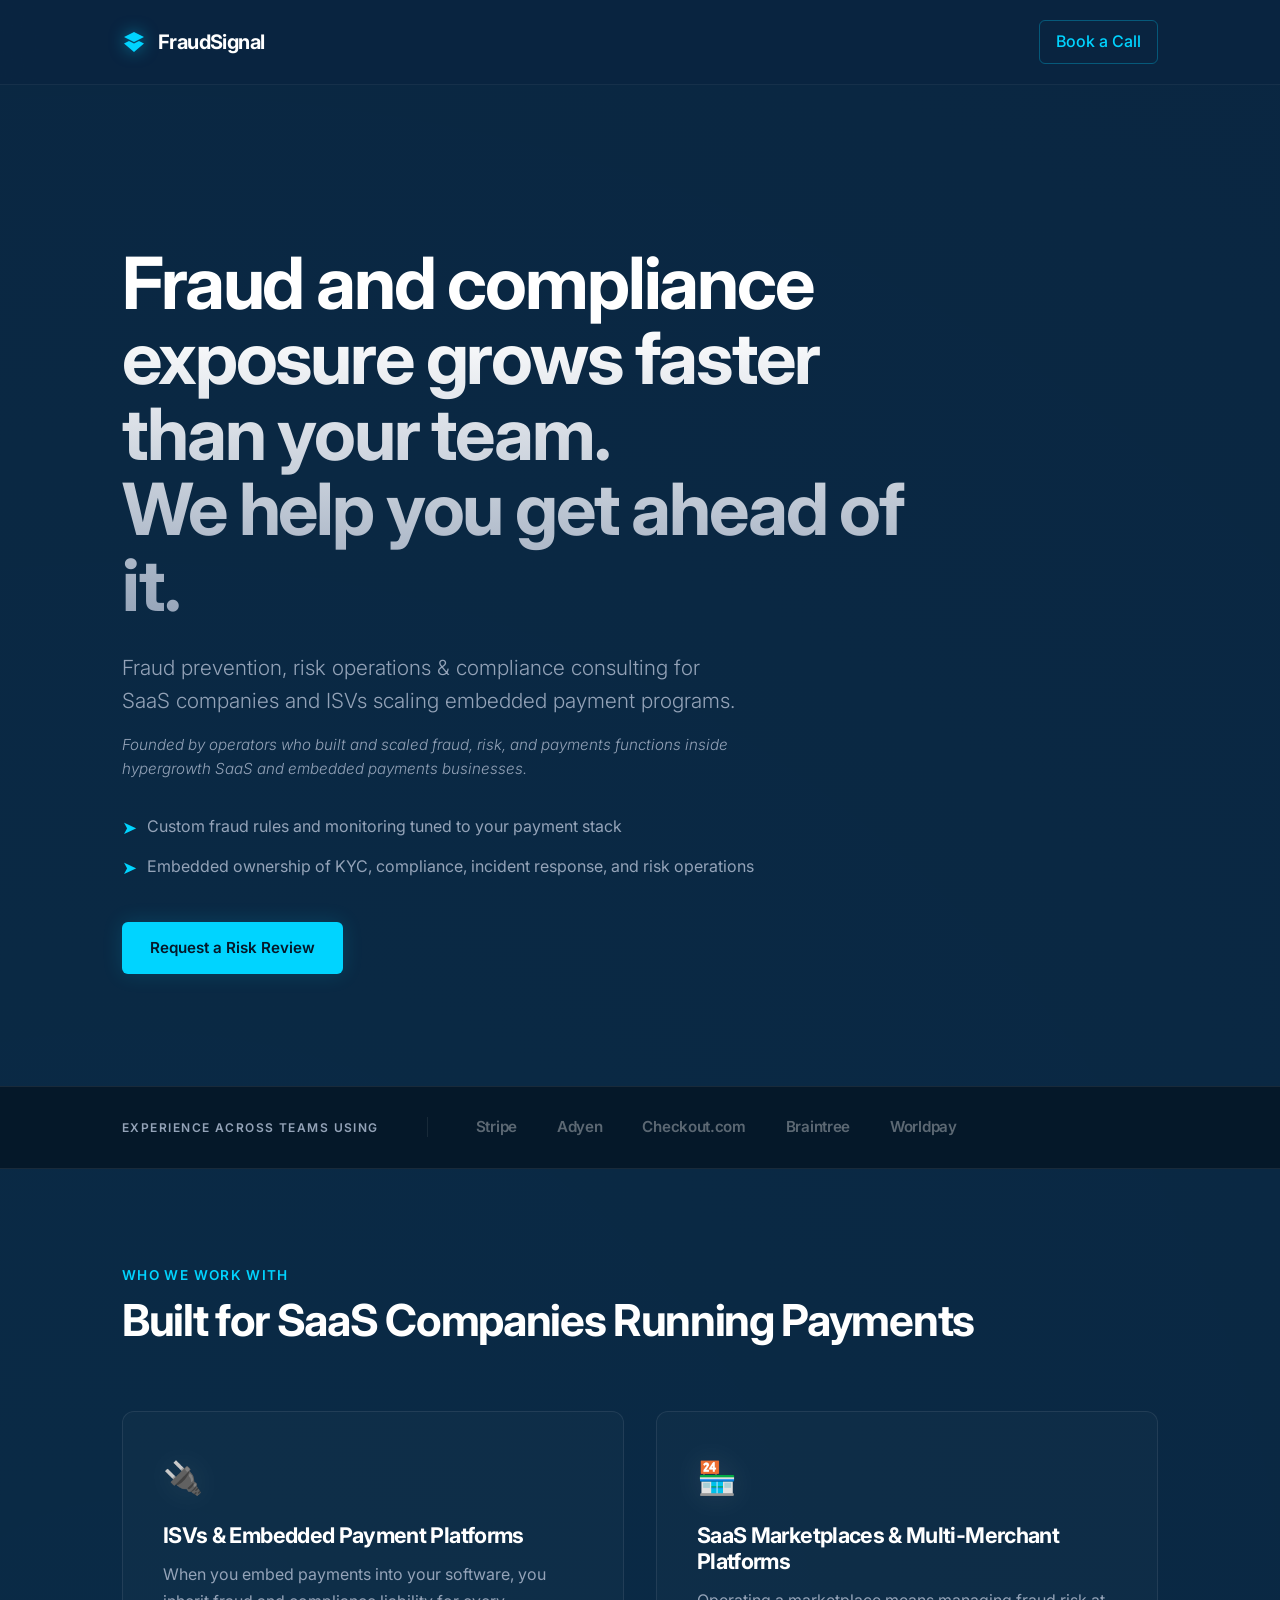
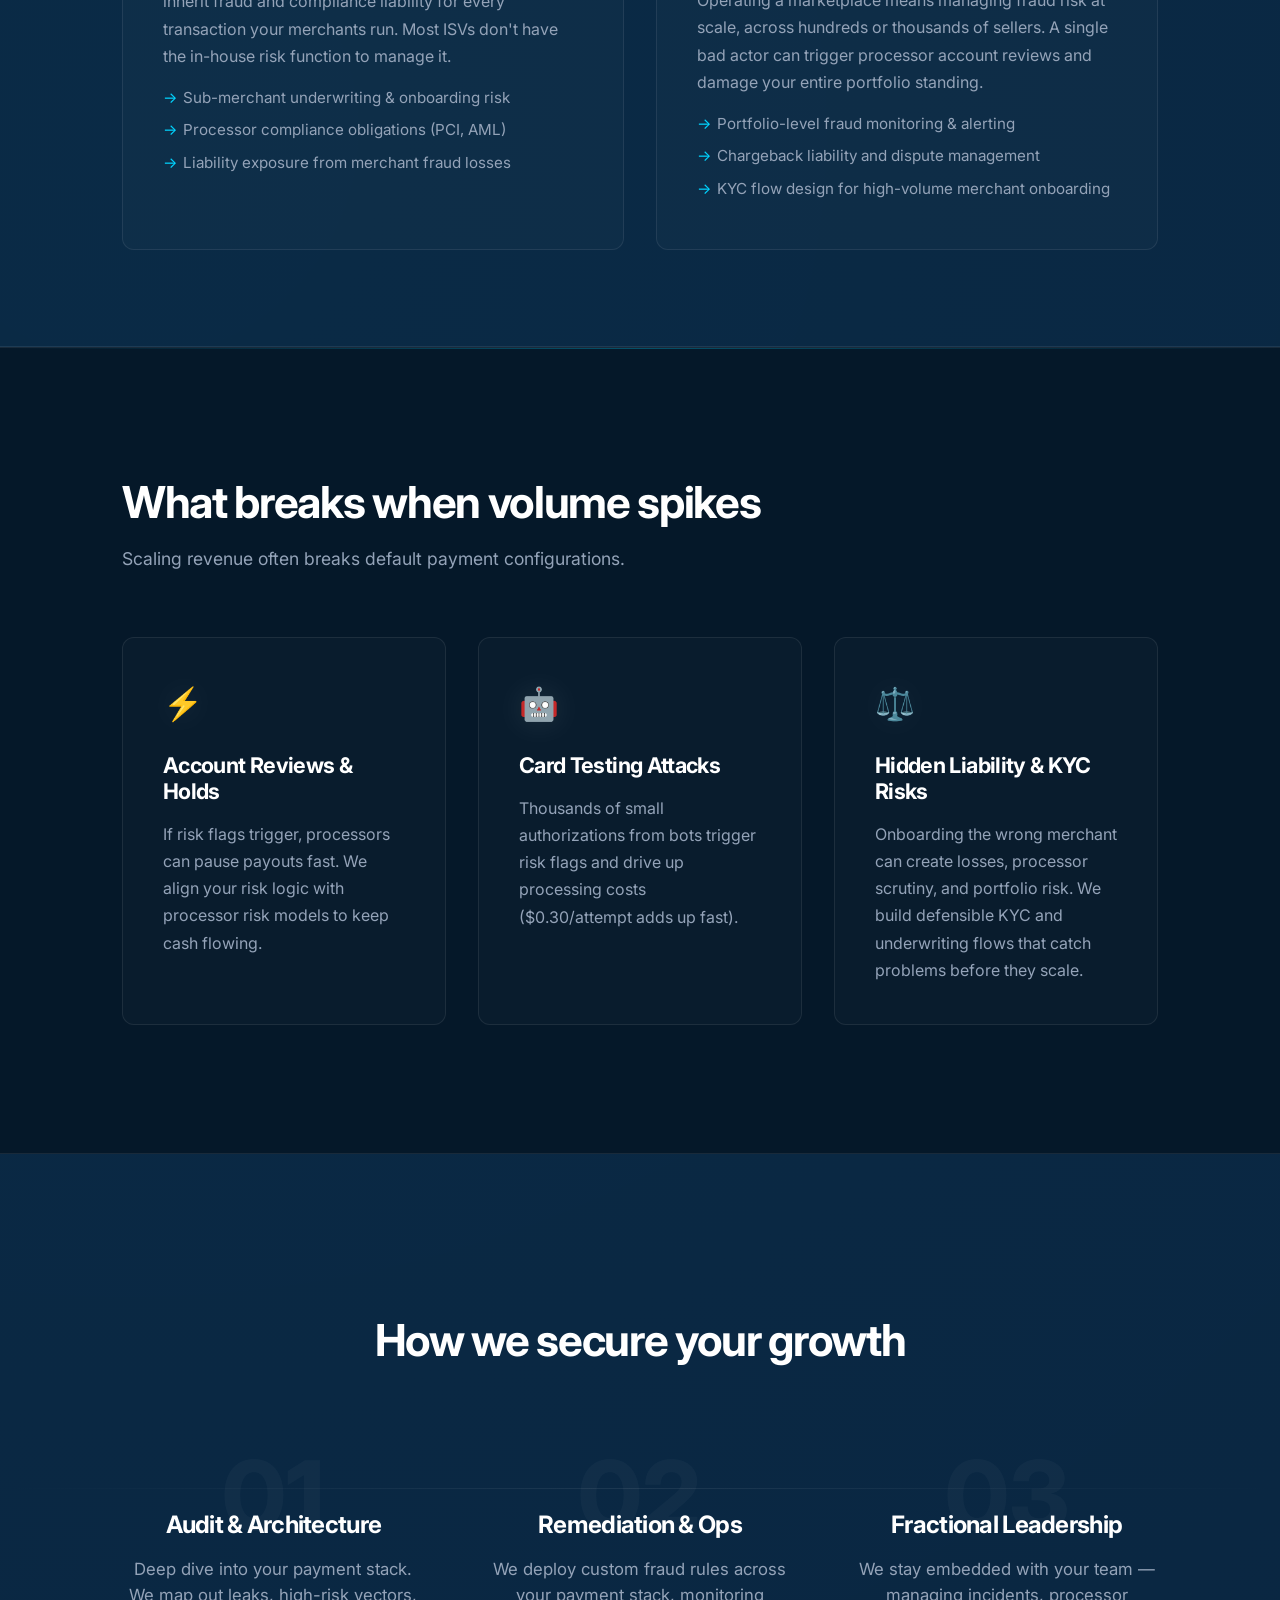
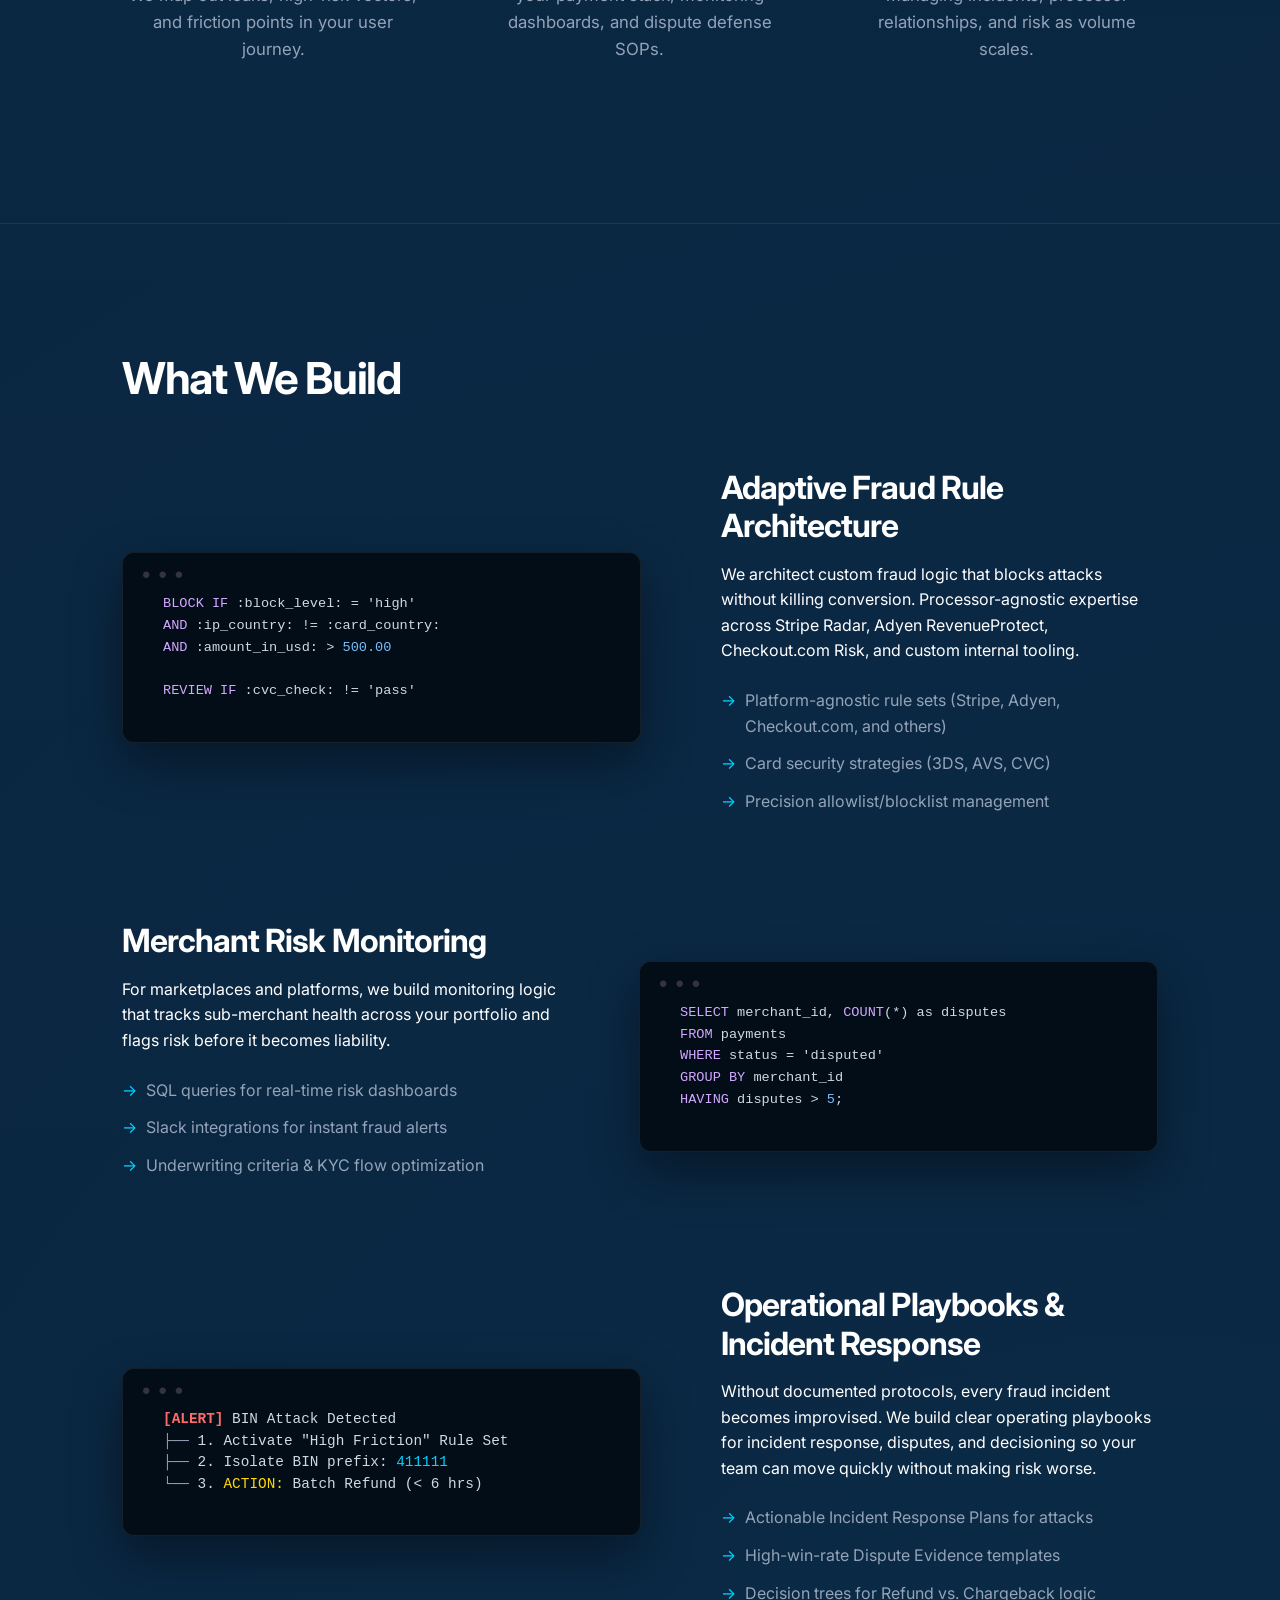
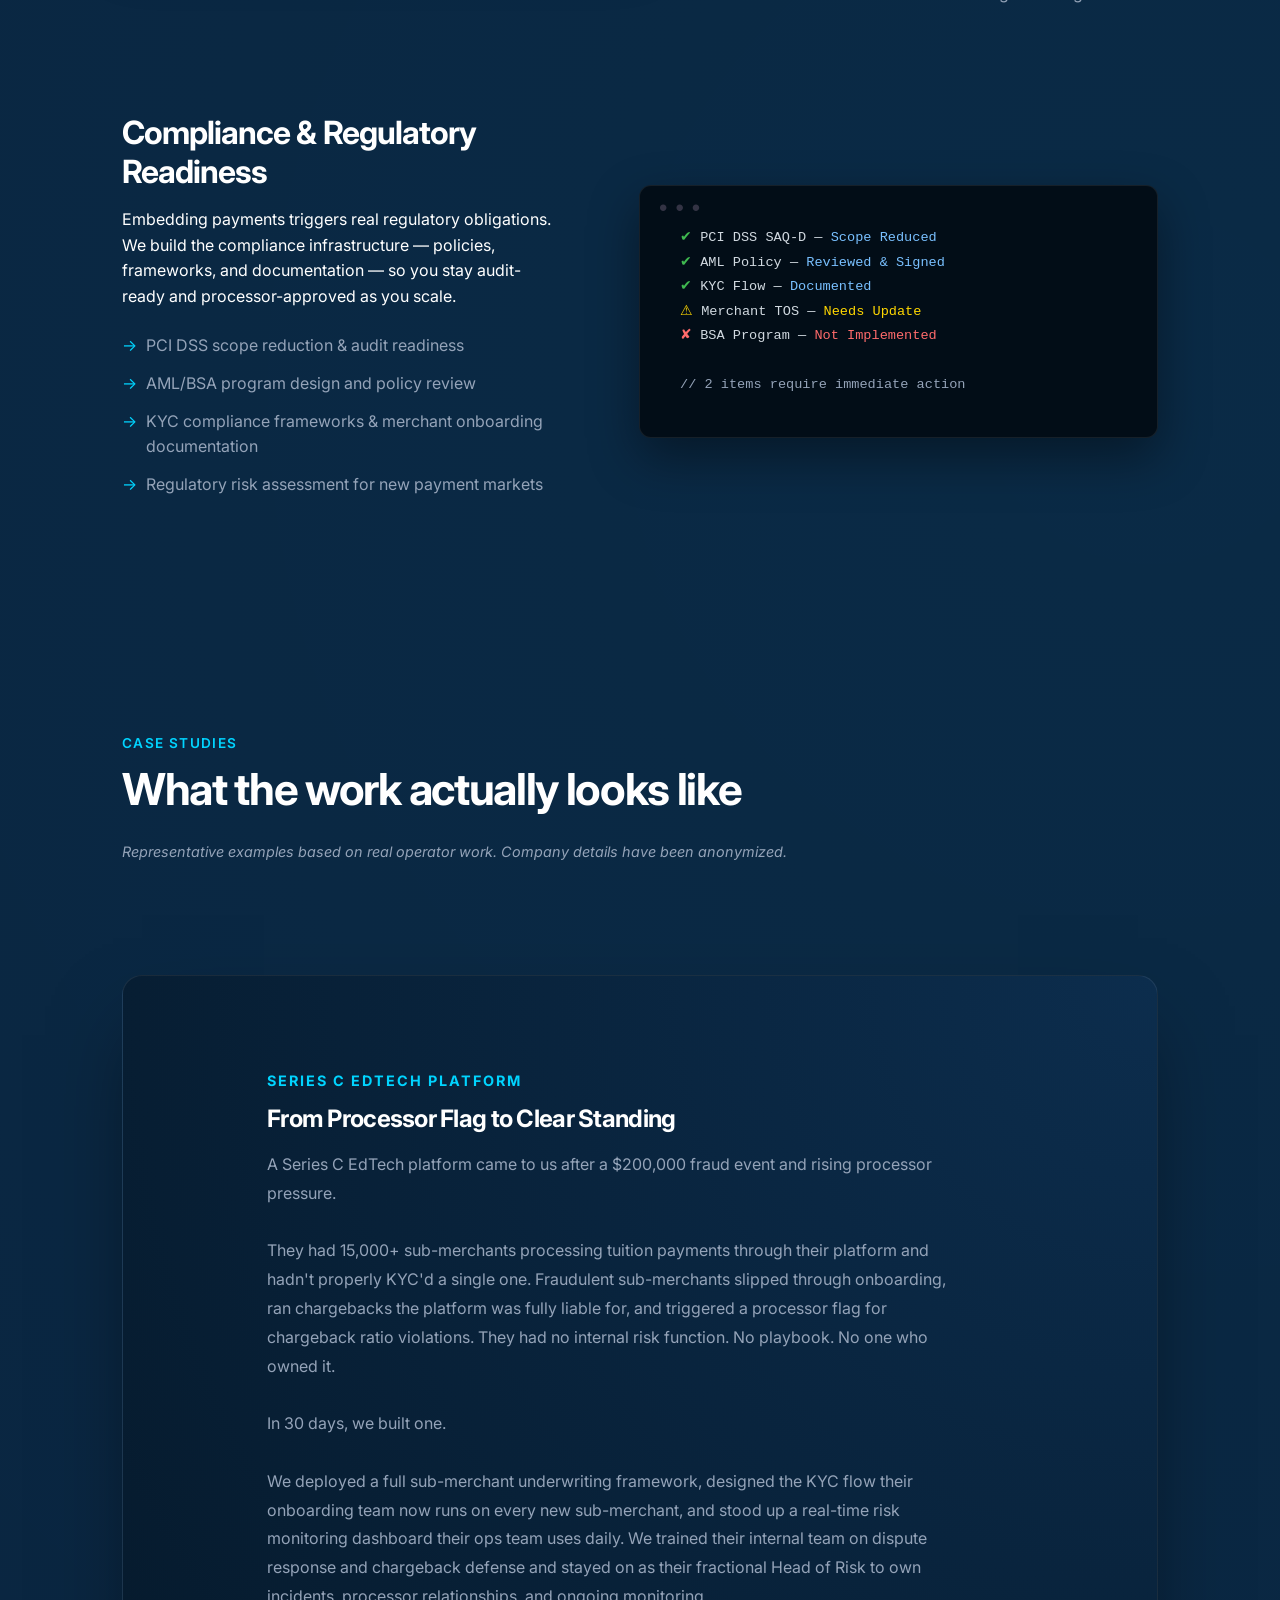
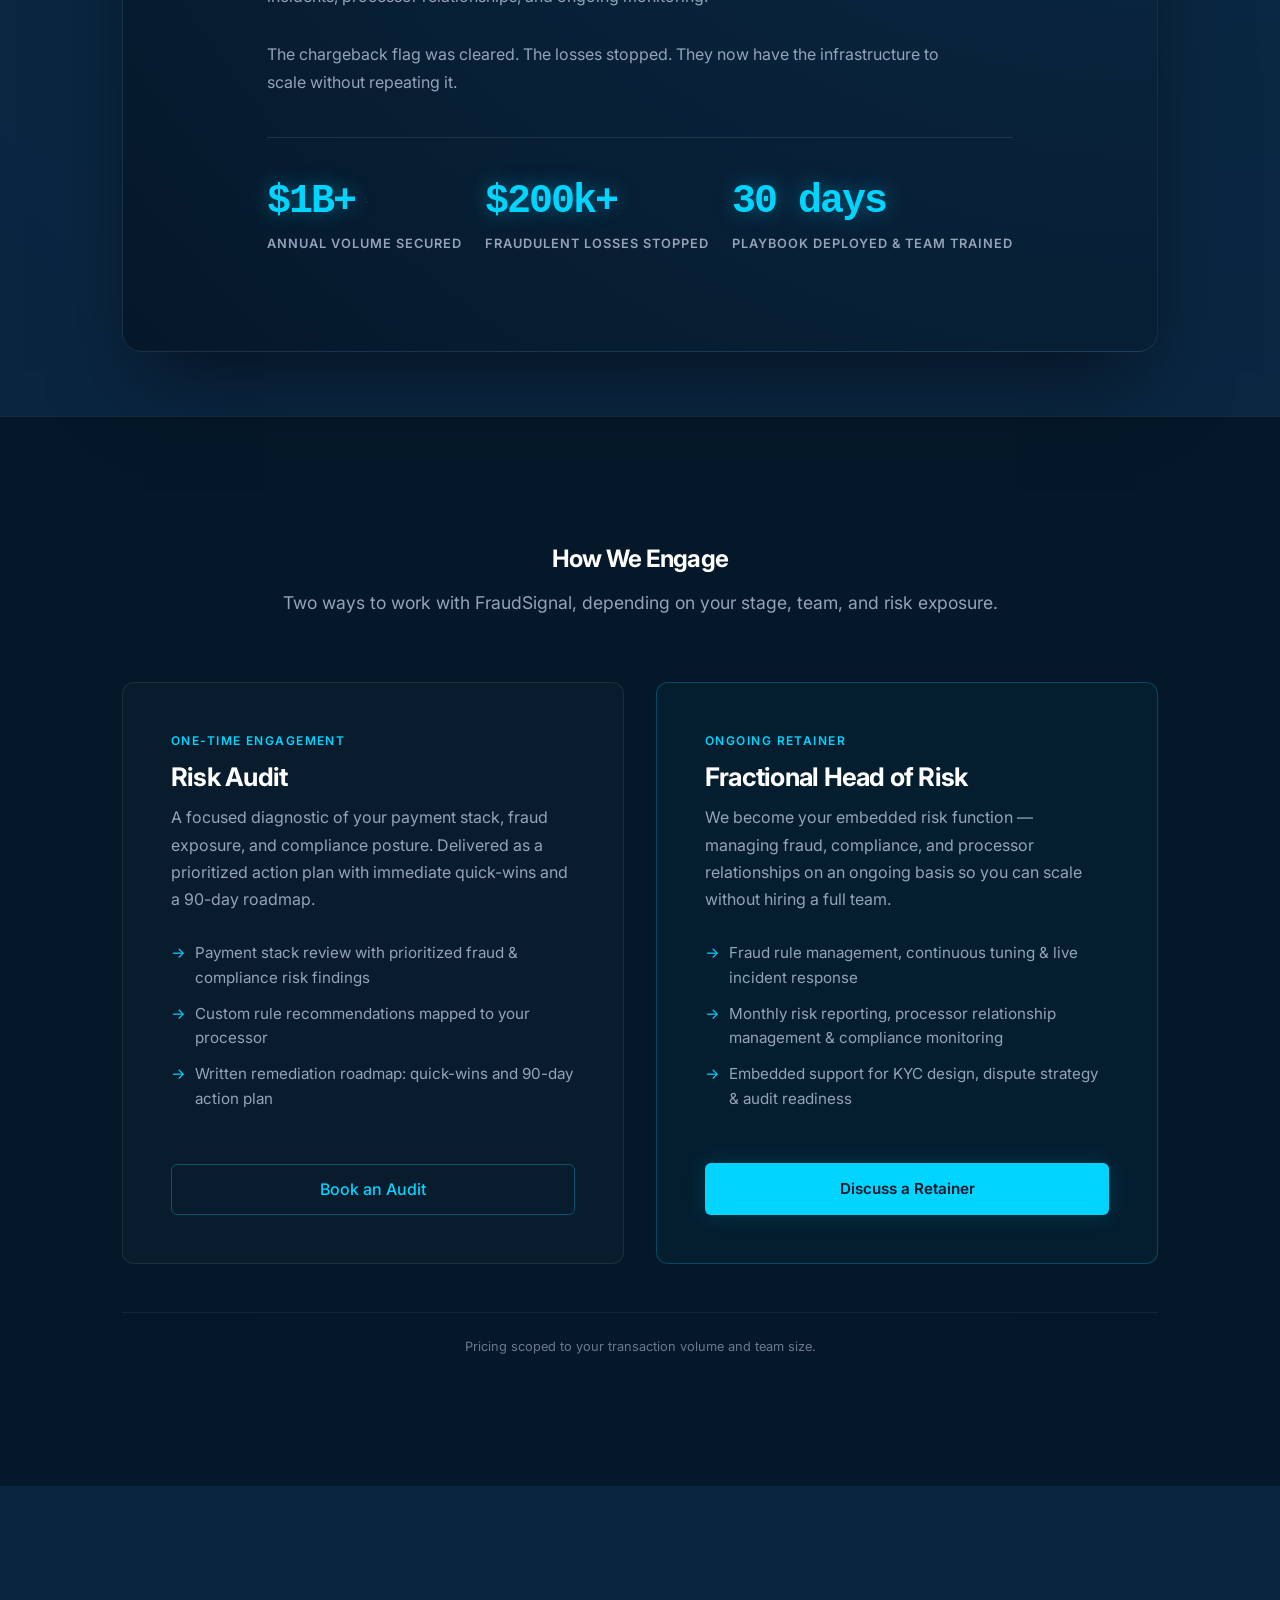
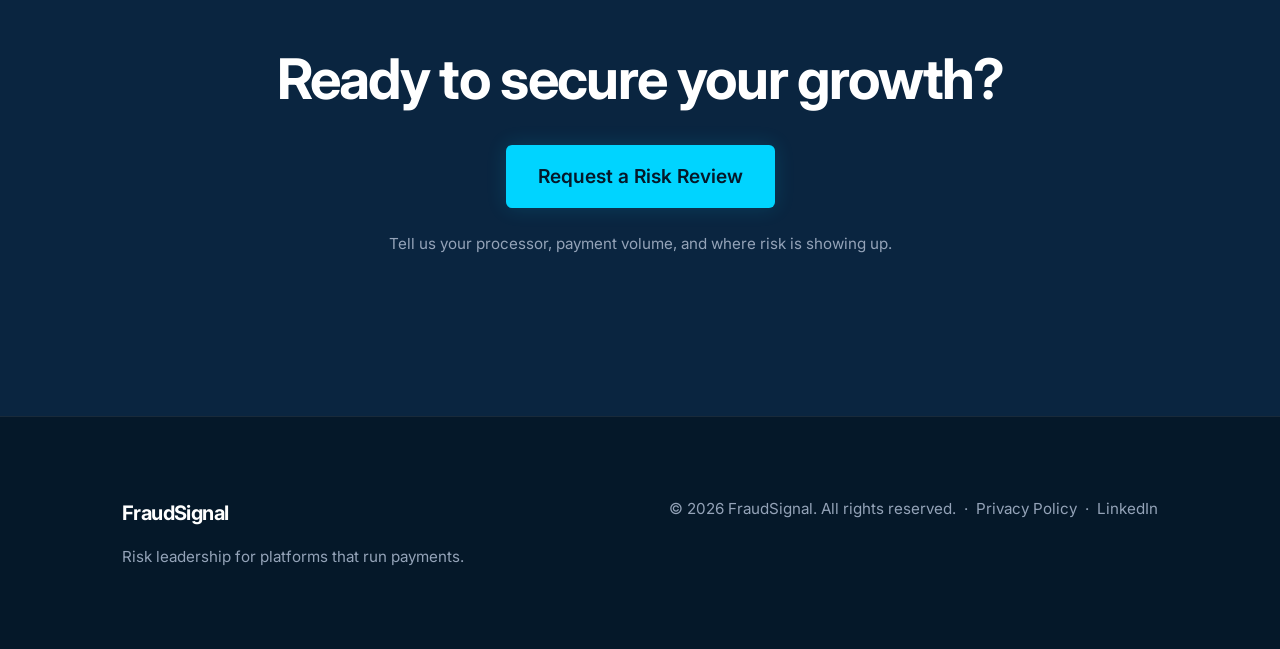
==== index.html @ 01dbe199 "mobile: comprehensive responsive layout fixes" ====
<!DOCTYPE html>
<html lang="en">
<head>
    <meta charset="UTF-8">
    <meta name="viewport" content="width=device-width, initial-scale=1.0">
    <title>FraudSignal | Fraud, Risk & Compliance Consulting for SaaS</title>
    <meta name="description" content="Expert fraud prevention, risk operations, and compliance consulting for SaaS companies and ISVs building embedded payment programs.">
    
    <!-- Fonts -->
    <link href="https://fonts.googleapis.com/css2?family=Inter:wght@300;400;500;600;700&display=swap" rel="stylesheet">
    
    <style>
        :root {
            --bg-dark: #0A2540;
            --bg-darker: #051829;
            --accent: #00D4FF;
            --accent-glow: rgba(0, 212, 255, 0.15);
            --text-main: #ffffff;
            --text-muted: #94a3b8;
            --card-bg: rgba(255, 255, 255, 0.02);
            --card-border: rgba(255, 255, 255, 0.08);
            --spacing-container: 1100px;
        }

        html { scroll-behavior: smooth; }

        * { box-sizing: border-box; margin: 0; padding: 0; }

        ::selection { background: var(--accent); color: var(--bg-darker); }

        body {
            font-family: 'Inter', sans-serif;
            background-color: var(--bg-dark);
            background-image:
                radial-gradient(circle at 10% 20%, rgba(0, 212, 255, 0.03) 0%, transparent 40%),
                radial-gradient(circle at 90% 60%, rgba(0, 212, 255, 0.03) 0%, transparent 40%);
            color: var(--text-main);
            line-height: 1.6;
            -webkit-font-smoothing: antialiased;
        }

        h1, h2, h3, h4 {
            line-height: 1.2;
            font-weight: 700;
            color: #fff;
            letter-spacing: -0.03em;
        }

        h1 { font-weight: 700; }

        .eyebrow {
            font-size: 0.85rem;
            text-transform: uppercase;
            letter-spacing: 0.1em;
            color: var(--accent);
            font-weight: 600;
            margin-bottom: 0.5rem;
            display: block;
        }

        a { text-decoration: none; color: inherit; transition: color 0.2s; }

        .container {
            max-width: var(--spacing-container);
            margin: 0 auto;
            padding: 0 2rem;
        }

        .text-accent { color: var(--accent); }

        .btn {
            display: inline-block;
            background: var(--accent);
            color: var(--bg-darker);
            padding: 14px 28px;
            border-radius: 6px;
            font-weight: 600;
            font-size: 0.95rem;
            transition: all 0.2s ease;
            box-shadow: 0 0 20px rgba(0, 212, 255, 0.15);
        }

        .btn:hover {
            transform: translateY(-2px);
            box-shadow: 0 0 30px rgba(0, 212, 255, 0.4);
            background: #33ddff;
        }

        .btn-outline {
            background: transparent;
            border: 1px solid rgba(0, 212, 255, 0.3);
            color: var(--accent);
            padding: 12px 24px;
            border-radius: 6px;
            font-weight: 500;
            transition: all 0.2s;
        }

        .btn-outline:hover {
            border-color: var(--accent);
            background: rgba(0, 212, 255, 0.05);
            box-shadow: 0 0 20px rgba(0, 212, 255, 0.1);
        }

        /* Header */
        header {
            padding: 1.25rem 0;
            position: sticky;
            top: 0;
            z-index: 100;
            background: rgba(10, 37, 64, 0.75);
            backdrop-filter: blur(16px);
            border-bottom: 1px solid rgba(255, 255, 255, 0.05);
        }

        nav {
            display: flex;
            justify-content: space-between;
            align-items: center;
        }

        .logo {
            font-size: 1.25rem;
            font-weight: 700;
            display: flex;
            align-items: center;
            gap: 12px;
            letter-spacing: -0.03em;
            color: #fff;
        }

        .logo svg {
            width: 24px;
            height: 24px;
            fill: var(--accent);
            filter: drop-shadow(0 0 8px rgba(0,212,255,0.5));
        }

        /* Hero */
        .hero {
            padding: 10rem 0 7rem 0;
            text-align: left;
        }

        .hero h1 {
            font-size: 4.5rem;
            max-width: 820px;
            margin-bottom: 1.75rem;
            background: linear-gradient(180deg, #FFFFFF 20%, #94a3b8 100%);
            -webkit-background-clip: text;
            background-clip: text;
            -webkit-text-fill-color: transparent;
            line-height: 1.05;
        }

        .hero p {
            font-size: 1.3rem;
            color: var(--text-muted);
            max-width: 620px;
            margin-bottom: 2.5rem;
            font-weight: 300;
        }

        /* Trust Bar */
        .trust-bar {
            background: var(--bg-darker);
            border-top: 1px solid var(--card-border);
            border-bottom: 1px solid var(--card-border);
            padding: 1.75rem 0;
        }

        .trust-bar-inner {
            display: flex;
            align-items: center;
            gap: 3rem;
            flex-wrap: wrap;
        }

        .trust-bar-label {
            font-size: 0.75rem;
            text-transform: uppercase;
            letter-spacing: 0.12em;
            color: var(--text-muted);
            font-weight: 600;
            white-space: nowrap;
        }

        .trust-bar-divider {
            width: 1px;
            height: 1.25rem;
            background: var(--card-border);
            flex-shrink: 0;
        }

        .trust-bar-logos {
            display: flex;
            align-items: center;
            gap: 2.5rem;
            flex-wrap: wrap;
        }

        .trust-bar-logos span {
            font-size: 0.95rem;
            font-weight: 600;
            color: rgba(255, 255, 255, 0.35);
            letter-spacing: -0.02em;
            transition: color 0.2s;
        }

        .trust-bar-logos span:hover {
            color: rgba(255, 255, 255, 0.65);
        }

        /* Who We Help */
        .who-we-help {
            padding: 6rem 0;
            border-bottom: 1px solid var(--card-border);
        }

        .who-we-help .grid-2 {
            display: grid;
            grid-template-columns: repeat(2, 1fr);
            gap: 2rem;
        }

        .who-card {
            background: var(--card-bg);
            border: 1px solid var(--card-border);
            padding: 2.5rem;
            border-radius: 12px;
            transition: all 0.3s ease;
            position: relative;
            overflow: hidden;
        }

        .who-card:hover {
            transform: translateY(-5px);
            border-color: rgba(0, 212, 255, 0.3);
            box-shadow: 0 20px 40px -10px rgba(0,0,0,0.5);
        }

        .who-card::after {
            content: '';
            position: absolute;
            top: 0; left: 0; right: 0; bottom: 0;
            background: radial-gradient(circle at top right, rgba(255,255,255,0.05), transparent 40%);
            opacity: 0;
            transition: opacity 0.3s;
        }
        .who-card:hover::after { opacity: 1; }

        .who-card-icon {
            font-size: 2rem;
            margin-bottom: 1.25rem;
            filter: drop-shadow(0 0 15px rgba(255,255,255,0.1));
        }

        .who-card h3 { font-size: 1.35rem; margin-bottom: 0.75rem; }

        .who-card p { color: var(--text-muted); font-size: 1rem; line-height: 1.7; }

        .who-card ul { list-style: none; margin-top: 1rem; }

        .who-card li {
            position: relative;
            padding-left: 1.25rem;
            margin-bottom: 0.5rem;
            color: var(--text-muted);
            font-size: 0.95rem;
        }

        .who-card li::before {
            content: "→";
            position: absolute;
            left: 0;
            color: var(--accent);
        }

        /* Problems Section */
        .problems {
            padding: 8rem 0;
            background: var(--bg-darker);
            border-top: 1px solid var(--card-border);
            border-bottom: 1px solid var(--card-border);
            position: relative;
        }

        .problems::before {
            content: '';
            position: absolute;
            top: 0; left: 0; right: 0; height: 1px;
            background: linear-gradient(90deg, transparent, var(--accent), transparent);
            opacity: 0.3;
        }

        .section-header { margin-bottom: 4rem; }

        .section-header h2 { font-size: 2.75rem; margin-bottom: 1rem; }

        .section-header p { color: var(--text-muted); font-size: 1.1rem; }

        .grid {
            display: grid;
            grid-template-columns: repeat(3, 1fr);
            gap: 2rem;
        }

        .card {
            background: var(--card-bg);
            border: 1px solid var(--card-border);
            padding: 2.5rem;
            border-radius: 12px;
            transition: all 0.3s ease;
            position: relative;
            overflow: hidden;
        }

        .card:hover {
            transform: translateY(-5px);
            border-color: rgba(0, 212, 255, 0.3);
            box-shadow: 0 20px 40px -10px rgba(0,0,0,0.5);
        }

        .card::after {
            content: '';
            position: absolute;
            top: 0; left: 0; right: 0; bottom: 0;
            background: radial-gradient(circle at top right, rgba(255,255,255,0.05), transparent 40%);
            opacity: 0;
            transition: opacity 0.3s;
        }
        .card:hover::after { opacity: 1; }

        .card-icon { font-size: 2rem; margin-bottom: 1.5rem; filter: drop-shadow(0 0 15px rgba(255,255,255,0.1)); }

        .card h3 { margin-bottom: 1rem; font-size: 1.35rem; }

        .card p { color: var(--text-muted); font-size: 1rem; line-height: 1.7; }

        /* Services Section */
        .services { padding: 8rem 0; }

        .service-item {
            display: flex;
            gap: 5rem;
            margin-bottom: 6rem;
            align-items: center;
        }

        .service-item:nth-child(even) { flex-direction: row-reverse; }

        .service-content { flex: 1; }

        .service-visual {
            flex: 1;
            background: #020d17;
            border-radius: 12px;
            padding: 2.5rem;
            border: 1px solid var(--card-border);
            font-family: 'JetBrains Mono', 'Fira Code', 'Courier New', monospace;
            font-size: 0.85rem;
            color: #d1d9e0;
            box-shadow: 0 20px 50px rgba(0,0,0,0.4);
            position: relative;
        }

        .service-visual::before {
            content: '•••';
            position: absolute;
            top: 0.75rem; left: 1rem;
            letter-spacing: 2px;
            color: #334;
            font-size: 24px;
            line-height: 1;
        }

        .code-block { color: #d2a8ff; }
        .code-val   { color: #79c0ff; }
        .code-ok    { color: #3fb950; }
        .code-warn  { color: #ffd700; }
        .code-err   { color: #ff6b6b; }

        .service-content h3 { font-size: 2rem; margin-bottom: 1rem; }

        .service-content ul { list-style: none; margin-top: 1.5rem; }

        .service-content li {
            position: relative;
            padding-left: 1.5rem;
            margin-bottom: 0.75rem;
            color: var(--text-muted);
        }

        .service-content li::before {
            content: "→";
            position: absolute;
            left: 0;
            color: var(--accent);
        }

        /* Case Study */
        .case-study {
            padding: 6rem;
            background: radial-gradient(circle at 100% 0%, #0c2d4d 0%, #051829 100%);
            border-radius: 20px;
            margin: 4rem 0;
            position: relative;
            overflow: hidden;
            border: 1px solid rgba(255,255,255,0.08);
            box-shadow: 0 40px 80px -20px rgba(0,0,0,0.5);
        }

        .case-stats {
            display: flex;
            justify-content: space-between;
            border-top: 1px solid rgba(255,255,255,0.1);
            padding-top: 2.5rem;
            margin-top: 2.5rem;
        }

        .stat { position: relative; }

        .stat h4 {
            font-size: 2.5rem;
            color: var(--accent);
            margin-bottom: 0.5rem;
            font-family: 'Courier New', monospace;
            letter-spacing: -0.05em;
            text-shadow: 0 0 20px rgba(0, 212, 255, 0.4);
        }

        .stat p {
            color: var(--text-muted);
            font-size: 0.8rem;
            text-transform: uppercase;
            letter-spacing: 1px;
            font-weight: 600;
        }

        .case-attribution {
            margin-top: 2rem;
            padding-top: 1.5rem;
            border-top: 1px solid rgba(255,255,255,0.06);
            color: var(--text-muted);
            font-size: 0.9rem;
            font-style: italic;
        }

        /* Engagement Models */
        .engagement-section {
            padding: 8rem 0;
            background: var(--bg-darker);
            border-top: 1px solid var(--card-border);
        }

        .engagement-grid {
            display: grid;
            grid-template-columns: repeat(2, 1fr);
            gap: 2rem;
            margin-top: 4rem;
        }

        .engagement-card {
            background: var(--card-bg);
            border: 1px solid var(--card-border);
            border-radius: 12px;
            padding: 3rem;
            position: relative;
            overflow: hidden;
            display: flex;
            flex-direction: column;
        }

        .engagement-card.featured {
            border-color: rgba(0, 212, 255, 0.25);
            background: rgba(0, 212, 255, 0.03);
        }

        .engagement-card-label {
            font-size: 0.75rem;
            text-transform: uppercase;
            letter-spacing: 0.12em;
            color: var(--accent);
            font-weight: 600;
            margin-bottom: 0.75rem;
        }

        .engagement-card h3 {
            font-size: 1.6rem;
            margin-bottom: 0.75rem;
        }

        .engagement-card > p {
            color: var(--text-muted);
            font-size: 1rem;
            line-height: 1.7;
            margin-bottom: 1.75rem;
        }

        .engagement-card ul {
            list-style: none;
            margin-bottom: 2.5rem;
            flex: 1;
        }

        .engagement-card li {
            position: relative;
            padding-left: 1.5rem;
            margin-bottom: 0.75rem;
            color: var(--text-muted);
            font-size: 0.95rem;
        }

        .engagement-card li::before {
            content: "→";
            position: absolute;
            left: 0;
            color: var(--accent);
        }

        .engagement-pricing {
            font-size: 0.8rem;
            color: var(--text-muted);
            text-align: center;
            margin-top: 3rem;
            padding-top: 1.5rem;
            border-top: 1px solid var(--card-border);
            opacity: 0.7;
        }

        /* CTA */
        .cta-section {
            text-align: center;
            padding: 10rem 0;
            position: relative;
        }

        .cta-section h2 { font-size: 3.5rem; margin-bottom: 2rem; }

        /* Footer */
        footer {
            border-top: 1px solid var(--card-border);
            padding: 5rem 0;
            color: var(--text-muted);
            font-size: 0.95rem;
            background: var(--bg-darker);
        }

        .footer-content {
            display: flex;
            justify-content: space-between;
            align-items: flex-start;
        }

        /* Mobile */
        @media (max-width: 768px) {
            /* Container */
            .container { padding: 0 1.25rem; }

            /* Hero */
            .hero { padding: 5rem 0 3.5rem 0; }
            .hero h1 { font-size: 2rem; line-height: 1.1; }
            .hero h1 br { display: none; }
            .hero p { font-size: 1.05rem; margin-bottom: 1.5rem; }

            /* Trust bar */
            .trust-bar-divider { display: none; }
            .trust-bar-label { width: 100%; margin-bottom: 0.25rem; }
            .trust-bar-inner { gap: 1rem; }
            .trust-bar-logos { gap: 1.25rem; }
            .trust-bar-logos span { font-size: 0.85rem; }

            /* Section headings */
            .section-header h2 { font-size: 1.75rem; }
            .section-header { margin-bottom: 2.5rem; }

            /* Who We Help */
            .who-we-help { padding: 4rem 0; }
            .who-we-help .grid-2 { grid-template-columns: 1fr; }
            .who-card { padding: 1.75rem; }

            /* Problems */
            .problems { padding: 4rem 0; }
            .grid { grid-template-columns: 1fr; }
            .card { padding: 1.75rem; }

            /* Process */
            .process-section { padding: 5rem 0 !important; }
            .process-grid { grid-template-columns: 1fr !important; gap: 3rem !important; }

            /* Services */
            .services { padding: 4rem 0; }
            .service-item,
            .service-item:nth-child(even) { flex-direction: column; gap: 2rem; margin-bottom: 3.5rem; }
            .service-content h3 { font-size: 1.5rem; }
            .service-visual { padding: 2rem 1.5rem; font-size: 0.8rem; }

            /* Case study */
            .case-study { padding: 2rem 1.25rem; }
            .case-study-inner { padding: 0 !important; }
            .case-stats { flex-direction: column; gap: 1.75rem; }
            .stat h4 { font-size: 2rem; }

            /* Engagement */
            .engagement-section { padding: 4rem 0; }
            .engagement-grid { grid-template-columns: 1fr; margin-top: 2.5rem; }
            .engagement-card { padding: 2rem; }

            /* CTA */
            .cta-section { padding: 5rem 0; }
            .cta-section h2 { font-size: 2rem; margin-bottom: 1.5rem; }

            /* Footer */
            footer { padding: 3rem 0; }
            .footer-content { flex-direction: column; gap: 1.5rem; }
            .footer-content > div:last-child { text-align: left !important; }
        }
    </style>
</head>
<body>

    <!-- Nav -->
    <header>
        <div class="container">
            <nav>
                <div class="logo">
                    <svg viewBox="0 0 24 24">
                        <path d="M12 2L2 7l10 5 10-5-10-5zm0 9l2.5-1.25L12 8.5l-2.5 1.25L12 11zm0 2.5l-5-2.5-5 2.5L12 22l10-8.5-5-2.5-5 2.5z"/>
                    </svg>
                    FraudSignal
                </div>
                <a href="mailto:hello@fraudsignal.io" class="btn-outline" style="padding: 8px 16px;">Book a Call</a>
            </nav>
        </div>
    </header>

    <!-- Hero -->
    <section class="hero">
        <div class="container">
            <!-- Change 1: second line updated -->
            <h1>Fraud and compliance exposure grows faster than your team.<br><span class="text-accent">We help you get ahead of it.</span></h1>
            <p>Fraud prevention, risk operations & compliance consulting for SaaS companies and ISVs scaling embedded payment programs.</p>
            <!-- Change 2: founder credibility line -->
            <p style="font-size: 0.95rem; color: var(--text-muted); max-width: 620px; margin-top: -1.5rem; margin-bottom: 2rem; font-style: italic;">Founded by operators who built and scaled fraud, risk, and payments functions inside hypergrowth SaaS and embedded payments businesses.</p>

            <!-- Change 3: tightened bullets -->
            <ul style="list-style: none; margin-bottom: 2.5rem; color: var(--text-muted);">
                <li style="margin-bottom: 0.75rem; display: flex; align-items: start;">
                    <span style="color: var(--accent); margin-right: 10px; font-size: 1.1rem;">➤</span>
                    <span>Custom fraud rules and monitoring tuned to your payment stack</span>
                </li>
                <li style="margin-bottom: 0.75rem; display: flex; align-items: start;">
                    <span style="color: var(--accent); margin-right: 10px; font-size: 1.1rem;">➤</span>
                    <span>Embedded ownership of KYC, compliance, incident response, and risk operations</span>
                </li>
            </ul>

            <!-- Change 4: CTA text -->
            <a href="mailto:hello@fraudsignal.io" class="btn">Request a Risk Review</a>
        </div>
    </section>

    <!-- Processor Trust Bar -->
    <div class="trust-bar">
        <div class="container">
            <div class="trust-bar-inner">
                <!-- Change 5: trust bar label -->
                <span class="trust-bar-label">Experience across teams using</span>
                <div class="trust-bar-divider"></div>
                <div class="trust-bar-logos">
                    <span>Stripe</span>
                    <span>Adyen</span>
                    <span>Checkout.com</span>
                    <span>Braintree</span>
                    <span>Worldpay</span>
                </div>
            </div>
        </div>
    </div>

    <!-- Who We Help -->
    <section class="who-we-help">
        <div class="container">
            <div class="section-header">
                <span class="eyebrow">Who We Work With</span>
                <h2>Built for SaaS Companies Running Payments</h2>
            </div>
            <div class="grid-2">
                <div class="who-card">
                    <div class="who-card-icon">🔌</div>
                    <h3>ISVs & Embedded Payment Platforms</h3>
                    <p>When you embed payments into your software, you inherit fraud and compliance liability for every transaction your merchants run. Most ISVs don't have the in-house risk function to manage it.</p>
                    <ul>
                        <li>Sub-merchant underwriting & onboarding risk</li>
                        <li>Processor compliance obligations (PCI, AML)</li>
                        <li>Liability exposure from merchant fraud losses</li>
                    </ul>
                </div>
                <div class="who-card">
                    <div class="who-card-icon">🏪</div>
                    <h3>SaaS Marketplaces & Multi-Merchant Platforms</h3>
                    <p>Operating a marketplace means managing fraud risk at scale, across hundreds or thousands of sellers. A single bad actor can trigger processor account reviews and damage your entire portfolio standing.</p>
                    <ul>
                        <li>Portfolio-level fraud monitoring & alerting</li>
                        <li>Chargeback liability and dispute management</li>
                        <li>KYC flow design for high-volume merchant onboarding</li>
                    </ul>
                </div>
            </div>
        </div>
    </section>

    <!-- Problem Grid -->
    <section class="problems">
        <div class="container">
            <div class="section-header">
                <h2>What breaks when volume spikes</h2>
                <p>Scaling revenue often breaks default payment configurations.</p>
            </div>
            <div class="grid">
                <div class="card">
                    <div class="card-icon">⚡</div>
                    <h3>Account Reviews & Holds</h3>
                    <p>If risk flags trigger, processors can pause payouts fast. We align your risk logic with processor risk models to keep cash flowing.</p>
                </div>
                <div class="card">
                    <div class="card-icon">🤖</div>
                    <h3>Card Testing Attacks</h3>
                    <p>Thousands of small authorizations from bots trigger risk flags and drive up processing costs ($0.30/attempt adds up fast).</p>
                </div>
                <!-- Change 6: KYC card paragraph -->
                <div class="card">
                    <div class="card-icon">⚖️</div>
                    <h3>Hidden Liability & KYC Risks</h3>
                    <p>Onboarding the wrong merchant can create losses, processor scrutiny, and portfolio risk. We build defensible KYC and underwriting flows that catch problems before they scale.</p>
                </div>
            </div>
        </div>
    </section>

    <!-- Process -->
    <section class="process-section" style="padding: 10rem 0; border-bottom: 1px solid var(--card-border); position: relative;">
        <div style="position: absolute; top: 50%; left: 0; right: 0; height: 1px; background: linear-gradient(90deg, transparent, var(--card-border), transparent); z-index: -1;"></div>

        <div class="container">
            <div class="section-header" style="text-align: center; margin-bottom: 5rem;">
                <h2>How we secure your growth</h2>
            </div>
            <div class="process-grid" style="display: grid; grid-template-columns: repeat(3, 1fr); gap: 4rem; text-align: center;">
                <!-- Step 1 -->
                <div style="position: relative;">
                    <div style="font-size: 6rem; color: rgba(255,255,255,0.03); font-weight: 800; line-height: 1; margin-bottom: -2rem; position: relative; z-index: -1;">01</div>
                    <h3 style="margin-bottom: 1rem; font-size: 1.5rem;">Audit & Architecture</h3>
                    <p style="color: var(--text-muted); font-size: 1.05rem;">Deep dive into your payment stack. We map out leaks, high-risk vectors, and friction points in your user journey.</p>
                </div>
                <!-- Step 2 -->
                <div style="position: relative;">
                    <div style="font-size: 6rem; color: rgba(255,255,255,0.03); font-weight: 800; line-height: 1; margin-bottom: -2rem; position: relative; z-index: -1;">02</div>
                    <h3 style="margin-bottom: 1rem; font-size: 1.5rem;">Remediation & Ops</h3>
                    <p style="color: var(--text-muted); font-size: 1.05rem;">We deploy custom fraud rules across your payment stack, monitoring dashboards, and dispute defense SOPs.</p>
                </div>
                <!-- Step 3 -->
                <div style="position: relative;">
                    <div style="font-size: 6rem; color: rgba(255,255,255,0.03); font-weight: 800; line-height: 1; margin-bottom: -2rem; position: relative; z-index: -1;">03</div>
                    <h3 style="margin-bottom: 1rem; font-size: 1.5rem;">Fractional Leadership</h3>
                    <p style="color: var(--text-muted); font-size: 1.05rem;">We stay embedded with your team — managing incidents, processor relationships, and risk as volume scales.</p>
                </div>
            </div>
        </div>
    </section>

    <!-- Services -->
    <section class="services">
        <div class="container">
            <!-- Change 7: section heading -->
            <div class="section-header">
                <h2>What We Build</h2>
            </div>

            <!-- Service 1 -->
            <div class="service-item">
                <div class="service-content">
                    <h3>Adaptive Fraud Rule Architecture</h3>
                    <p>We architect custom fraud logic that blocks attacks without killing conversion. Processor-agnostic expertise across Stripe Radar, Adyen RevenueProtect, Checkout.com Risk, and custom internal tooling.</p>
                    <ul>
                        <li>Platform-agnostic rule sets (Stripe, Adyen, Checkout.com, and others)</li>
                        <li>Card security strategies (3DS, AVS, CVC)</li>
                        <li>Precision allowlist/blocklist management</li>
                    </ul>
                </div>
                <div class="service-visual">
                    <span class="code-block">BLOCK IF</span> :block_level: = 'high'<br>
                    <span class="code-block">AND</span> :ip_country: != :card_country:<br>
                    <span class="code-block">AND</span> :amount_in_usd: > <span class="code-val">500.00</span><br>
                    <br>
                    <span class="code-block">REVIEW IF</span> :cvc_check: != 'pass'
                </div>
            </div>

            <!-- Service 2 -->
            <div class="service-item">
                <div class="service-content">
                    <h3>Merchant Risk Monitoring</h3>
                    <p>For marketplaces and platforms, we build monitoring logic that tracks sub-merchant health across your portfolio and flags risk before it becomes liability.</p>
                    <ul>
                        <li>SQL queries for real-time risk dashboards</li>
                        <li>Slack integrations for instant fraud alerts</li>
                        <li>Underwriting criteria & KYC flow optimization</li>
                    </ul>
                </div>
                <div class="service-visual">
                    <span class="code-block">SELECT</span> merchant_id, <span class="code-block">COUNT</span>(*) as disputes<br>
                    <span class="code-block">FROM</span> payments<br>
                    <span class="code-block">WHERE</span> status = 'disputed'<br>
                    <span class="code-block">GROUP BY</span> merchant_id<br>
                    <span class="code-block">HAVING</span> disputes > <span class="code-val">5</span>;
                </div>
            </div>

            <!-- Service 3 -->
            <div class="service-item">
                <div class="service-content">
                    <h3>Operational Playbooks & Incident Response</h3>
                    <!-- Change 8: service 3 paragraph -->
                    <p>Without documented protocols, every fraud incident becomes improvised. We build clear operating playbooks for incident response, disputes, and decisioning so your team can move quickly without making risk worse.</p>
                    <ul>
                        <li>Actionable Incident Response Plans for attacks</li>
                        <li>High-win-rate Dispute Evidence templates</li>
                        <li>Decision trees for Refund vs. Chargeback logic</li>
                    </ul>
                </div>
                <div class="service-visual">
                    <div style="font-family: 'Courier New', monospace; font-size: 0.9rem; line-height: 1.5;">
                        <span style="color: #ff6b6b; font-weight: bold;">[ALERT]</span> BIN Attack Detected<br>
                        <span style="color: var(--text-muted);">├──</span> 1. Activate "High Friction" Rule Set<br>
                        <span style="color: var(--text-muted);">├──</span> 2. Isolate BIN prefix: <span style="color: var(--accent);">411111</span><br>
                        <span style="color: var(--text-muted);">└──</span> 3. <span style="color: #ffd700;">ACTION:</span> Batch Refund (&lt; 6 hrs)
                    </div>
                </div>
            </div>

            <!-- Service 4 — Compliance & Regulatory Readiness -->
            <div class="service-item">
                <div class="service-content">
                    <h3>Compliance & Regulatory Readiness</h3>
                    <p>Embedding payments triggers real regulatory obligations. We build the compliance infrastructure — policies, frameworks, and documentation — so you stay audit-ready and processor-approved as you scale.</p>
                    <ul>
                        <li>PCI DSS scope reduction & audit readiness</li>
                        <li>AML/BSA program design and policy review</li>
                        <li>KYC compliance frameworks & merchant onboarding documentation</li>
                        <li>Regulatory risk assessment for new payment markets</li>
                    </ul>
                </div>
                <div class="service-visual">
                    <div style="font-family: 'Courier New', monospace; font-size: 0.85rem; line-height: 1.8;">
                        <span class="code-ok">✔</span> PCI DSS SAQ-D — <span class="code-val">Scope Reduced</span><br>
                        <span class="code-ok">✔</span> AML Policy — <span class="code-val">Reviewed &amp; Signed</span><br>
                        <span class="code-ok">✔</span> KYC Flow — <span class="code-val">Documented</span><br>
                        <span class="code-warn">⚠</span> Merchant TOS — <span style="color: #ffd700;">Needs Update</span><br>
                        <span class="code-err">✘</span> BSA Program — <span style="color: #ff6b6b;">Not Implemented</span><br>
                        <br>
                        <span style="color: var(--text-muted);">// 2 items require immediate action</span>
                    </div>
                </div>
            </div>

        </div>
    </section>

    <!-- Case Studies -->
    <section style="padding: 0 0 2rem 0;">
        <div class="container">
            <div class="section-header" style="margin-bottom: 1.5rem;">
                <span class="eyebrow">Case Studies</span>
                <h2>What the work actually looks like</h2>
            </div>
            <!-- Change 9: trust note under heading -->
            <p style="color: var(--text-muted); font-size: 0.9rem; margin-bottom: 1rem; font-style: italic;">Representative examples based on real operator work. Company details have been anonymized.</p>
        </div>
    </section>

    <!-- Case Study 1: EdTech -->
    <section class="container">
        <div class="case-study">
            <div class="case-study-inner" style="padding: 0 3rem;">
                <h4 style="color:var(--accent); text-transform: uppercase; letter-spacing: 2px; font-size: 0.9rem; margin-bottom: 1rem;">Series C EdTech Platform</h4>
                <h2>From Processor Flag to Clear Standing</h2>
                <p style="color: var(--text-muted); max-width: 700px; margin-top: 1rem; line-height: 1.8;">
                    <!-- Change 10: opening sentence -->
                    A Series C EdTech platform came to us after a $200,000 fraud event and rising processor pressure.<br><br>
                    They had 15,000+ sub-merchants processing tuition payments through their platform and hadn't properly KYC'd a single one. Fraudulent sub-merchants slipped through onboarding, ran chargebacks the platform was fully liable for, and triggered a processor flag for chargeback ratio violations. They had no internal risk function. No playbook. No one who owned it.<br><br>
                    In 30 days, we built one.<br><br>
                    We deployed a full sub-merchant underwriting framework, designed the KYC flow their onboarding team now runs on every new sub-merchant, and stood up a real-time risk monitoring dashboard their ops team uses daily. We trained their internal team on dispute response and chargeback defense and stayed on as their fractional Head of Risk to own incidents, processor relationships, and ongoing monitoring.<br><br>
                    The chargeback flag was cleared. The losses stopped. They now have the infrastructure to scale without repeating it.
                </p>

                <div class="case-stats">
                    <div class="stat">
                        <h4 style="font-size: 2.5rem;">$1B+</h4>
                        <p>Annual volume secured</p>
                    </div>
                    <div class="stat">
                        <h4 style="font-size: 2.5rem;">$200k+</h4>
                        <p>Fraudulent losses stopped</p>
                    </div>
                    <div class="stat">
                        <h4 style="font-size: 2.5rem;">30 days</h4>
                        <p>Playbook deployed & team trained</p>
                    </div>
                </div>
            </div>
        </div>
    </section>

    <!-- Engagement Models -->
    <section class="engagement-section">
        <div class="container">
            <div style="text-align: center;">
                <h2>How We Engage</h2>
                <!-- Change 11: engagement intro -->
                <p style="color: var(--text-muted); font-size: 1.1rem; margin-top: 1rem;">Two ways to work with FraudSignal, depending on your stage, team, and risk exposure.</p>
            </div>

            <div class="engagement-grid">

                <!-- Card 1: Risk Audit -->
                <div class="engagement-card">
                    <div class="engagement-card-label">One-Time Engagement</div>
                    <h3>Risk Audit</h3>
                    <p>A focused diagnostic of your payment stack, fraud exposure, and compliance posture. Delivered as a prioritized action plan with immediate quick-wins and a 90-day roadmap.</p>
                    <ul>
                        <li>Payment stack review with prioritized fraud & compliance risk findings</li>
                        <li>Custom rule recommendations mapped to your processor</li>
                        <li>Written remediation roadmap: quick-wins and 90-day action plan</li>
                    </ul>
                    <a href="mailto:hello@fraudsignal.io" class="btn-outline" style="text-align: center; display: block;">Book an Audit</a>
                </div>

                <!-- Card 2: Fractional Head of Risk -->
                <div class="engagement-card featured">
                    <div class="engagement-card-label">Ongoing Retainer</div>
                    <h3>Fractional Head of Risk</h3>
                    <p>We become your embedded risk function — managing fraud, compliance, and processor relationships on an ongoing basis so you can scale without hiring a full team.</p>
                    <ul>
                        <li>Fraud rule management, continuous tuning & live incident response</li>
                        <li>Monthly risk reporting, processor relationship management & compliance monitoring</li>
                        <li>Embedded support for KYC design, dispute strategy & audit readiness</li>
                    </ul>
                    <!-- Change 12: retainer CTA -->
                    <a href="mailto:hello@fraudsignal.io" class="btn" style="text-align: center; display: block;">Discuss a Retainer</a>
                </div>

            </div>

            <p class="engagement-pricing">Pricing scoped to your transaction volume and team size.</p>
        </div>
    </section>

    <!-- CTA -->
    <section id="contact" class="cta-section">
        <div class="container">
            <h2>Ready to secure your growth?</h2>
            <a href="mailto:hello@fraudsignal.io" class="btn" style="font-size: 1.2rem; padding: 16px 32px;">Request a Risk Review</a>
            <!-- Change 13: line under CTA button -->
            <p style="color: var(--text-muted); font-size: 0.95rem; margin-top: 1.5rem;">Tell us your processor, payment volume, and where risk is showing up.</p>
        </div>
    </section>

    <!-- Footer -->
    <footer>
        <div class="container">
            <div class="footer-content">
                <div>
                    <div class="logo" style="margin-bottom: 1rem;">FraudSignal</div>
                    <!-- Change 14: footer tagline -->
                    <p>Risk leadership for platforms that run payments.</p>
                </div>
                <div style="text-align: right;">
                    <p>&copy; 2026 FraudSignal. All rights reserved. &nbsp;·&nbsp; <a href="privacy.html" style="color: var(--text-muted); transition: color 0.2s;" onmouseover="this.style.color='#fff'" onmouseout="this.style.color='var(--text-muted)'">Privacy Policy</a> &nbsp;·&nbsp; LinkedIn</p>
                </div>
            </div>
        </div>
    </footer>

</body>
</html>
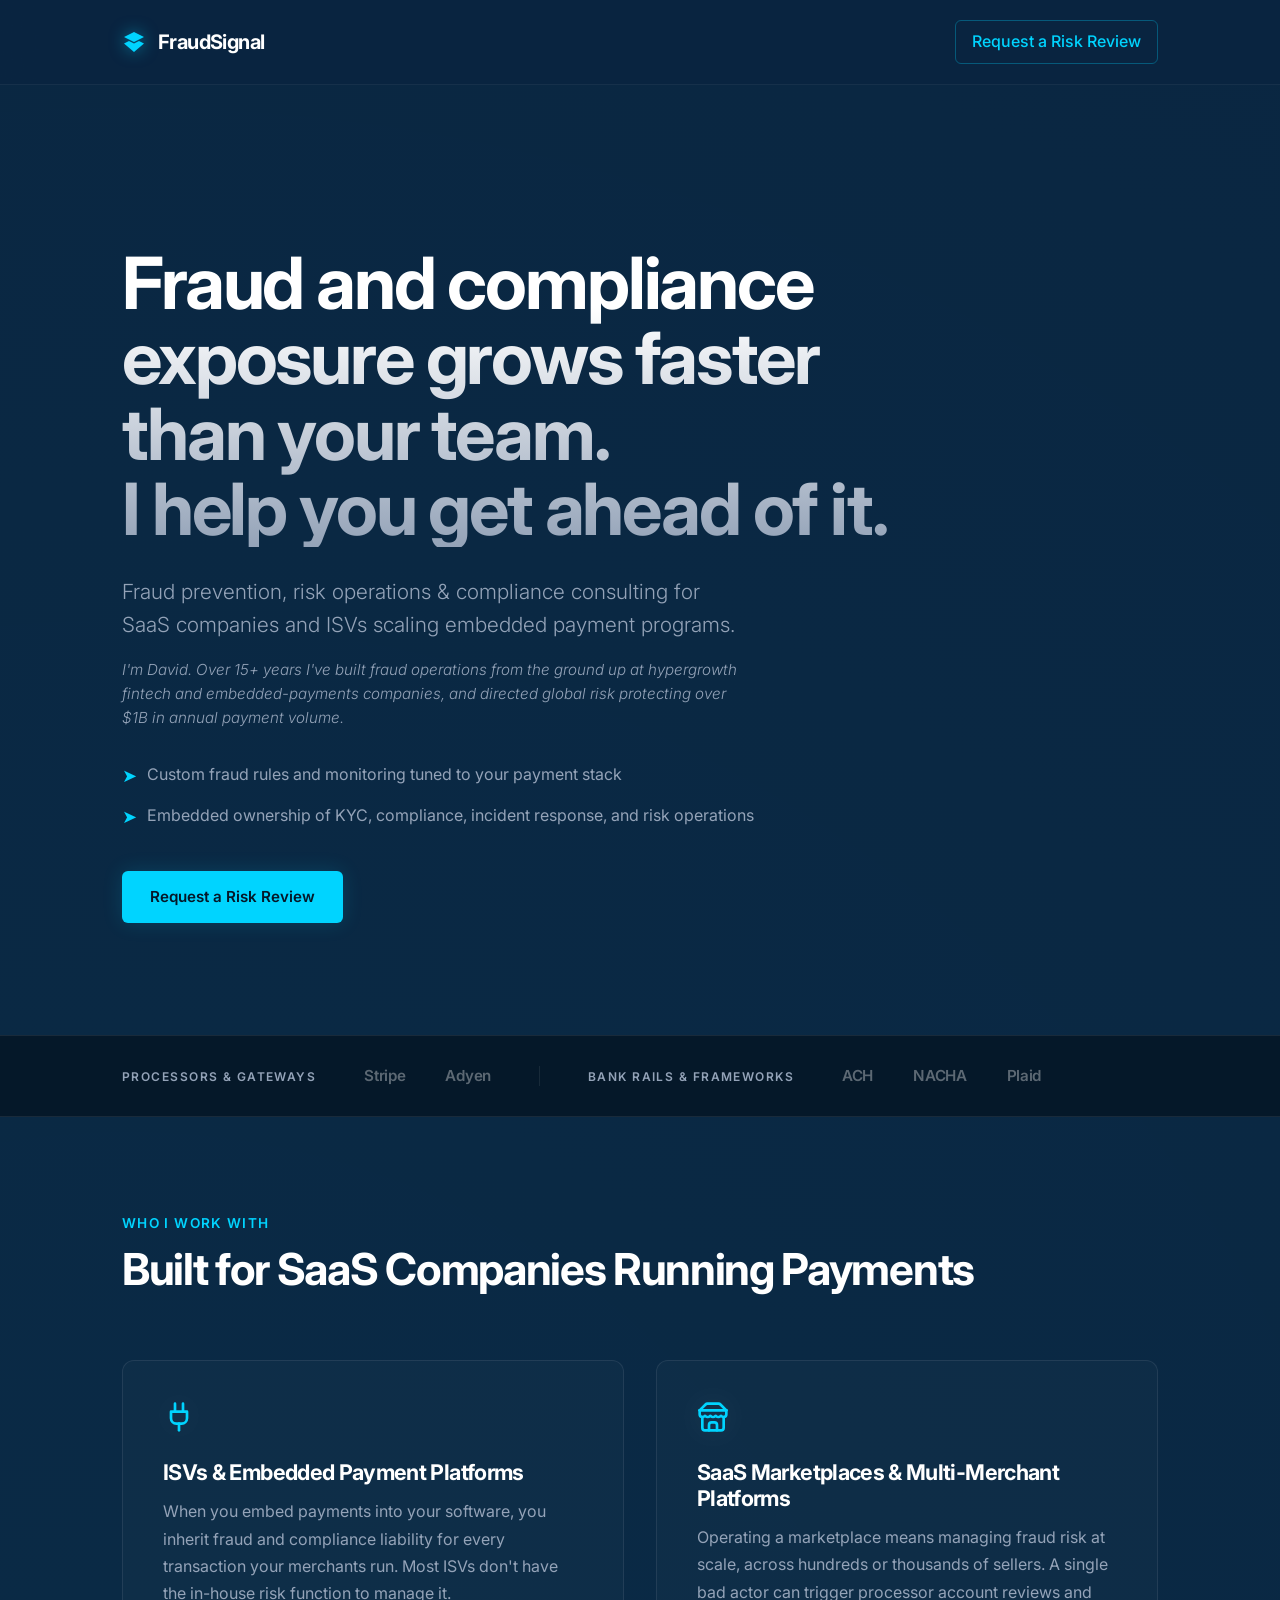
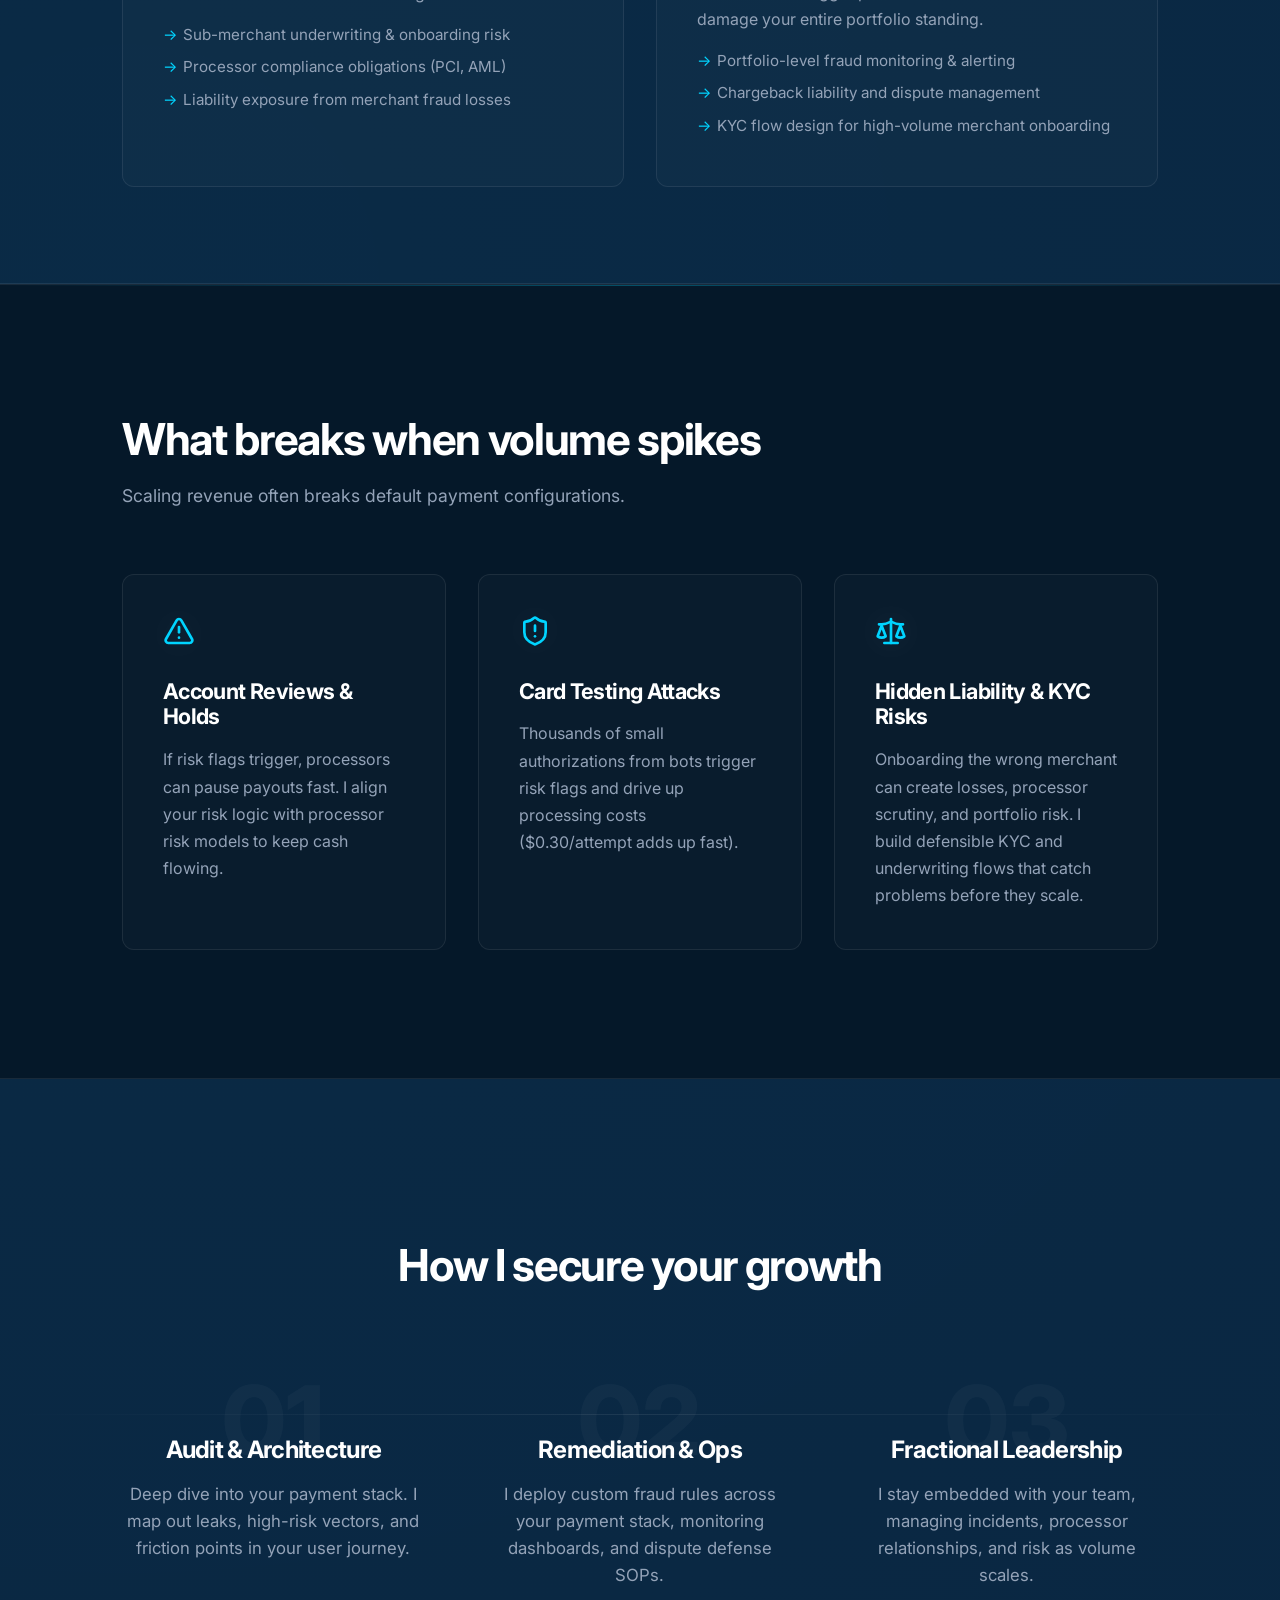
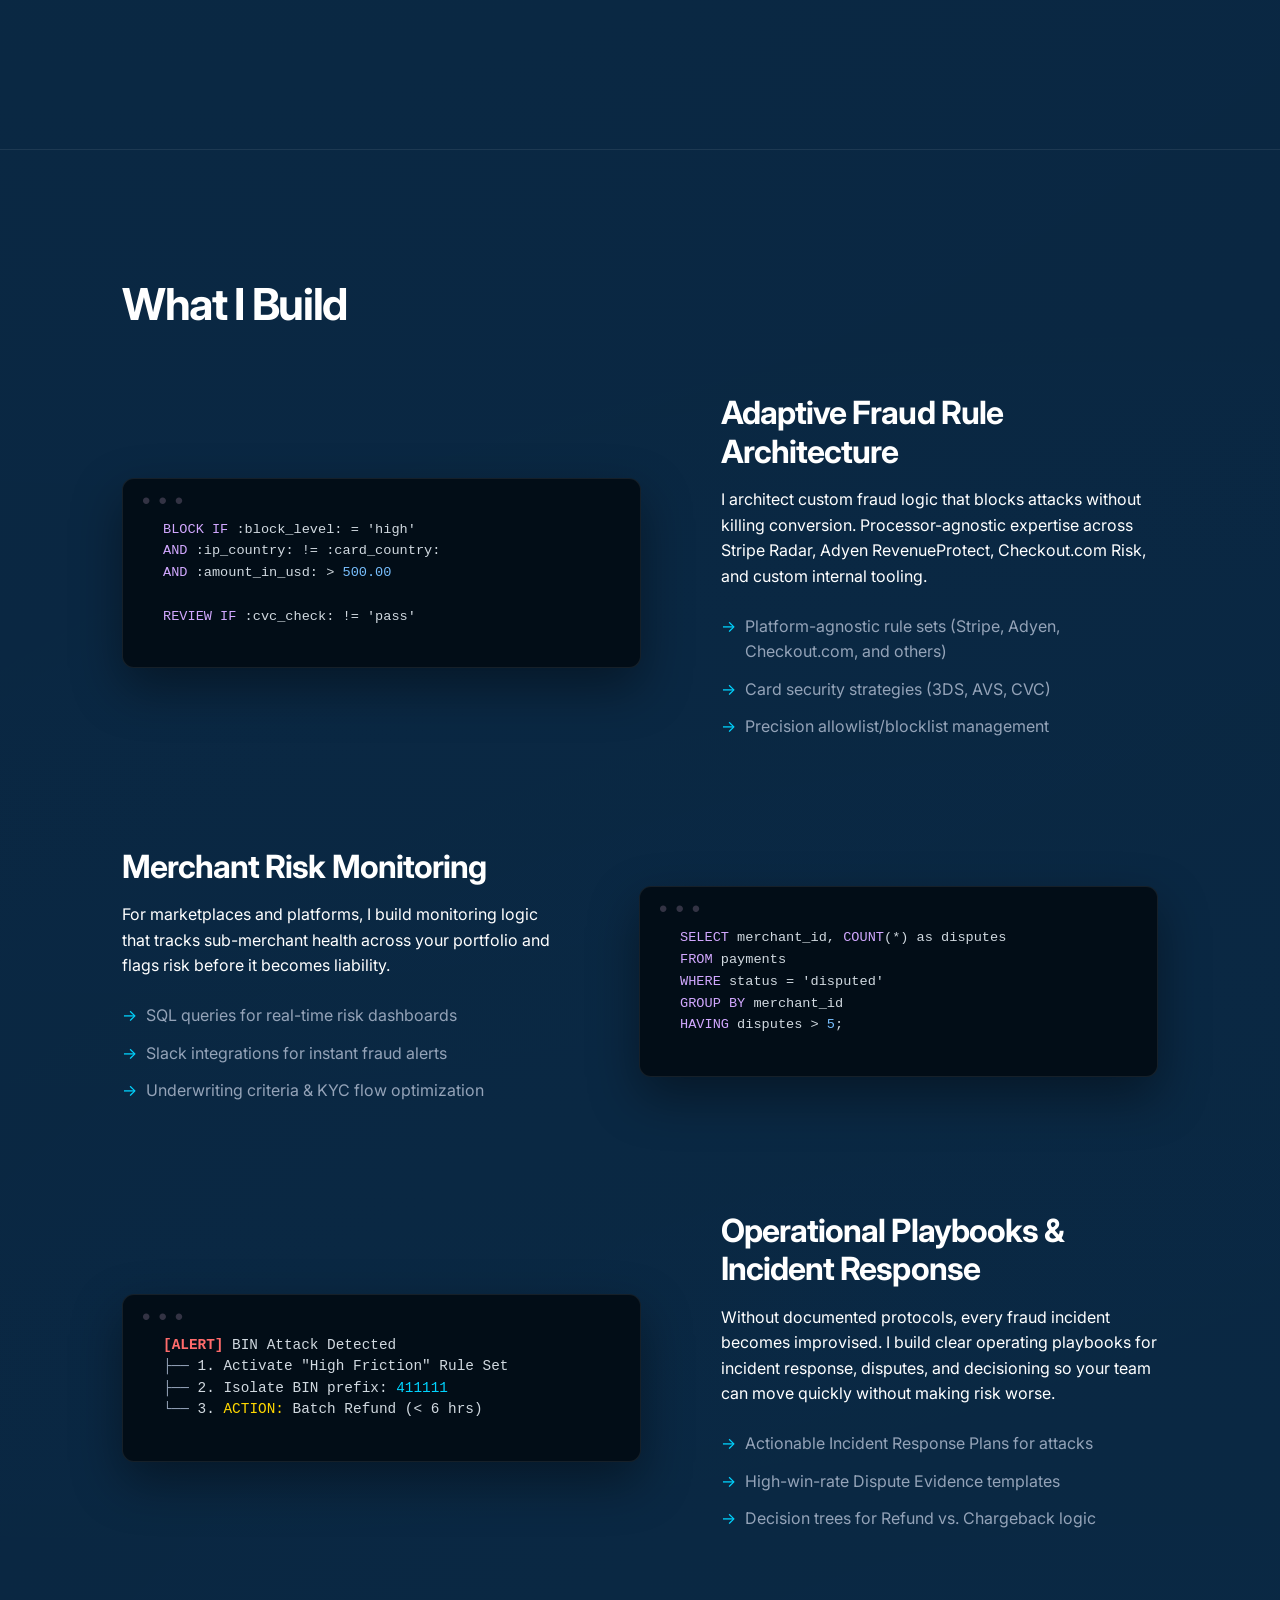
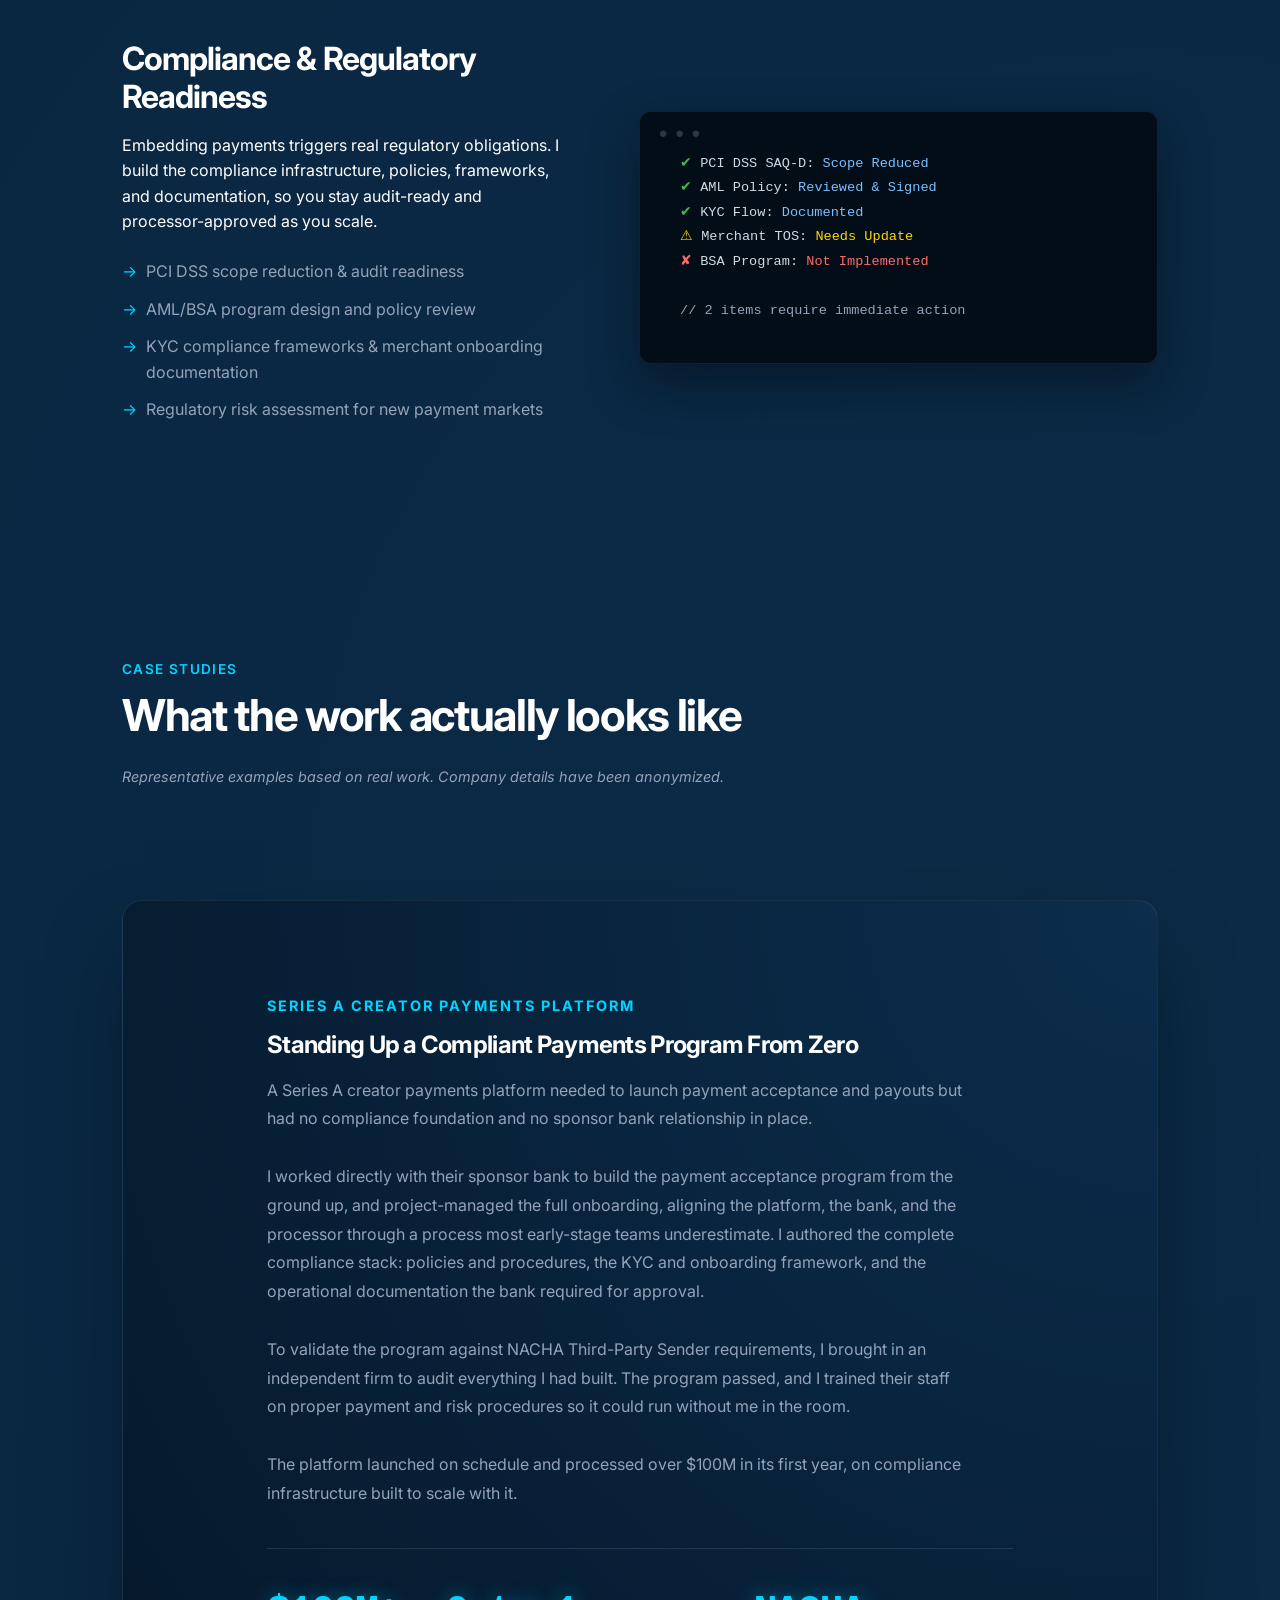
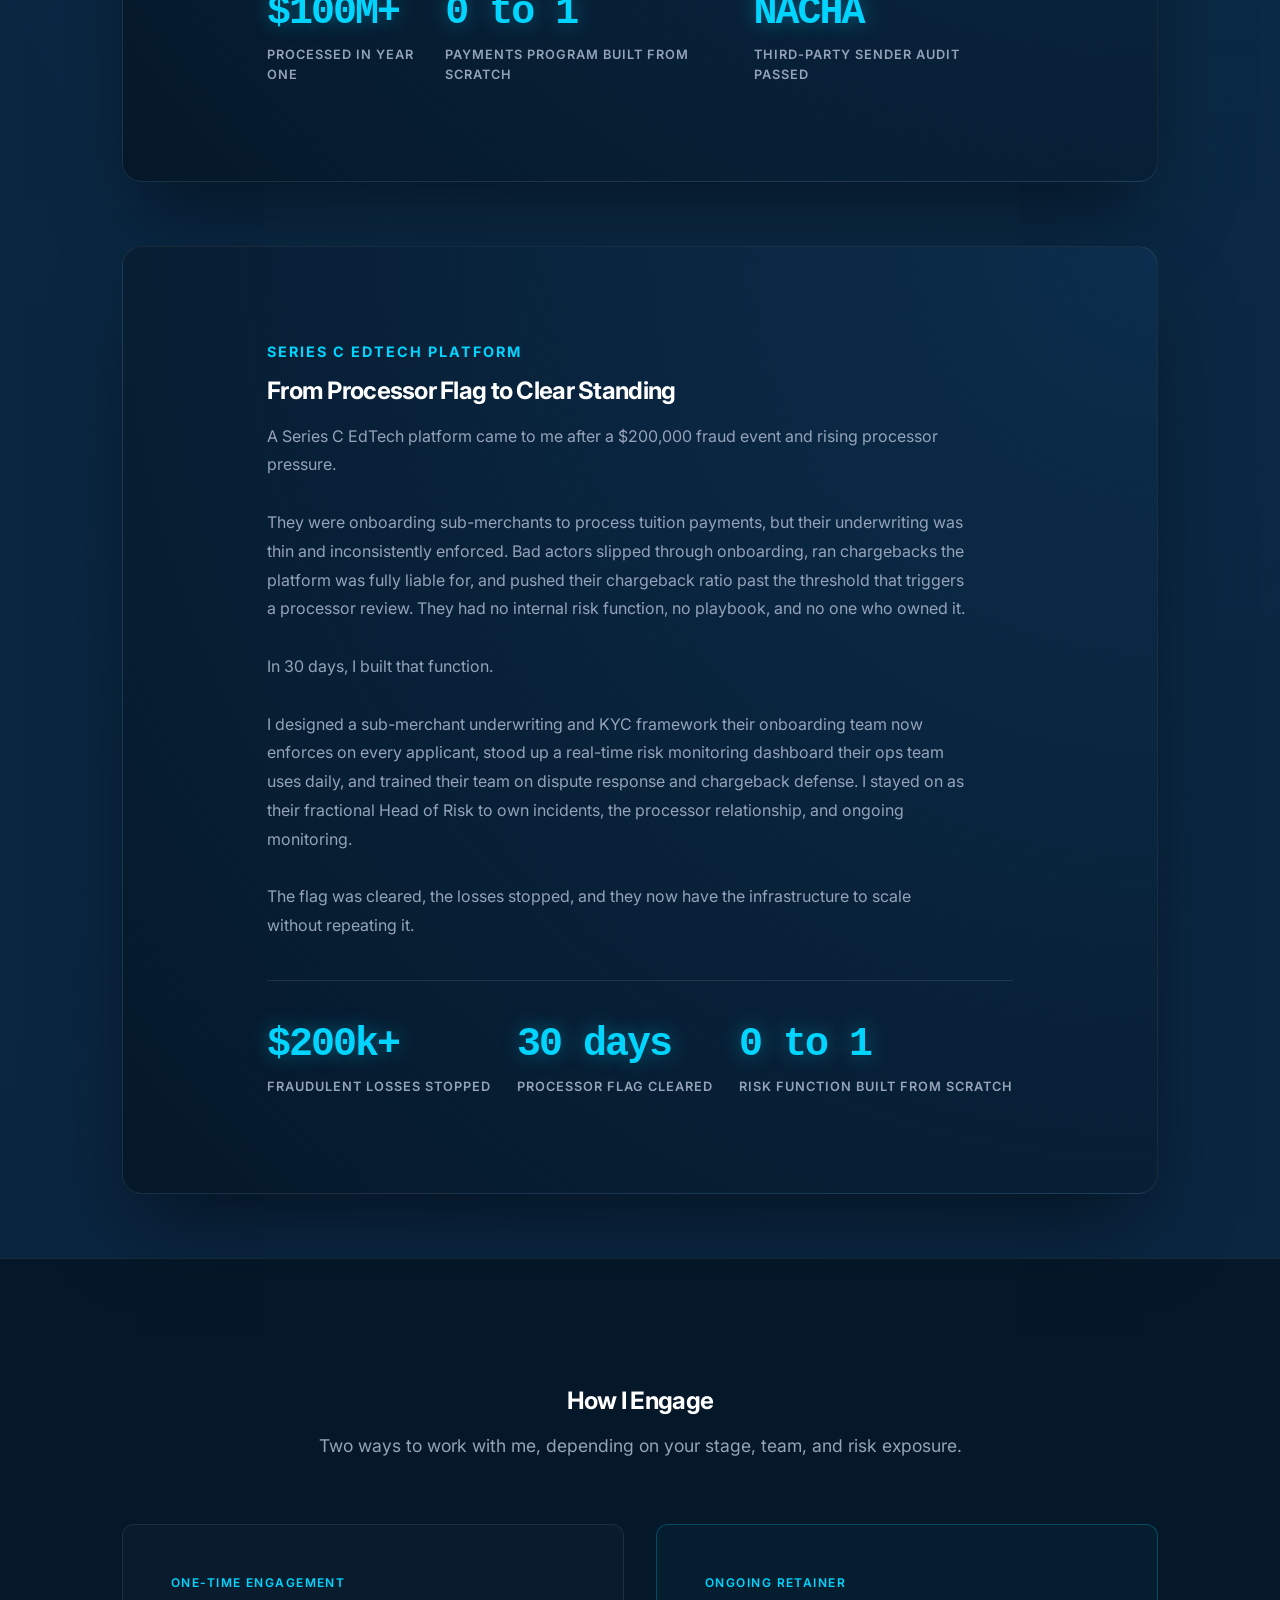
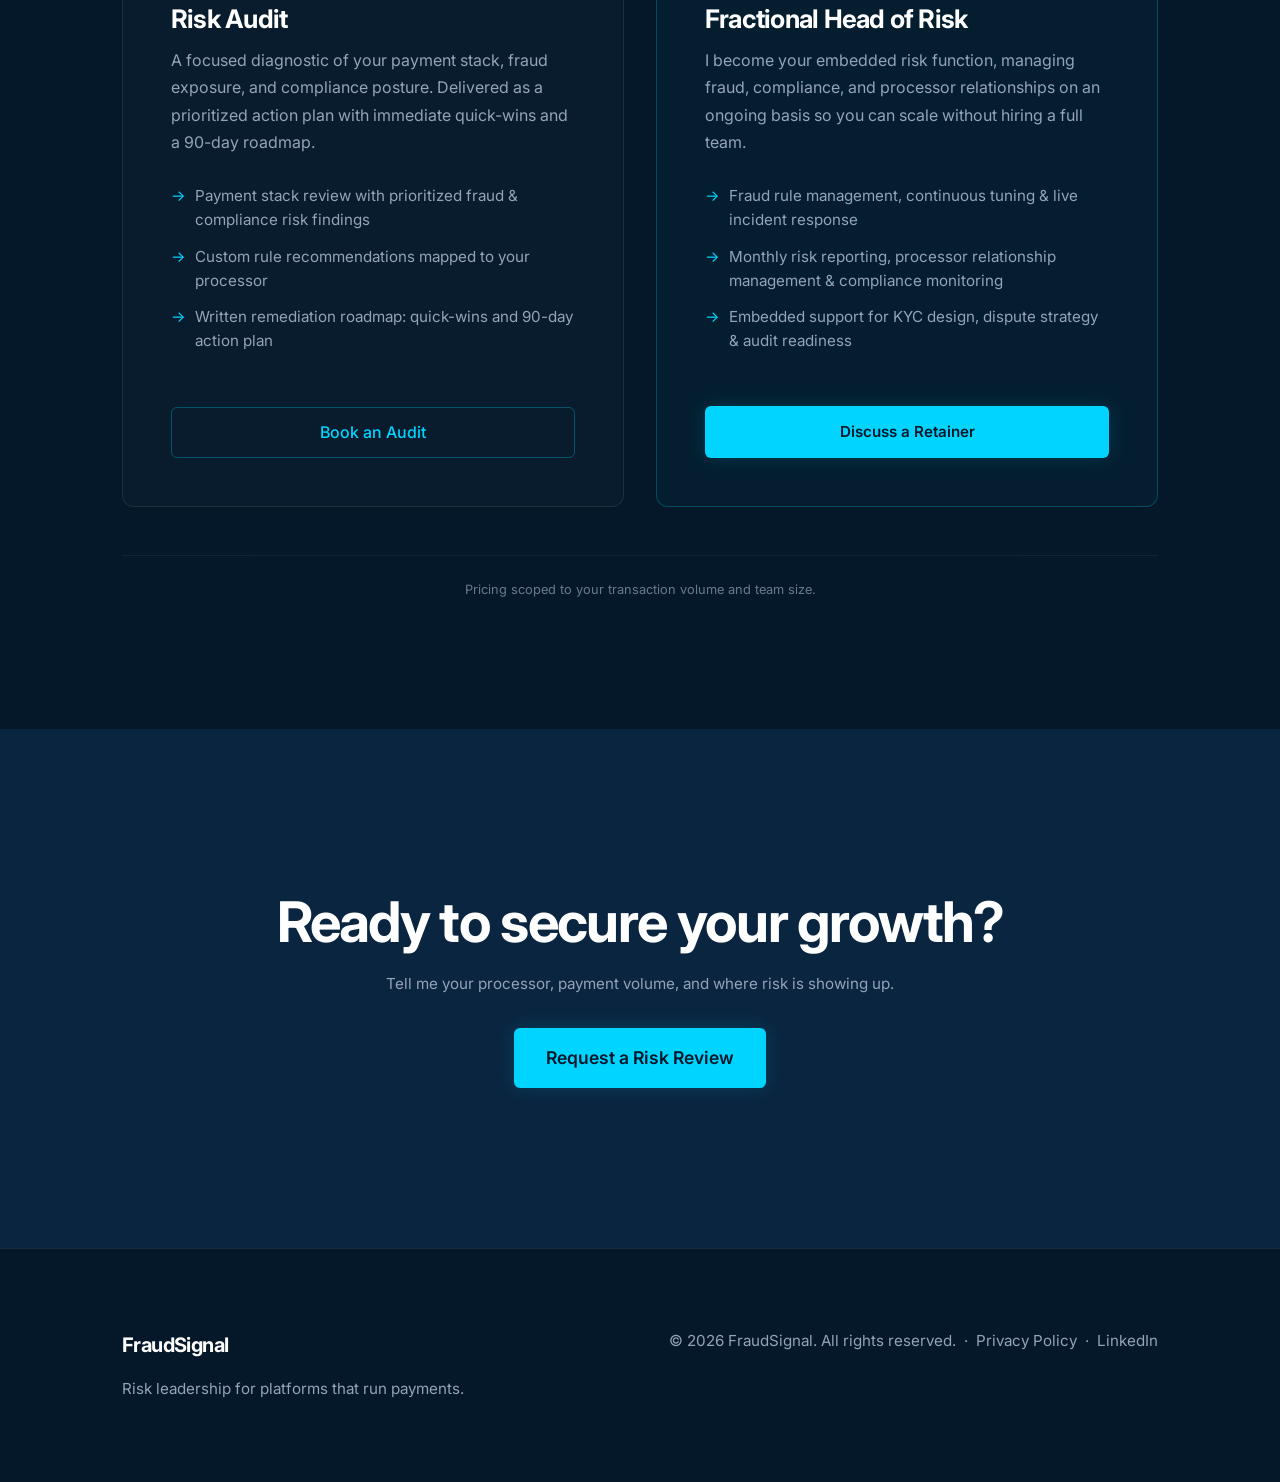
==== commit c8910e49: "Convert to first-person voice, SVG icons, new case studies, mailto CTAs, trust bar restructure" ====
--- a/index.html
+++ b/index.html
@@ -250,9 +250,16 @@
         .who-card:hover::after { opacity: 1; }
 
         .who-card-icon {
-            font-size: 2rem;
             margin-bottom: 1.25rem;
             filter: drop-shadow(0 0 15px rgba(255,255,255,0.1));
+        }
+
+        .who-card-icon svg, .card-icon svg {
+            stroke: var(--accent);
+            fill: none;
+            stroke-width: 2;
+            stroke-linecap: round;
+            stroke-linejoin: round;
         }
 
         .who-card h3 { font-size: 1.35rem; margin-bottom: 0.75rem; }
@@ -331,7 +338,7 @@
         }
         .card:hover::after { opacity: 1; }
 
-        .card-icon { font-size: 2rem; margin-bottom: 1.5rem; filter: drop-shadow(0 0 15px rgba(255,255,255,0.1)); }
+        .card-icon { margin-bottom: 1.5rem; filter: drop-shadow(0 0 15px rgba(255,255,255,0.1)); }
 
         .card h3 { margin-bottom: 1rem; font-size: 1.35rem; }
 
@@ -537,6 +544,69 @@
 
         .cta-section h2 { font-size: 3.5rem; margin-bottom: 2rem; }
 
+        /* Contact Form */
+        .contact-form {
+            max-width: 640px;
+            margin: 3rem auto 0;
+            text-align: left;
+            background: var(--card-bg);
+            border: 1px solid var(--card-border);
+            border-radius: 16px;
+            padding: 3rem;
+        }
+
+        .form-grid {
+            display: grid;
+            grid-template-columns: repeat(2, 1fr);
+            gap: 1.25rem;
+        }
+
+        .form-field { display: flex; flex-direction: column; }
+
+        .form-field.full { grid-column: 1 / -1; }
+
+        .form-field label {
+            font-size: 0.8rem;
+            text-transform: uppercase;
+            letter-spacing: 0.08em;
+            color: var(--text-muted);
+            font-weight: 600;
+            margin-bottom: 0.5rem;
+        }
+
+        .form-field input,
+        .form-field textarea {
+            background: var(--bg-darker);
+            border: 1px solid var(--card-border);
+            border-radius: 6px;
+            padding: 12px 14px;
+            color: var(--text-main);
+            font-family: 'Inter', sans-serif;
+            font-size: 0.95rem;
+            transition: border-color 0.2s, box-shadow 0.2s;
+        }
+
+        .form-field input:focus,
+        .form-field textarea:focus {
+            outline: none;
+            border-color: var(--accent);
+            box-shadow: 0 0 0 3px var(--accent-glow);
+        }
+
+        .form-field textarea { resize: vertical; min-height: 110px; }
+
+        .contact-form .btn { margin-top: 1.5rem; width: 100%; border: none; cursor: pointer; font-family: 'Inter', sans-serif; }
+
+        .form-status {
+            margin-top: 1.25rem;
+            font-size: 0.95rem;
+            text-align: center;
+            display: none;
+        }
+
+        .form-status.success { display: block; color: var(--accent); }
+        .form-status.error { display: block; color: #ff6b6b; }
+
         /* Footer */
         footer {
             border-top: 1px solid var(--card-border);
@@ -609,6 +679,8 @@
             /* CTA */
             .cta-section { padding: 5rem 0; }
             .cta-section h2 { font-size: 2rem; margin-bottom: 1.5rem; }
+            .contact-form { padding: 1.75rem; }
+            .form-grid { grid-template-columns: 1fr; }
 
             /* Footer */
             footer { padding: 3rem 0; }
@@ -629,7 +701,7 @@
                     </svg>
                     FraudSignal
                 </div>
-                <a href="mailto:hello@fraudsignal.io" class="btn-outline" style="padding: 8px 16px;">Book a Call</a>
+                <a href="mailto:david@fraudsignal.io?subject=Risk%20Review%20Request&body=Company%3A%0AProcessor%3A%0AMonthly%20payment%20volume%3A%0AWhere%20risk%20is%20showing%20up%3A%0A" class="btn-outline" style="padding: 8px 16px;">Request a Risk Review</a>
             </nav>
         </div>
     </header>
@@ -638,10 +710,10 @@
     <section class="hero">
         <div class="container">
             <!-- Change 1: second line updated -->
-            <h1>Fraud and compliance exposure grows faster than your team.<br><span class="text-accent">We help you get ahead of it.</span></h1>
+            <h1>Fraud and compliance exposure grows faster than your team.<br><span class="text-accent">I help you get ahead of it.</span></h1>
             <p>Fraud prevention, risk operations & compliance consulting for SaaS companies and ISVs scaling embedded payment programs.</p>
             <!-- Change 2: founder credibility line -->
-            <p style="font-size: 0.95rem; color: var(--text-muted); max-width: 620px; margin-top: -1.5rem; margin-bottom: 2rem; font-style: italic;">Founded by operators who built and scaled fraud, risk, and payments functions inside hypergrowth SaaS and embedded payments businesses.</p>
+            <p style="font-size: 0.95rem; color: var(--text-muted); max-width: 620px; margin-top: -1.5rem; margin-bottom: 2rem; font-style: italic;">I'm David. Over 15+ years I've built fraud operations from the ground up at hypergrowth fintech and embedded-payments companies, and directed global risk protecting over $1B in annual payment volume.</p>
 
             <!-- Change 3: tightened bullets -->
             <ul style="list-style: none; margin-bottom: 2.5rem; color: var(--text-muted);">
@@ -656,7 +728,7 @@
             </ul>
 
             <!-- Change 4: CTA text -->
-            <a href="mailto:hello@fraudsignal.io" class="btn">Request a Risk Review</a>
+            <a href="mailto:david@fraudsignal.io?subject=Risk%20Review%20Request&body=Company%3A%0AProcessor%3A%0AMonthly%20payment%20volume%3A%0AWhere%20risk%20is%20showing%20up%3A%0A" class="btn">Request a Risk Review</a>
         </div>
     </section>
 
@@ -664,15 +736,17 @@
     <div class="trust-bar">
         <div class="container">
             <div class="trust-bar-inner">
-                <!-- Change 5: trust bar label -->
-                <span class="trust-bar-label">Experience across teams using</span>
-                <div class="trust-bar-divider"></div>
+                <span class="trust-bar-label">Processors & gateways</span>
                 <div class="trust-bar-logos">
                     <span>Stripe</span>
                     <span>Adyen</span>
-                    <span>Checkout.com</span>
-                    <span>Braintree</span>
-                    <span>Worldpay</span>
+                </div>
+                <div class="trust-bar-divider"></div>
+                <span class="trust-bar-label">Bank rails & frameworks</span>
+                <div class="trust-bar-logos">
+                    <span>ACH</span>
+                    <span>NACHA</span>
+                    <span>Plaid</span>
                 </div>
             </div>
         </div>
@@ -682,12 +756,12 @@
     <section class="who-we-help">
         <div class="container">
             <div class="section-header">
-                <span class="eyebrow">Who We Work With</span>
+                <span class="eyebrow">Who I Work With</span>
                 <h2>Built for SaaS Companies Running Payments</h2>
             </div>
             <div class="grid-2">
                 <div class="who-card">
-                    <div class="who-card-icon">🔌</div>
+                    <div class="who-card-icon"><svg width="32" height="32" viewBox="0 0 24 24"><path d="M12 22v-5"/><path d="M9 8V2"/><path d="M15 8V2"/><path d="M18 8v5a4 4 0 0 1-4 4h-4a4 4 0 0 1-4-4V8Z"/></svg></div>
                     <h3>ISVs & Embedded Payment Platforms</h3>
                     <p>When you embed payments into your software, you inherit fraud and compliance liability for every transaction your merchants run. Most ISVs don't have the in-house risk function to manage it.</p>
                     <ul>
@@ -697,7 +771,7 @@
                     </ul>
                 </div>
                 <div class="who-card">
-                    <div class="who-card-icon">🏪</div>
+                    <div class="who-card-icon"><svg width="32" height="32" viewBox="0 0 24 24"><path d="m2 7 4.41-4.41A2 2 0 0 1 7.83 2h8.34a2 2 0 0 1 1.42.59L22 7"/><path d="M4 12v8a2 2 0 0 0 2 2h12a2 2 0 0 0 2-2v-8"/><path d="M15 22v-4a2 2 0 0 0-2-2h-2a2 2 0 0 0-2 2v4"/><path d="M2 7h20"/><path d="M22 7v3a2 2 0 0 1-2 2a2.7 2.7 0 0 1-1.59-.63.7.7 0 0 0-.82 0A2.7 2.7 0 0 1 16 12a2.7 2.7 0 0 1-1.59-.63.7.7 0 0 0-.82 0A2.7 2.7 0 0 1 12 12a2.7 2.7 0 0 1-1.59-.63.7.7 0 0 0-.82 0A2.7 2.7 0 0 1 8 12a2.7 2.7 0 0 1-1.59-.63.7.7 0 0 0-.82 0A2.7 2.7 0 0 1 4 12a2 2 0 0 1-2-2V7"/></svg></div>
                     <h3>SaaS Marketplaces & Multi-Merchant Platforms</h3>
                     <p>Operating a marketplace means managing fraud risk at scale, across hundreds or thousands of sellers. A single bad actor can trigger processor account reviews and damage your entire portfolio standing.</p>
                     <ul>
@@ -719,20 +793,20 @@
             </div>
             <div class="grid">
                 <div class="card">
-                    <div class="card-icon">⚡</div>
+                    <div class="card-icon"><svg width="32" height="32" viewBox="0 0 24 24"><path d="m21.73 18-8-14a2 2 0 0 0-3.48 0l-8 14A2 2 0 0 0 4 21h16a2 2 0 0 0 1.73-3Z"/><path d="M12 9v4"/><path d="M12 17h.01"/></svg></div>
                     <h3>Account Reviews & Holds</h3>
-                    <p>If risk flags trigger, processors can pause payouts fast. We align your risk logic with processor risk models to keep cash flowing.</p>
+                    <p>If risk flags trigger, processors can pause payouts fast. I align your risk logic with processor risk models to keep cash flowing.</p>
                 </div>
                 <div class="card">
-                    <div class="card-icon">🤖</div>
+                    <div class="card-icon"><svg width="32" height="32" viewBox="0 0 24 24"><path d="M20 13c0 5-3.5 7.5-7.66 8.95a1 1 0 0 1-.67-.01C7.5 20.5 4 18 4 13V6a1 1 0 0 1 1-1c2 0 4.5-1.2 6.24-2.72a1.17 1.17 0 0 1 1.52 0C14.51 3.81 17 5 19 5a1 1 0 0 1 1 1Z"/><path d="M12 8v4"/><path d="M12 16h.01"/></svg></div>
                     <h3>Card Testing Attacks</h3>
                     <p>Thousands of small authorizations from bots trigger risk flags and drive up processing costs ($0.30/attempt adds up fast).</p>
                 </div>
                 <!-- Change 6: KYC card paragraph -->
                 <div class="card">
-                    <div class="card-icon">⚖️</div>
+                    <div class="card-icon"><svg width="32" height="32" viewBox="0 0 24 24"><path d="m16 16 3-8 3 8c-.87.65-1.92 1-3 1s-2.13-.35-3-1Z"/><path d="m2 16 3-8 3 8c-.87.65-1.92 1-3 1s-2.13-.35-3-1Z"/><path d="M7 21h10"/><path d="M12 3v18"/><path d="M3 7h2c2 0 5-1 7-2 2 1 5 2 7 2h2"/></svg></div>
                     <h3>Hidden Liability & KYC Risks</h3>
-                    <p>Onboarding the wrong merchant can create losses, processor scrutiny, and portfolio risk. We build defensible KYC and underwriting flows that catch problems before they scale.</p>
+                    <p>Onboarding the wrong merchant can create losses, processor scrutiny, and portfolio risk. I build defensible KYC and underwriting flows that catch problems before they scale.</p>
                 </div>
             </div>
         </div>
@@ -744,26 +818,26 @@
 
         <div class="container">
             <div class="section-header" style="text-align: center; margin-bottom: 5rem;">
-                <h2>How we secure your growth</h2>
+                <h2>How I secure your growth</h2>
             </div>
             <div class="process-grid" style="display: grid; grid-template-columns: repeat(3, 1fr); gap: 4rem; text-align: center;">
                 <!-- Step 1 -->
                 <div style="position: relative;">
                     <div style="font-size: 6rem; color: rgba(255,255,255,0.03); font-weight: 800; line-height: 1; margin-bottom: -2rem; position: relative; z-index: -1;">01</div>
                     <h3 style="margin-bottom: 1rem; font-size: 1.5rem;">Audit & Architecture</h3>
-                    <p style="color: var(--text-muted); font-size: 1.05rem;">Deep dive into your payment stack. We map out leaks, high-risk vectors, and friction points in your user journey.</p>
+                    <p style="color: var(--text-muted); font-size: 1.05rem;">Deep dive into your payment stack. I map out leaks, high-risk vectors, and friction points in your user journey.</p>
                 </div>
                 <!-- Step 2 -->
                 <div style="position: relative;">
                     <div style="font-size: 6rem; color: rgba(255,255,255,0.03); font-weight: 800; line-height: 1; margin-bottom: -2rem; position: relative; z-index: -1;">02</div>
                     <h3 style="margin-bottom: 1rem; font-size: 1.5rem;">Remediation & Ops</h3>
-                    <p style="color: var(--text-muted); font-size: 1.05rem;">We deploy custom fraud rules across your payment stack, monitoring dashboards, and dispute defense SOPs.</p>
+                    <p style="color: var(--text-muted); font-size: 1.05rem;">I deploy custom fraud rules across your payment stack, monitoring dashboards, and dispute defense SOPs.</p>
                 </div>
                 <!-- Step 3 -->
                 <div style="position: relative;">
                     <div style="font-size: 6rem; color: rgba(255,255,255,0.03); font-weight: 800; line-height: 1; margin-bottom: -2rem; position: relative; z-index: -1;">03</div>
                     <h3 style="margin-bottom: 1rem; font-size: 1.5rem;">Fractional Leadership</h3>
-                    <p style="color: var(--text-muted); font-size: 1.05rem;">We stay embedded with your team — managing incidents, processor relationships, and risk as volume scales.</p>
+                    <p style="color: var(--text-muted); font-size: 1.05rem;">I stay embedded with your team, managing incidents, processor relationships, and risk as volume scales.</p>
                 </div>
             </div>
         </div>
@@ -774,14 +848,14 @@
         <div class="container">
             <!-- Change 7: section heading -->
             <div class="section-header">
-                <h2>What We Build</h2>
+                <h2>What I Build</h2>
             </div>
 
             <!-- Service 1 -->
             <div class="service-item">
                 <div class="service-content">
                     <h3>Adaptive Fraud Rule Architecture</h3>
-                    <p>We architect custom fraud logic that blocks attacks without killing conversion. Processor-agnostic expertise across Stripe Radar, Adyen RevenueProtect, Checkout.com Risk, and custom internal tooling.</p>
+                    <p>I architect custom fraud logic that blocks attacks without killing conversion. Processor-agnostic expertise across Stripe Radar, Adyen RevenueProtect, Checkout.com Risk, and custom internal tooling.</p>
                     <ul>
                         <li>Platform-agnostic rule sets (Stripe, Adyen, Checkout.com, and others)</li>
                         <li>Card security strategies (3DS, AVS, CVC)</li>
@@ -801,7 +875,7 @@
             <div class="service-item">
                 <div class="service-content">
                     <h3>Merchant Risk Monitoring</h3>
-                    <p>For marketplaces and platforms, we build monitoring logic that tracks sub-merchant health across your portfolio and flags risk before it becomes liability.</p>
+                    <p>For marketplaces and platforms, I build monitoring logic that tracks sub-merchant health across your portfolio and flags risk before it becomes liability.</p>
                     <ul>
                         <li>SQL queries for real-time risk dashboards</li>
                         <li>Slack integrations for instant fraud alerts</li>
@@ -822,7 +896,7 @@
                 <div class="service-content">
                     <h3>Operational Playbooks & Incident Response</h3>
                     <!-- Change 8: service 3 paragraph -->
-                    <p>Without documented protocols, every fraud incident becomes improvised. We build clear operating playbooks for incident response, disputes, and decisioning so your team can move quickly without making risk worse.</p>
+                    <p>Without documented protocols, every fraud incident becomes improvised. I build clear operating playbooks for incident response, disputes, and decisioning so your team can move quickly without making risk worse.</p>
                     <ul>
                         <li>Actionable Incident Response Plans for attacks</li>
                         <li>High-win-rate Dispute Evidence templates</li>
@@ -843,7 +917,7 @@
             <div class="service-item">
                 <div class="service-content">
                     <h3>Compliance & Regulatory Readiness</h3>
-                    <p>Embedding payments triggers real regulatory obligations. We build the compliance infrastructure — policies, frameworks, and documentation — so you stay audit-ready and processor-approved as you scale.</p>
+                    <p>Embedding payments triggers real regulatory obligations. I build the compliance infrastructure, policies, frameworks, and documentation, so you stay audit-ready and processor-approved as you scale.</p>
                     <ul>
                         <li>PCI DSS scope reduction & audit readiness</li>
                         <li>AML/BSA program design and policy review</li>
@@ -853,11 +927,11 @@
                 </div>
                 <div class="service-visual">
                     <div style="font-family: 'Courier New', monospace; font-size: 0.85rem; line-height: 1.8;">
-                        <span class="code-ok">✔</span> PCI DSS SAQ-D — <span class="code-val">Scope Reduced</span><br>
-                        <span class="code-ok">✔</span> AML Policy — <span class="code-val">Reviewed &amp; Signed</span><br>
-                        <span class="code-ok">✔</span> KYC Flow — <span class="code-val">Documented</span><br>
-                        <span class="code-warn">⚠</span> Merchant TOS — <span style="color: #ffd700;">Needs Update</span><br>
-                        <span class="code-err">✘</span> BSA Program — <span style="color: #ff6b6b;">Not Implemented</span><br>
+                        <span class="code-ok">✔</span> PCI DSS SAQ-D: <span class="code-val">Scope Reduced</span><br>
+                        <span class="code-ok">✔</span> AML Policy: <span class="code-val">Reviewed &amp; Signed</span><br>
+                        <span class="code-ok">✔</span> KYC Flow: <span class="code-val">Documented</span><br>
+                        <span class="code-warn">⚠</span> Merchant TOS: <span style="color: #ffd700;">Needs Update</span><br>
+                        <span class="code-err">✘</span> BSA Program: <span style="color: #ff6b6b;">Not Implemented</span><br>
                         <br>
                         <span style="color: var(--text-muted);">// 2 items require immediate action</span>
                     </div>
@@ -875,37 +949,67 @@
                 <h2>What the work actually looks like</h2>
             </div>
             <!-- Change 9: trust note under heading -->
-            <p style="color: var(--text-muted); font-size: 0.9rem; margin-bottom: 1rem; font-style: italic;">Representative examples based on real operator work. Company details have been anonymized.</p>
+            <p style="color: var(--text-muted); font-size: 0.9rem; margin-bottom: 1rem; font-style: italic;">Representative examples based on real work. Company details have been anonymized.</p>
         </div>
     </section>
 
-    <!-- Case Study 1: EdTech -->
+    <!-- Case Study 1: Creator Payments -->
+    <section class="container">
+        <div class="case-study">
+            <div class="case-study-inner" style="padding: 0 3rem;">
+                <h4 style="color:var(--accent); text-transform: uppercase; letter-spacing: 2px; font-size: 0.9rem; margin-bottom: 1rem;">Series A Creator Payments Platform</h4>
+                <h2>Standing Up a Compliant Payments Program From Zero</h2>
+                <p style="color: var(--text-muted); max-width: 700px; margin-top: 1rem; line-height: 1.8;">
+                    A Series A creator payments platform needed to launch payment acceptance and payouts but had no compliance foundation and no sponsor bank relationship in place.<br><br>
+                    I worked directly with their sponsor bank to build the payment acceptance program from the ground up, and project-managed the full onboarding, aligning the platform, the bank, and the processor through a process most early-stage teams underestimate. I authored the complete compliance stack: policies and procedures, the KYC and onboarding framework, and the operational documentation the bank required for approval.<br><br>
+                    To validate the program against NACHA Third-Party Sender requirements, I brought in an independent firm to audit everything I had built. The program passed, and I trained their staff on proper payment and risk procedures so it could run without me in the room.<br><br>
+                    The platform launched on schedule and processed over $100M in its first year, on compliance infrastructure built to scale with it.
+                </p>
+
+                <div class="case-stats">
+                    <div class="stat">
+                        <h4 style="font-size: 2.5rem;">$100M+</h4>
+                        <p>Processed in year one</p>
+                    </div>
+                    <div class="stat">
+                        <h4 style="font-size: 2.5rem;">0 to 1</h4>
+                        <p>Payments program built from scratch</p>
+                    </div>
+                    <div class="stat">
+                        <h4 style="font-size: 2.5rem;">NACHA</h4>
+                        <p>Third-Party Sender audit passed</p>
+                    </div>
+                </div>
+            </div>
+        </div>
+    </section>
+
+    <!-- Case Study 2: EdTech -->
     <section class="container">
         <div class="case-study">
             <div class="case-study-inner" style="padding: 0 3rem;">
                 <h4 style="color:var(--accent); text-transform: uppercase; letter-spacing: 2px; font-size: 0.9rem; margin-bottom: 1rem;">Series C EdTech Platform</h4>
                 <h2>From Processor Flag to Clear Standing</h2>
                 <p style="color: var(--text-muted); max-width: 700px; margin-top: 1rem; line-height: 1.8;">
-                    <!-- Change 10: opening sentence -->
-                    A Series C EdTech platform came to us after a $200,000 fraud event and rising processor pressure.<br><br>
-                    They had 15,000+ sub-merchants processing tuition payments through their platform and hadn't properly KYC'd a single one. Fraudulent sub-merchants slipped through onboarding, ran chargebacks the platform was fully liable for, and triggered a processor flag for chargeback ratio violations. They had no internal risk function. No playbook. No one who owned it.<br><br>
-                    In 30 days, we built one.<br><br>
-                    We deployed a full sub-merchant underwriting framework, designed the KYC flow their onboarding team now runs on every new sub-merchant, and stood up a real-time risk monitoring dashboard their ops team uses daily. We trained their internal team on dispute response and chargeback defense and stayed on as their fractional Head of Risk to own incidents, processor relationships, and ongoing monitoring.<br><br>
-                    The chargeback flag was cleared. The losses stopped. They now have the infrastructure to scale without repeating it.
+                    A Series C EdTech platform came to me after a $200,000 fraud event and rising processor pressure.<br><br>
+                    They were onboarding sub-merchants to process tuition payments, but their underwriting was thin and inconsistently enforced. Bad actors slipped through onboarding, ran chargebacks the platform was fully liable for, and pushed their chargeback ratio past the threshold that triggers a processor review. They had no internal risk function, no playbook, and no one who owned it.<br><br>
+                    In 30 days, I built that function.<br><br>
+                    I designed a sub-merchant underwriting and KYC framework their onboarding team now enforces on every applicant, stood up a real-time risk monitoring dashboard their ops team uses daily, and trained their team on dispute response and chargeback defense. I stayed on as their fractional Head of Risk to own incidents, the processor relationship, and ongoing monitoring.<br><br>
+                    The flag was cleared, the losses stopped, and they now have the infrastructure to scale without repeating it.
                 </p>
 
                 <div class="case-stats">
-                    <div class="stat">
-                        <h4 style="font-size: 2.5rem;">$1B+</h4>
-                        <p>Annual volume secured</p>
-                    </div>
                     <div class="stat">
                         <h4 style="font-size: 2.5rem;">$200k+</h4>
                         <p>Fraudulent losses stopped</p>
                     </div>
                     <div class="stat">
                         <h4 style="font-size: 2.5rem;">30 days</h4>
-                        <p>Playbook deployed & team trained</p>
+                        <p>Processor flag cleared</p>
+                    </div>
+                    <div class="stat">
+                        <h4 style="font-size: 2.5rem;">0 to 1</h4>
+                        <p>Risk function built from scratch</p>
                     </div>
                 </div>
             </div>
@@ -916,9 +1020,9 @@
     <section class="engagement-section">
         <div class="container">
             <div style="text-align: center;">
-                <h2>How We Engage</h2>
+                <h2>How I Engage</h2>
                 <!-- Change 11: engagement intro -->
-                <p style="color: var(--text-muted); font-size: 1.1rem; margin-top: 1rem;">Two ways to work with FraudSignal, depending on your stage, team, and risk exposure.</p>
+                <p style="color: var(--text-muted); font-size: 1.1rem; margin-top: 1rem;">Two ways to work with me, depending on your stage, team, and risk exposure.</p>
             </div>
 
             <div class="engagement-grid">
@@ -933,21 +1037,21 @@
                         <li>Custom rule recommendations mapped to your processor</li>
                         <li>Written remediation roadmap: quick-wins and 90-day action plan</li>
                     </ul>
-                    <a href="mailto:hello@fraudsignal.io" class="btn-outline" style="text-align: center; display: block;">Book an Audit</a>
+                    <a href="mailto:david@fraudsignal.io?subject=Risk%20Audit%20Request&body=Company%3A%0AProcessor%3A%0AMonthly%20payment%20volume%3A%0AWhere%20risk%20is%20showing%20up%3A%0A" class="btn-outline" style="text-align: center; display: block;">Book an Audit</a>
                 </div>
 
                 <!-- Card 2: Fractional Head of Risk -->
                 <div class="engagement-card featured">
                     <div class="engagement-card-label">Ongoing Retainer</div>
                     <h3>Fractional Head of Risk</h3>
-                    <p>We become your embedded risk function — managing fraud, compliance, and processor relationships on an ongoing basis so you can scale without hiring a full team.</p>
+                    <p>I become your embedded risk function, managing fraud, compliance, and processor relationships on an ongoing basis so you can scale without hiring a full team.</p>
                     <ul>
                         <li>Fraud rule management, continuous tuning & live incident response</li>
                         <li>Monthly risk reporting, processor relationship management & compliance monitoring</li>
                         <li>Embedded support for KYC design, dispute strategy & audit readiness</li>
                     </ul>
                     <!-- Change 12: retainer CTA -->
-                    <a href="mailto:hello@fraudsignal.io" class="btn" style="text-align: center; display: block;">Discuss a Retainer</a>
+                    <a href="mailto:david@fraudsignal.io?subject=Retainer%20Inquiry&body=Company%3A%0AProcessor%3A%0AMonthly%20payment%20volume%3A%0AWhere%20risk%20is%20showing%20up%3A%0A" class="btn" style="text-align: center; display: block;">Discuss a Retainer</a>
                 </div>
 
             </div>
@@ -956,13 +1060,14 @@
         </div>
     </section>
 
-    <!-- CTA -->
+    <!-- Contact -->
     <section id="contact" class="cta-section">
         <div class="container">
             <h2>Ready to secure your growth?</h2>
-            <a href="mailto:hello@fraudsignal.io" class="btn" style="font-size: 1.2rem; padding: 16px 32px;">Request a Risk Review</a>
-            <!-- Change 13: line under CTA button -->
-            <p style="color: var(--text-muted); font-size: 0.95rem; margin-top: 1.5rem;">Tell us your processor, payment volume, and where risk is showing up.</p>
+            <!-- Change 13: line under heading -->
+            <p style="color: var(--text-muted); font-size: 0.95rem; margin-top: -1rem;">Tell me your processor, payment volume, and where risk is showing up.</p>
+
+            <a href="mailto:david@fraudsignal.io?subject=Risk%20Review%20Request&body=Company%3A%0AProcessor%3A%0AMonthly%20payment%20volume%3A%0AWhere%20risk%20is%20showing%20up%3A%0A" class="btn" style="font-size: 1.1rem; padding: 16px 32px; margin-top: 2rem; display: inline-block;">Request a Risk Review</a>
         </div>
     </section>
 
@@ -982,5 +1087,6 @@
         </div>
     </footer>
 
+
 </body>
 </html>
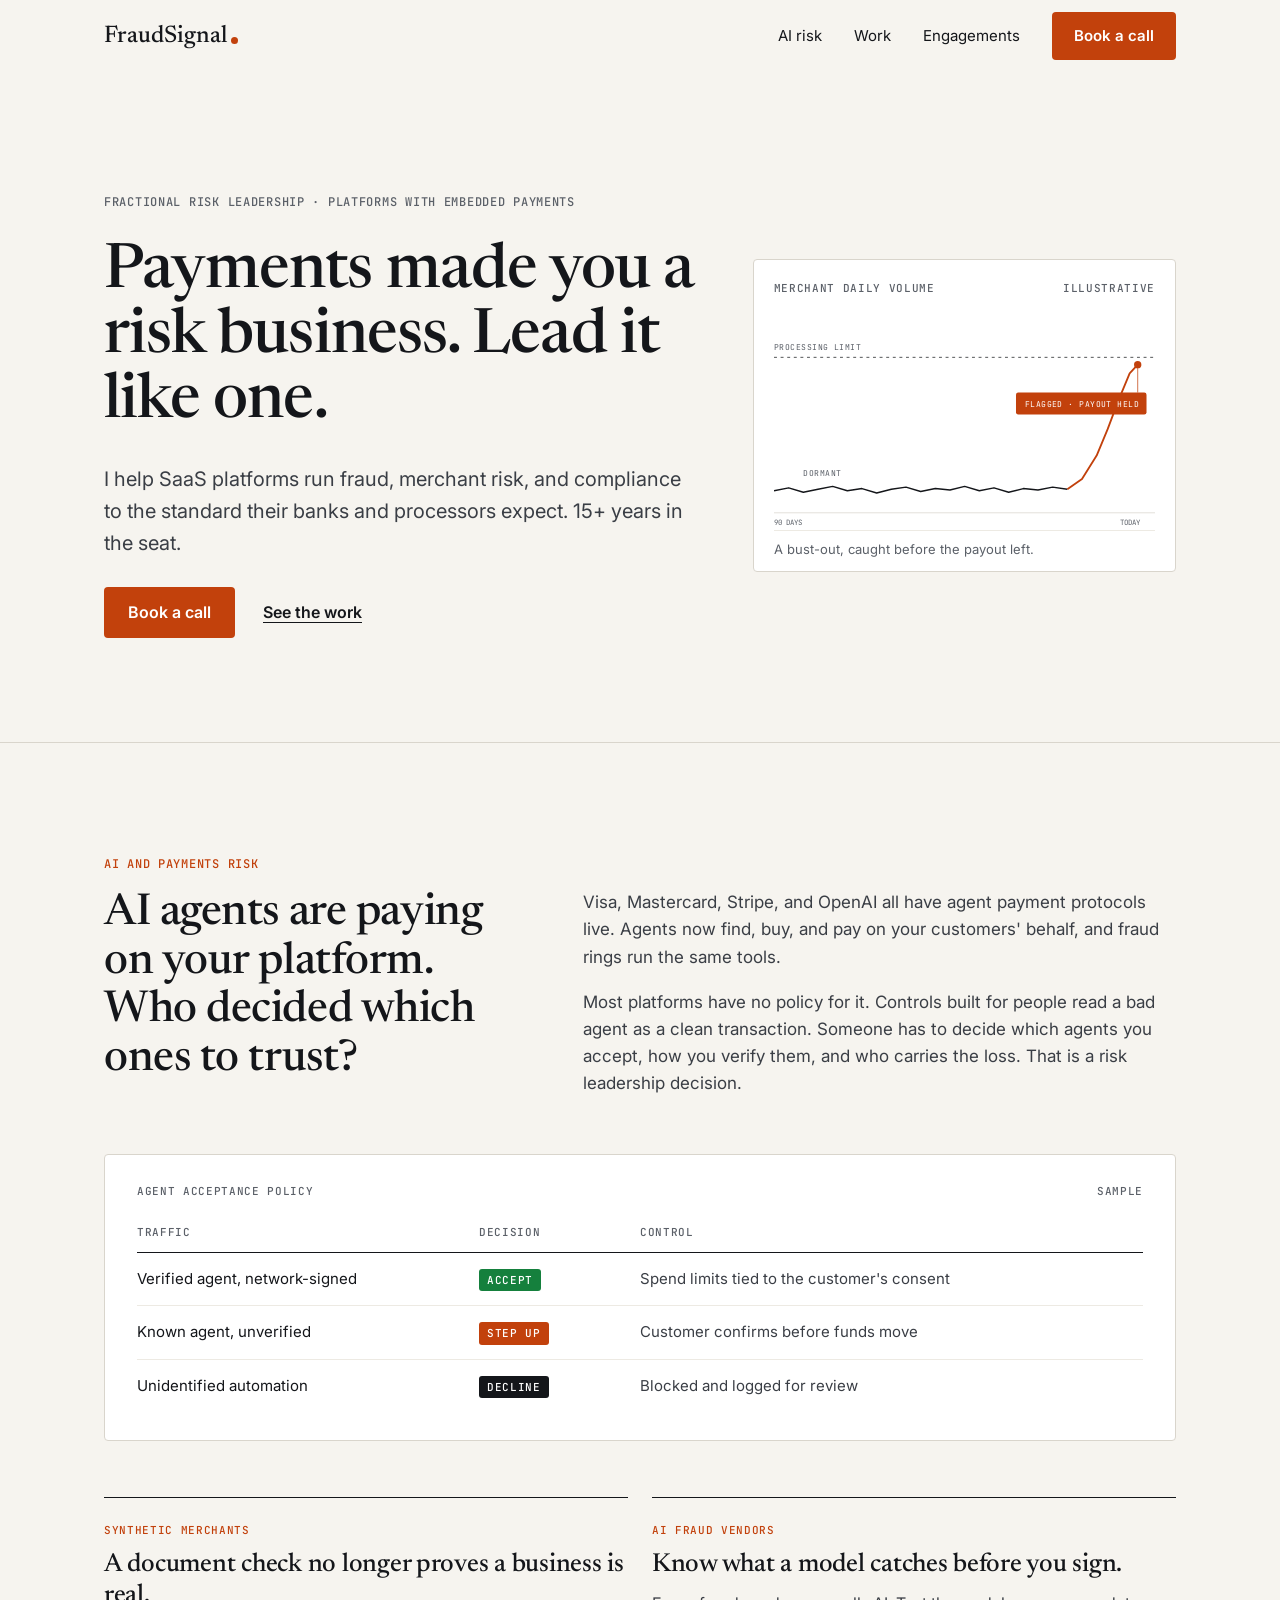
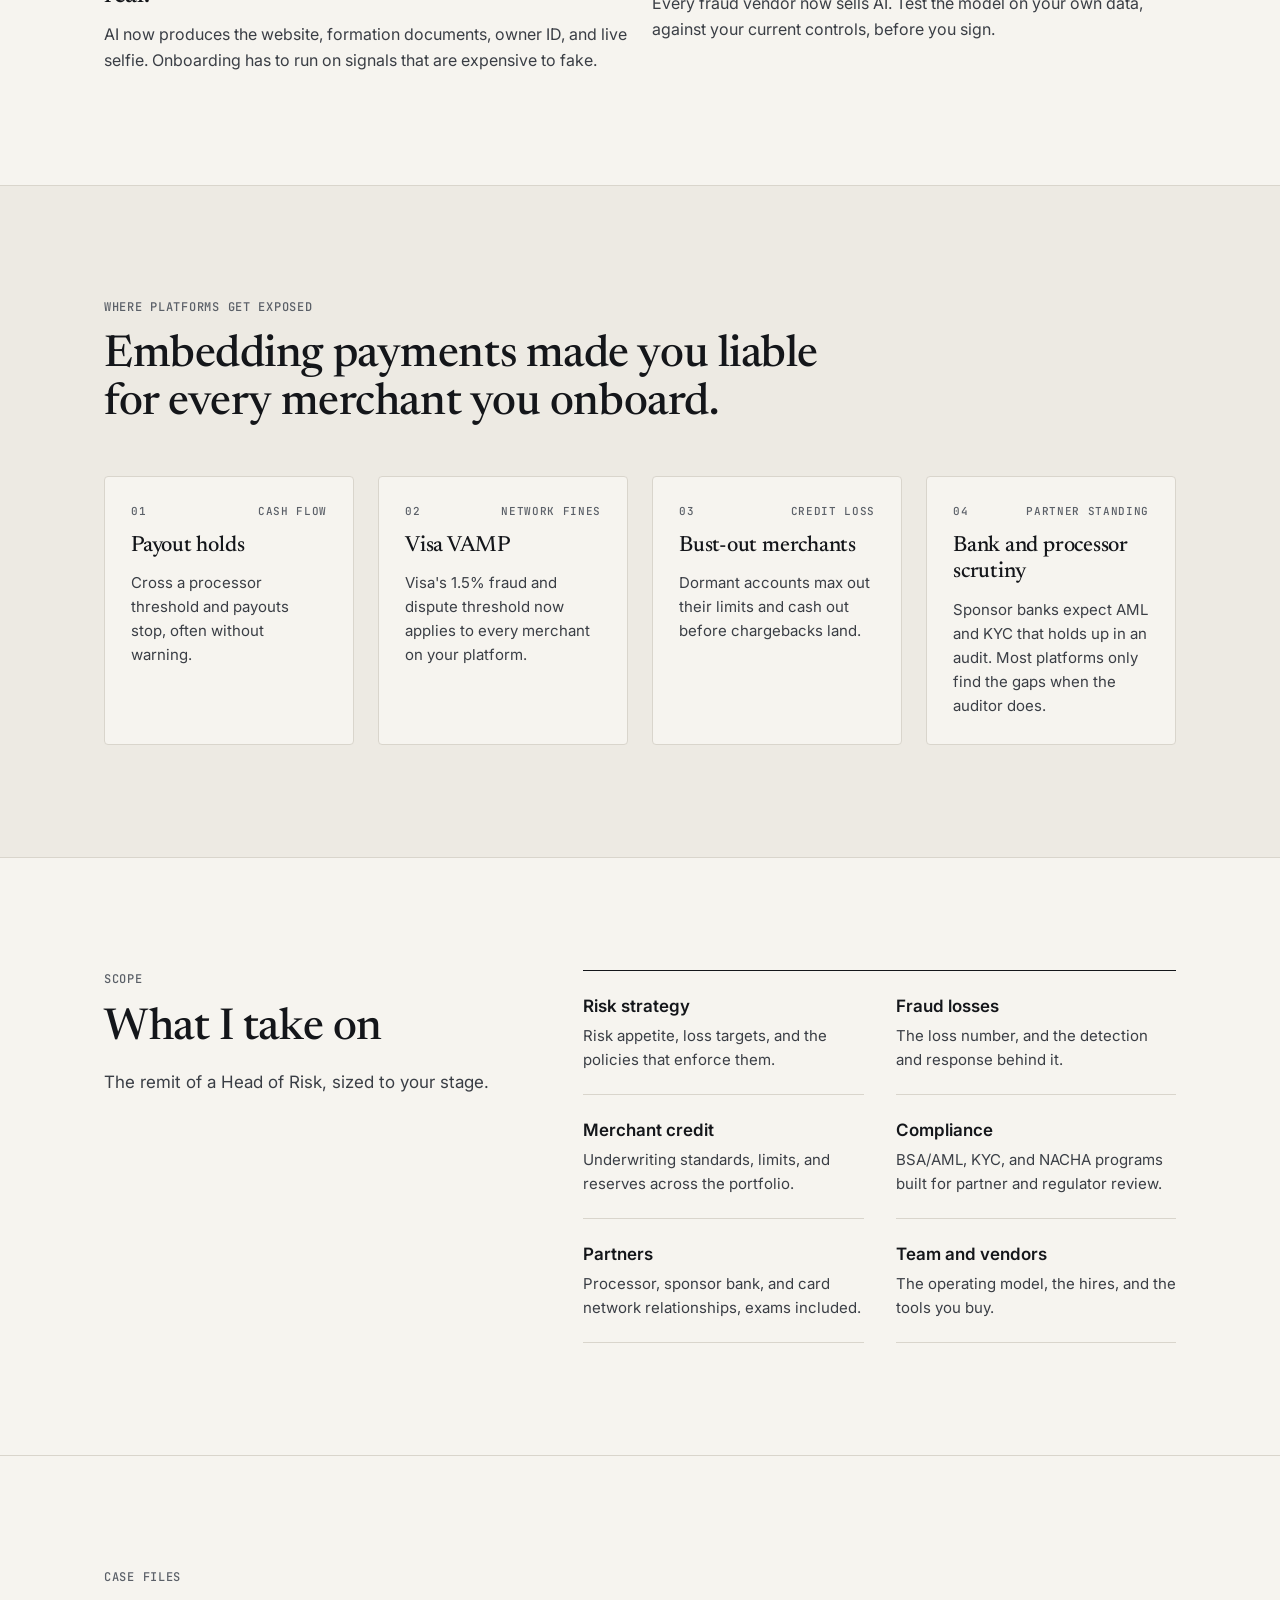
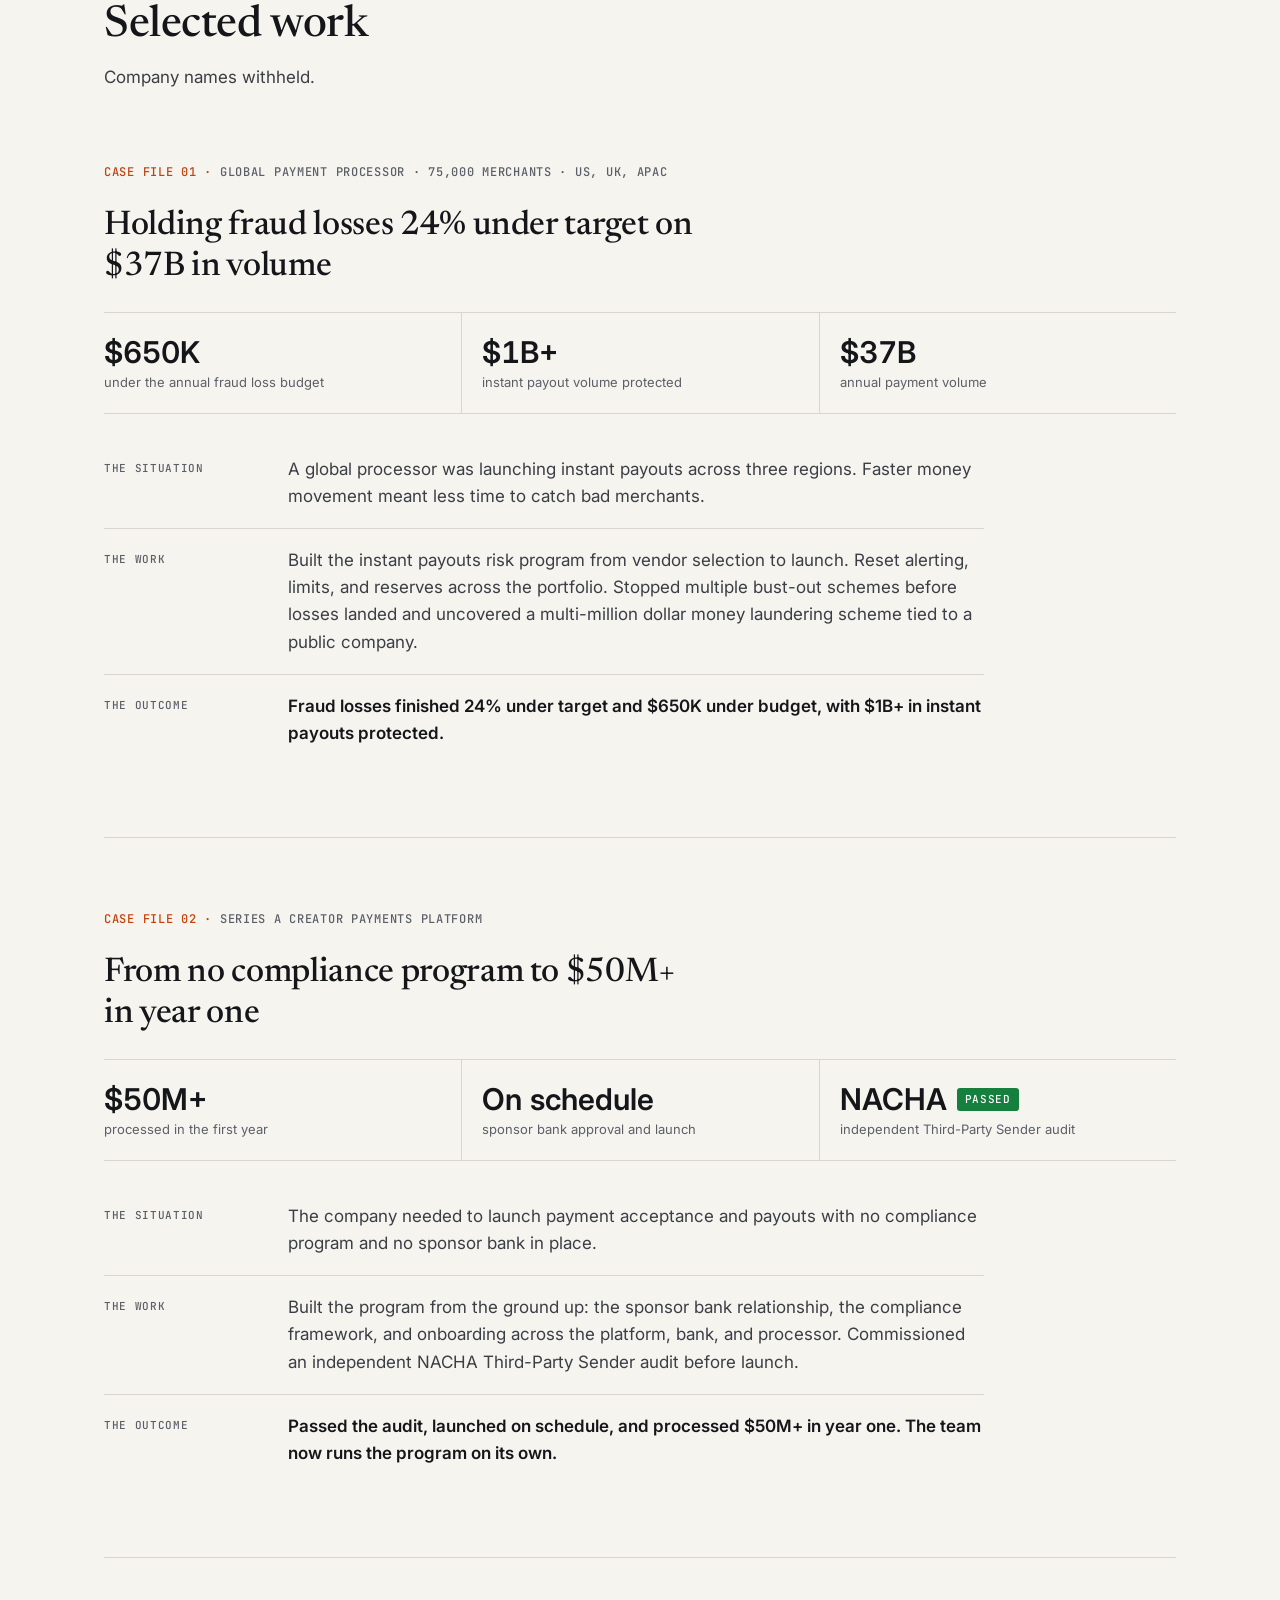
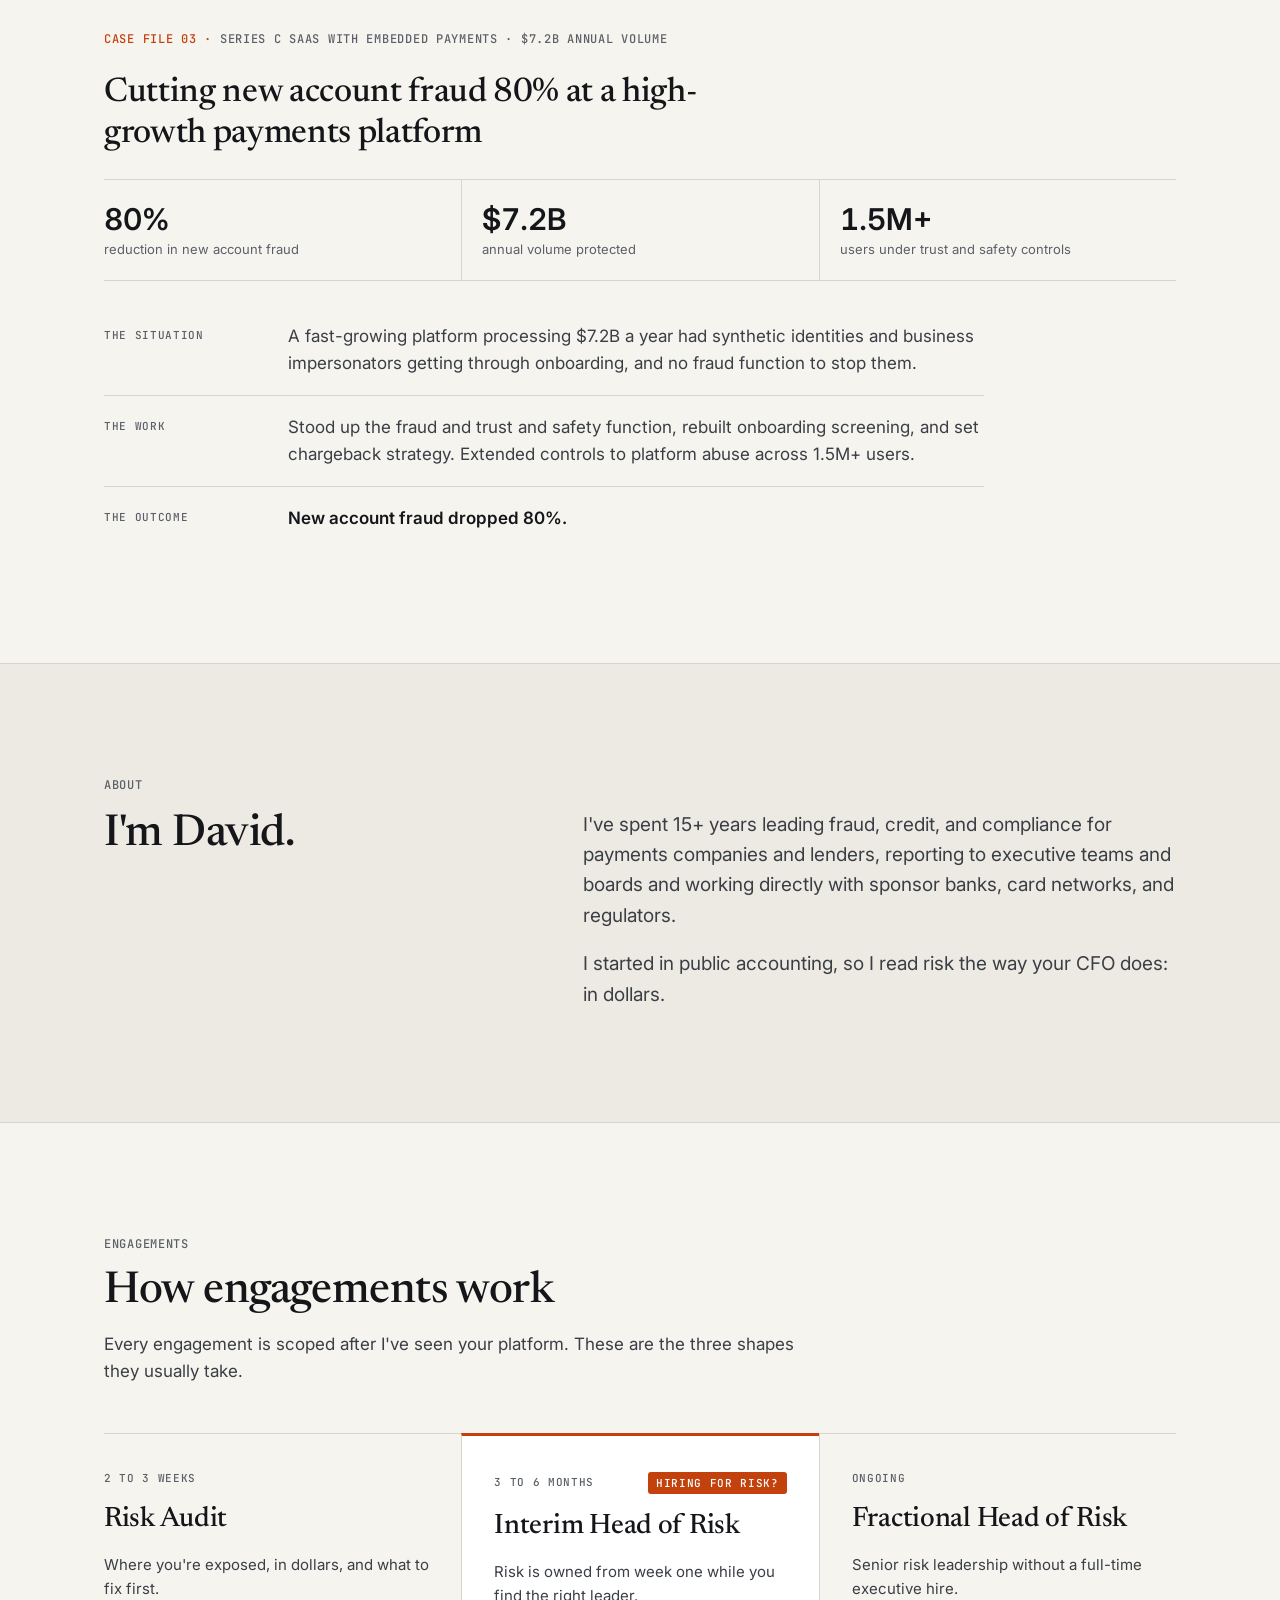
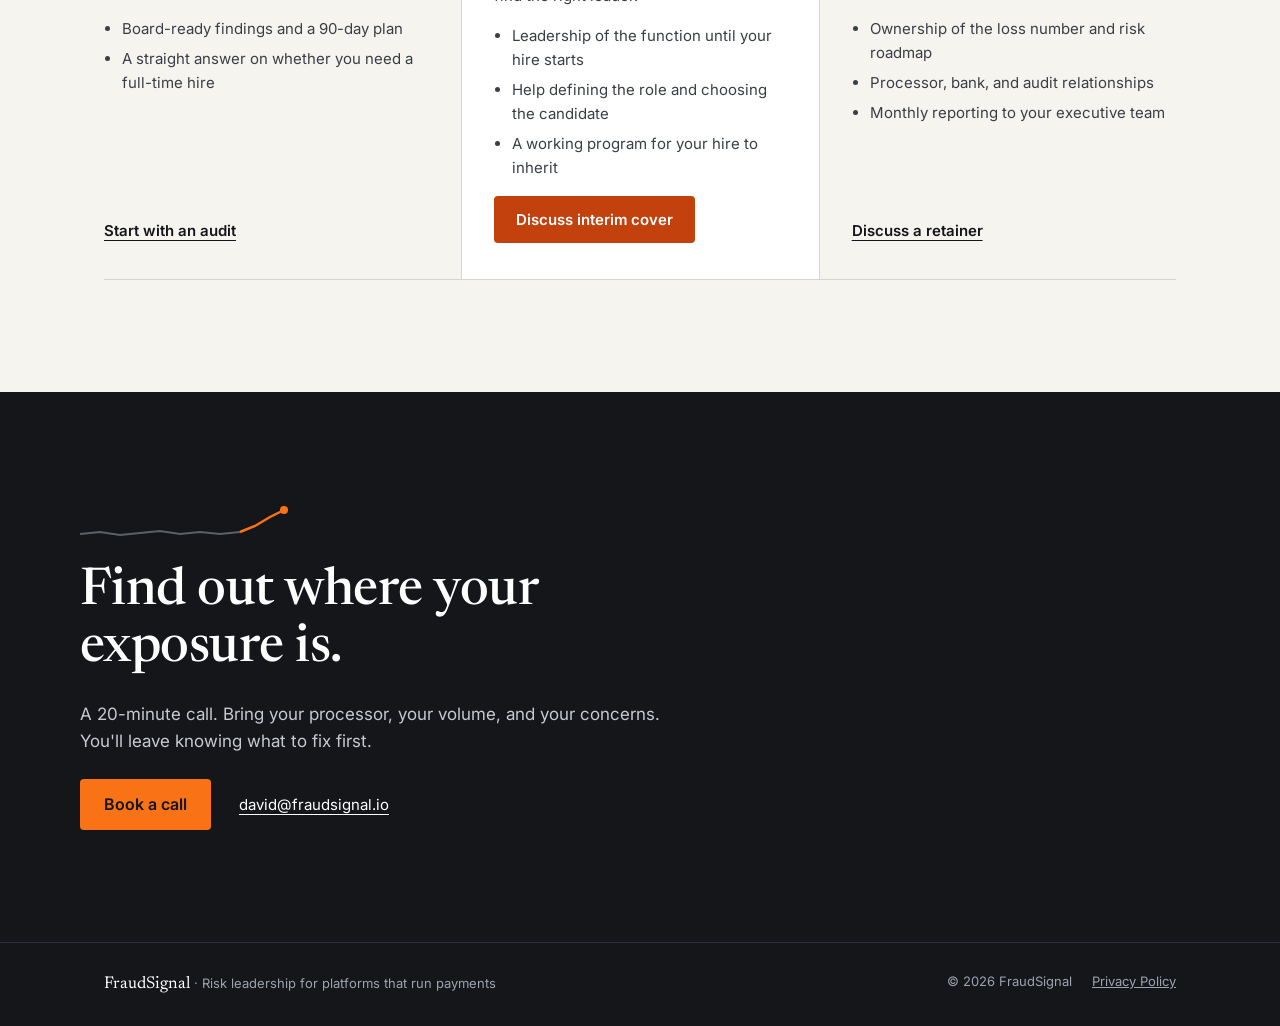
==== commit 00e89722: "Redesign site: audit memo design system, /audit page, email CTAs - Rebuild homepage from the redesig" ====
--- a/index.html
+++ b/index.html
@@ -1,1092 +1,333 @@
-<!DOCTYPE html>
+<!doctype html>
 <html lang="en">
 <head>
-    <meta charset="UTF-8">
-    <meta name="viewport" content="width=device-width, initial-scale=1.0">
-    <title>FraudSignal | Fraud, Risk & Compliance Consulting for SaaS</title>
-    <meta name="description" content="Expert fraud prevention, risk operations, and compliance consulting for SaaS companies and ISVs building embedded payment programs.">
-    
-    <!-- Fonts -->
-    <link href="https://fonts.googleapis.com/css2?family=Inter:wght@300;400;500;600;700&display=swap" rel="stylesheet">
-    
-    <style>
-        :root {
-            --bg-dark: #0A2540;
-            --bg-darker: #051829;
-            --accent: #00D4FF;
-            --accent-glow: rgba(0, 212, 255, 0.15);
-            --text-main: #ffffff;
-            --text-muted: #94a3b8;
-            --card-bg: rgba(255, 255, 255, 0.02);
-            --card-border: rgba(255, 255, 255, 0.08);
-            --spacing-container: 1100px;
-        }
-
-        html { scroll-behavior: smooth; }
-
-        * { box-sizing: border-box; margin: 0; padding: 0; }
-
-        ::selection { background: var(--accent); color: var(--bg-darker); }
-
-        body {
-            font-family: 'Inter', sans-serif;
-            background-color: var(--bg-dark);
-            background-image:
-                radial-gradient(circle at 10% 20%, rgba(0, 212, 255, 0.03) 0%, transparent 40%),
-                radial-gradient(circle at 90% 60%, rgba(0, 212, 255, 0.03) 0%, transparent 40%);
-            color: var(--text-main);
-            line-height: 1.6;
-            -webkit-font-smoothing: antialiased;
-        }
-
-        h1, h2, h3, h4 {
-            line-height: 1.2;
-            font-weight: 700;
-            color: #fff;
-            letter-spacing: -0.03em;
-        }
-
-        h1 { font-weight: 700; }
-
-        .eyebrow {
-            font-size: 0.85rem;
-            text-transform: uppercase;
-            letter-spacing: 0.1em;
-            color: var(--accent);
-            font-weight: 600;
-            margin-bottom: 0.5rem;
-            display: block;
-        }
-
-        a { text-decoration: none; color: inherit; transition: color 0.2s; }
-
-        .container {
-            max-width: var(--spacing-container);
-            margin: 0 auto;
-            padding: 0 2rem;
-        }
-
-        .text-accent { color: var(--accent); }
-
-        .btn {
-            display: inline-block;
-            background: var(--accent);
-            color: var(--bg-darker);
-            padding: 14px 28px;
-            border-radius: 6px;
-            font-weight: 600;
-            font-size: 0.95rem;
-            transition: all 0.2s ease;
-            box-shadow: 0 0 20px rgba(0, 212, 255, 0.15);
-        }
-
-        .btn:hover {
-            transform: translateY(-2px);
-            box-shadow: 0 0 30px rgba(0, 212, 255, 0.4);
-            background: #33ddff;
-        }
-
-        .btn-outline {
-            background: transparent;
-            border: 1px solid rgba(0, 212, 255, 0.3);
-            color: var(--accent);
-            padding: 12px 24px;
-            border-radius: 6px;
-            font-weight: 500;
-            transition: all 0.2s;
-        }
-
-        .btn-outline:hover {
-            border-color: var(--accent);
-            background: rgba(0, 212, 255, 0.05);
-            box-shadow: 0 0 20px rgba(0, 212, 255, 0.1);
-        }
-
-        /* Header */
-        header {
-            padding: 1.25rem 0;
-            position: sticky;
-            top: 0;
-            z-index: 100;
-            background: rgba(10, 37, 64, 0.75);
-            backdrop-filter: blur(16px);
-            border-bottom: 1px solid rgba(255, 255, 255, 0.05);
-        }
-
-        nav {
-            display: flex;
-            justify-content: space-between;
-            align-items: center;
-        }
-
-        .logo {
-            font-size: 1.25rem;
-            font-weight: 700;
-            display: flex;
-            align-items: center;
-            gap: 12px;
-            letter-spacing: -0.03em;
-            color: #fff;
-        }
-
-        .logo svg {
-            width: 24px;
-            height: 24px;
-            fill: var(--accent);
-            filter: drop-shadow(0 0 8px rgba(0,212,255,0.5));
-        }
-
-        /* Hero */
-        .hero {
-            padding: 10rem 0 7rem 0;
-            text-align: left;
-        }
-
-        .hero h1 {
-            font-size: 4.5rem;
-            max-width: 820px;
-            margin-bottom: 1.75rem;
-            background: linear-gradient(180deg, #FFFFFF 20%, #94a3b8 100%);
-            -webkit-background-clip: text;
-            background-clip: text;
-            -webkit-text-fill-color: transparent;
-            line-height: 1.05;
-        }
-
-        .hero p {
-            font-size: 1.3rem;
-            color: var(--text-muted);
-            max-width: 620px;
-            margin-bottom: 2.5rem;
-            font-weight: 300;
-        }
-
-        /* Trust Bar */
-        .trust-bar {
-            background: var(--bg-darker);
-            border-top: 1px solid var(--card-border);
-            border-bottom: 1px solid var(--card-border);
-            padding: 1.75rem 0;
-        }
-
-        .trust-bar-inner {
-            display: flex;
-            align-items: center;
-            gap: 3rem;
-            flex-wrap: wrap;
-        }
-
-        .trust-bar-label {
-            font-size: 0.75rem;
-            text-transform: uppercase;
-            letter-spacing: 0.12em;
-            color: var(--text-muted);
-            font-weight: 600;
-            white-space: nowrap;
-        }
-
-        .trust-bar-divider {
-            width: 1px;
-            height: 1.25rem;
-            background: var(--card-border);
-            flex-shrink: 0;
-        }
-
-        .trust-bar-logos {
-            display: flex;
-            align-items: center;
-            gap: 2.5rem;
-            flex-wrap: wrap;
-        }
-
-        .trust-bar-logos span {
-            font-size: 0.95rem;
-            font-weight: 600;
-            color: rgba(255, 255, 255, 0.35);
-            letter-spacing: -0.02em;
-            transition: color 0.2s;
-        }
-
-        .trust-bar-logos span:hover {
-            color: rgba(255, 255, 255, 0.65);
-        }
-
-        /* Who We Help */
-        .who-we-help {
-            padding: 6rem 0;
-            border-bottom: 1px solid var(--card-border);
-        }
-
-        .who-we-help .grid-2 {
-            display: grid;
-            grid-template-columns: repeat(2, 1fr);
-            gap: 2rem;
-        }
-
-        .who-card {
-            background: var(--card-bg);
-            border: 1px solid var(--card-border);
-            padding: 2.5rem;
-            border-radius: 12px;
-            transition: all 0.3s ease;
-            position: relative;
-            overflow: hidden;
-        }
-
-        .who-card:hover {
-            transform: translateY(-5px);
-            border-color: rgba(0, 212, 255, 0.3);
-            box-shadow: 0 20px 40px -10px rgba(0,0,0,0.5);
-        }
-
-        .who-card::after {
-            content: '';
-            position: absolute;
-            top: 0; left: 0; right: 0; bottom: 0;
-            background: radial-gradient(circle at top right, rgba(255,255,255,0.05), transparent 40%);
-            opacity: 0;
-            transition: opacity 0.3s;
-        }
-        .who-card:hover::after { opacity: 1; }
-
-        .who-card-icon {
-            margin-bottom: 1.25rem;
-            filter: drop-shadow(0 0 15px rgba(255,255,255,0.1));
-        }
-
-        .who-card-icon svg, .card-icon svg {
-            stroke: var(--accent);
-            fill: none;
-            stroke-width: 2;
-            stroke-linecap: round;
-            stroke-linejoin: round;
-        }
-
-        .who-card h3 { font-size: 1.35rem; margin-bottom: 0.75rem; }
-
-        .who-card p { color: var(--text-muted); font-size: 1rem; line-height: 1.7; }
-
-        .who-card ul { list-style: none; margin-top: 1rem; }
-
-        .who-card li {
-            position: relative;
-            padding-left: 1.25rem;
-            margin-bottom: 0.5rem;
-            color: var(--text-muted);
-            font-size: 0.95rem;
-        }
-
-        .who-card li::before {
-            content: "→";
-            position: absolute;
-            left: 0;
-            color: var(--accent);
-        }
-
-        /* Problems Section */
-        .problems {
-            padding: 8rem 0;
-            background: var(--bg-darker);
-            border-top: 1px solid var(--card-border);
-            border-bottom: 1px solid var(--card-border);
-            position: relative;
-        }
-
-        .problems::before {
-            content: '';
-            position: absolute;
-            top: 0; left: 0; right: 0; height: 1px;
-            background: linear-gradient(90deg, transparent, var(--accent), transparent);
-            opacity: 0.3;
-        }
-
-        .section-header { margin-bottom: 4rem; }
-
-        .section-header h2 { font-size: 2.75rem; margin-bottom: 1rem; }
-
-        .section-header p { color: var(--text-muted); font-size: 1.1rem; }
-
-        .grid {
-            display: grid;
-            grid-template-columns: repeat(3, 1fr);
-            gap: 2rem;
-        }
-
-        .card {
-            background: var(--card-bg);
-            border: 1px solid var(--card-border);
-            padding: 2.5rem;
-            border-radius: 12px;
-            transition: all 0.3s ease;
-            position: relative;
-            overflow: hidden;
-        }
-
-        .card:hover {
-            transform: translateY(-5px);
-            border-color: rgba(0, 212, 255, 0.3);
-            box-shadow: 0 20px 40px -10px rgba(0,0,0,0.5);
-        }
-
-        .card::after {
-            content: '';
-            position: absolute;
-            top: 0; left: 0; right: 0; bottom: 0;
-            background: radial-gradient(circle at top right, rgba(255,255,255,0.05), transparent 40%);
-            opacity: 0;
-            transition: opacity 0.3s;
-        }
-        .card:hover::after { opacity: 1; }
-
-        .card-icon { margin-bottom: 1.5rem; filter: drop-shadow(0 0 15px rgba(255,255,255,0.1)); }
-
-        .card h3 { margin-bottom: 1rem; font-size: 1.35rem; }
-
-        .card p { color: var(--text-muted); font-size: 1rem; line-height: 1.7; }
-
-        /* Services Section */
-        .services { padding: 8rem 0; }
-
-        .service-item {
-            display: flex;
-            gap: 5rem;
-            margin-bottom: 6rem;
-            align-items: center;
-        }
-
-        .service-item:nth-child(even) { flex-direction: row-reverse; }
-
-        .service-content { flex: 1; }
-
-        .service-visual {
-            flex: 1;
-            background: #020d17;
-            border-radius: 12px;
-            padding: 2.5rem;
-            border: 1px solid var(--card-border);
-            font-family: 'JetBrains Mono', 'Fira Code', 'Courier New', monospace;
-            font-size: 0.85rem;
-            color: #d1d9e0;
-            box-shadow: 0 20px 50px rgba(0,0,0,0.4);
-            position: relative;
-        }
-
-        .service-visual::before {
-            content: '•••';
-            position: absolute;
-            top: 0.75rem; left: 1rem;
-            letter-spacing: 2px;
-            color: #334;
-            font-size: 24px;
-            line-height: 1;
-        }
-
-        .code-block { color: #d2a8ff; }
-        .code-val   { color: #79c0ff; }
-        .code-ok    { color: #3fb950; }
-        .code-warn  { color: #ffd700; }
-        .code-err   { color: #ff6b6b; }
-
-        .service-content h3 { font-size: 2rem; margin-bottom: 1rem; }
-
-        .service-content ul { list-style: none; margin-top: 1.5rem; }
-
-        .service-content li {
-            position: relative;
-            padding-left: 1.5rem;
-            margin-bottom: 0.75rem;
-            color: var(--text-muted);
-        }
-
-        .service-content li::before {
-            content: "→";
-            position: absolute;
-            left: 0;
-            color: var(--accent);
-        }
-
-        /* Case Study */
-        .case-study {
-            padding: 6rem;
-            background: radial-gradient(circle at 100% 0%, #0c2d4d 0%, #051829 100%);
-            border-radius: 20px;
-            margin: 4rem 0;
-            position: relative;
-            overflow: hidden;
-            border: 1px solid rgba(255,255,255,0.08);
-            box-shadow: 0 40px 80px -20px rgba(0,0,0,0.5);
-        }
-
-        .case-stats {
-            display: flex;
-            justify-content: space-between;
-            border-top: 1px solid rgba(255,255,255,0.1);
-            padding-top: 2.5rem;
-            margin-top: 2.5rem;
-        }
-
-        .stat { position: relative; }
-
-        .stat h4 {
-            font-size: 2.5rem;
-            color: var(--accent);
-            margin-bottom: 0.5rem;
-            font-family: 'Courier New', monospace;
-            letter-spacing: -0.05em;
-            text-shadow: 0 0 20px rgba(0, 212, 255, 0.4);
-        }
-
-        .stat p {
-            color: var(--text-muted);
-            font-size: 0.8rem;
-            text-transform: uppercase;
-            letter-spacing: 1px;
-            font-weight: 600;
-        }
-
-        .case-attribution {
-            margin-top: 2rem;
-            padding-top: 1.5rem;
-            border-top: 1px solid rgba(255,255,255,0.06);
-            color: var(--text-muted);
-            font-size: 0.9rem;
-            font-style: italic;
-        }
-
-        /* Engagement Models */
-        .engagement-section {
-            padding: 8rem 0;
-            background: var(--bg-darker);
-            border-top: 1px solid var(--card-border);
-        }
-
-        .engagement-grid {
-            display: grid;
-            grid-template-columns: repeat(2, 1fr);
-            gap: 2rem;
-            margin-top: 4rem;
-        }
-
-        .engagement-card {
-            background: var(--card-bg);
-            border: 1px solid var(--card-border);
-            border-radius: 12px;
-            padding: 3rem;
-            position: relative;
-            overflow: hidden;
-            display: flex;
-            flex-direction: column;
-        }
-
-        .engagement-card.featured {
-            border-color: rgba(0, 212, 255, 0.25);
-            background: rgba(0, 212, 255, 0.03);
-        }
-
-        .engagement-card-label {
-            font-size: 0.75rem;
-            text-transform: uppercase;
-            letter-spacing: 0.12em;
-            color: var(--accent);
-            font-weight: 600;
-            margin-bottom: 0.75rem;
-        }
-
-        .engagement-card h3 {
-            font-size: 1.6rem;
-            margin-bottom: 0.75rem;
-        }
-
-        .engagement-card > p {
-            color: var(--text-muted);
-            font-size: 1rem;
-            line-height: 1.7;
-            margin-bottom: 1.75rem;
-        }
-
-        .engagement-card ul {
-            list-style: none;
-            margin-bottom: 2.5rem;
-            flex: 1;
-        }
-
-        .engagement-card li {
-            position: relative;
-            padding-left: 1.5rem;
-            margin-bottom: 0.75rem;
-            color: var(--text-muted);
-            font-size: 0.95rem;
-        }
-
-        .engagement-card li::before {
-            content: "→";
-            position: absolute;
-            left: 0;
-            color: var(--accent);
-        }
-
-        .engagement-pricing {
-            font-size: 0.8rem;
-            color: var(--text-muted);
-            text-align: center;
-            margin-top: 3rem;
-            padding-top: 1.5rem;
-            border-top: 1px solid var(--card-border);
-            opacity: 0.7;
-        }
-
-        /* CTA */
-        .cta-section {
-            text-align: center;
-            padding: 10rem 0;
-            position: relative;
-        }
-
-        .cta-section h2 { font-size: 3.5rem; margin-bottom: 2rem; }
-
-        /* Contact Form */
-        .contact-form {
-            max-width: 640px;
-            margin: 3rem auto 0;
-            text-align: left;
-            background: var(--card-bg);
-            border: 1px solid var(--card-border);
-            border-radius: 16px;
-            padding: 3rem;
-        }
-
-        .form-grid {
-            display: grid;
-            grid-template-columns: repeat(2, 1fr);
-            gap: 1.25rem;
-        }
-
-        .form-field { display: flex; flex-direction: column; }
-
-        .form-field.full { grid-column: 1 / -1; }
-
-        .form-field label {
-            font-size: 0.8rem;
-            text-transform: uppercase;
-            letter-spacing: 0.08em;
-            color: var(--text-muted);
-            font-weight: 600;
-            margin-bottom: 0.5rem;
-        }
-
-        .form-field input,
-        .form-field textarea {
-            background: var(--bg-darker);
-            border: 1px solid var(--card-border);
-            border-radius: 6px;
-            padding: 12px 14px;
-            color: var(--text-main);
-            font-family: 'Inter', sans-serif;
-            font-size: 0.95rem;
-            transition: border-color 0.2s, box-shadow 0.2s;
-        }
-
-        .form-field input:focus,
-        .form-field textarea:focus {
-            outline: none;
-            border-color: var(--accent);
-            box-shadow: 0 0 0 3px var(--accent-glow);
-        }
-
-        .form-field textarea { resize: vertical; min-height: 110px; }
-
-        .contact-form .btn { margin-top: 1.5rem; width: 100%; border: none; cursor: pointer; font-family: 'Inter', sans-serif; }
-
-        .form-status {
-            margin-top: 1.25rem;
-            font-size: 0.95rem;
-            text-align: center;
-            display: none;
-        }
-
-        .form-status.success { display: block; color: var(--accent); }
-        .form-status.error { display: block; color: #ff6b6b; }
-
-        /* Footer */
-        footer {
-            border-top: 1px solid var(--card-border);
-            padding: 5rem 0;
-            color: var(--text-muted);
-            font-size: 0.95rem;
-            background: var(--bg-darker);
-        }
-
-        .footer-content {
-            display: flex;
-            justify-content: space-between;
-            align-items: flex-start;
-        }
-
-        /* Mobile */
-        @media (max-width: 768px) {
-            /* Container */
-            .container { padding: 0 1.25rem; }
-
-            /* Hero */
-            .hero { padding: 5rem 0 3.5rem 0; }
-            .hero h1 { font-size: 2rem; line-height: 1.1; }
-            .hero h1 br { display: none; }
-            .hero p { font-size: 1.05rem; margin-bottom: 1.5rem; }
-
-            /* Trust bar */
-            .trust-bar-divider { display: none; }
-            .trust-bar-label { width: 100%; margin-bottom: 0.25rem; }
-            .trust-bar-inner { gap: 1rem; }
-            .trust-bar-logos { gap: 1.25rem; }
-            .trust-bar-logos span { font-size: 0.85rem; }
-
-            /* Section headings */
-            .section-header h2 { font-size: 1.75rem; }
-            .section-header { margin-bottom: 2.5rem; }
-
-            /* Who We Help */
-            .who-we-help { padding: 4rem 0; }
-            .who-we-help .grid-2 { grid-template-columns: 1fr; }
-            .who-card { padding: 1.75rem; }
-
-            /* Problems */
-            .problems { padding: 4rem 0; }
-            .grid { grid-template-columns: 1fr; }
-            .card { padding: 1.75rem; }
-
-            /* Process */
-            .process-section { padding: 5rem 0 !important; }
-            .process-grid { grid-template-columns: 1fr !important; gap: 3rem !important; }
-
-            /* Services */
-            .services { padding: 4rem 0; }
-            .service-item,
-            .service-item:nth-child(even) { flex-direction: column; gap: 2rem; margin-bottom: 3.5rem; }
-            .service-content h3 { font-size: 1.5rem; }
-            .service-visual { padding: 2rem 1.5rem; font-size: 0.8rem; }
-
-            /* Case study */
-            .case-study { padding: 2rem 1.25rem; }
-            .case-study-inner { padding: 0 !important; }
-            .case-stats { flex-direction: column; gap: 1.75rem; }
-            .stat h4 { font-size: 2rem; }
-
-            /* Engagement */
-            .engagement-section { padding: 4rem 0; }
-            .engagement-grid { grid-template-columns: 1fr; margin-top: 2.5rem; }
-            .engagement-card { padding: 2rem; }
-
-            /* CTA */
-            .cta-section { padding: 5rem 0; }
-            .cta-section h2 { font-size: 2rem; margin-bottom: 1.5rem; }
-            .contact-form { padding: 1.75rem; }
-            .form-grid { grid-template-columns: 1fr; }
-
-            /* Footer */
-            footer { padding: 3rem 0; }
-            .footer-content { flex-direction: column; gap: 1.5rem; }
-            .footer-content > div:last-child { text-align: left !important; }
-        }
-    </style>
+<meta charset="utf-8">
+<meta name="viewport" content="width=device-width, initial-scale=1">
+<title>FraudSignal | Fractional Head of Risk for SaaS Platforms Running Payments</title>
+<meta name="description" content="Fractional fraud, merchant risk, and compliance leadership for SaaS platforms with embedded payments. Risk audits, interim coverage while you hire, and ongoing retainers.">
+<link rel="canonical" href="https://fraudsignal.io/">
+<meta name="theme-color" content="#F6F4EF">
+
+<meta property="og:type" content="website">
+<meta property="og:site_name" content="FraudSignal">
+<meta property="og:url" content="https://fraudsignal.io/">
+<meta property="og:title" content="Payments made you a risk business. Lead it like one.">
+<meta property="og:description" content="Fractional fraud, merchant risk, and compliance leadership for SaaS platforms with embedded payments. Risk audits, interim coverage while you hire, and ongoing retainers.">
+<meta property="og:image" content="https://fraudsignal.io/assets/og-image.png">
+<meta property="og:image:width" content="1200">
+<meta property="og:image:height" content="630">
+<meta property="og:image:alt" content="Payments made you a risk business. Lead it like one. fraudsignal.io">
+<meta name="twitter:card" content="summary_large_image">
+<meta name="twitter:title" content="Payments made you a risk business. Lead it like one.">
+<meta name="twitter:description" content="Fractional fraud, merchant risk, and compliance leadership for SaaS platforms with embedded payments.">
+<meta name="twitter:image" content="https://fraudsignal.io/assets/og-image.png">
+
+<link rel="icon" href="/favicon.svg" type="image/svg+xml">
+<link rel="icon" href="/assets/favicon-32.png" sizes="32x32" type="image/png">
+<link rel="apple-touch-icon" href="/assets/apple-touch-icon.png">
+
+<link rel="preconnect" href="https://fonts.googleapis.com">
+<link rel="preconnect" href="https://fonts.gstatic.com" crossorigin>
+<link rel="stylesheet" href="https://fonts.googleapis.com/css2?family=Inter:wght@400;600&amp;family=JetBrains+Mono:wght@500&amp;family=Newsreader:opsz,wght@6..72,500&amp;display=swap">
+<link rel="stylesheet" href="/assets/site.css">
+
+<script defer data-domain="fraudsignal.io" src="https://plausible.io/js/script.js"></script>
+<script>window.plausible = window.plausible || function () { (window.plausible.q = window.plausible.q || []).push(arguments) }</script>
 </head>
 <body>
-
-    <!-- Nav -->
-    <header>
-        <div class="container">
-            <nav>
-                <div class="logo">
-                    <svg viewBox="0 0 24 24">
-                        <path d="M12 2L2 7l10 5 10-5-10-5zm0 9l2.5-1.25L12 8.5l-2.5 1.25L12 11zm0 2.5l-5-2.5-5 2.5L12 22l10-8.5-5-2.5-5 2.5z"/>
-                    </svg>
-                    FraudSignal
-                </div>
-                <a href="mailto:david@fraudsignal.io?subject=Risk%20Review%20Request&body=Company%3A%0AProcessor%3A%0AMonthly%20payment%20volume%3A%0AWhere%20risk%20is%20showing%20up%3A%0A" class="btn-outline" style="padding: 8px 16px;">Request a Risk Review</a>
-            </nav>
-        </div>
-    </header>
-
-    <!-- Hero -->
-    <section class="hero">
-        <div class="container">
-            <!-- Change 1: second line updated -->
-            <h1>Fraud and compliance exposure grows faster than your team.<br><span class="text-accent">I help you get ahead of it.</span></h1>
-            <p>Fraud prevention, risk operations & compliance consulting for SaaS companies and ISVs scaling embedded payment programs.</p>
-            <!-- Change 2: founder credibility line -->
-            <p style="font-size: 0.95rem; color: var(--text-muted); max-width: 620px; margin-top: -1.5rem; margin-bottom: 2rem; font-style: italic;">I'm David. Over 15+ years I've built fraud operations from the ground up at hypergrowth fintech and embedded-payments companies, and directed global risk protecting over $1B in annual payment volume.</p>
-
-            <!-- Change 3: tightened bullets -->
-            <ul style="list-style: none; margin-bottom: 2.5rem; color: var(--text-muted);">
-                <li style="margin-bottom: 0.75rem; display: flex; align-items: start;">
-                    <span style="color: var(--accent); margin-right: 10px; font-size: 1.1rem;">➤</span>
-                    <span>Custom fraud rules and monitoring tuned to your payment stack</span>
-                </li>
-                <li style="margin-bottom: 0.75rem; display: flex; align-items: start;">
-                    <span style="color: var(--accent); margin-right: 10px; font-size: 1.1rem;">➤</span>
-                    <span>Embedded ownership of KYC, compliance, incident response, and risk operations</span>
-                </li>
-            </ul>
-
-            <!-- Change 4: CTA text -->
-            <a href="mailto:david@fraudsignal.io?subject=Risk%20Review%20Request&body=Company%3A%0AProcessor%3A%0AMonthly%20payment%20volume%3A%0AWhere%20risk%20is%20showing%20up%3A%0A" class="btn">Request a Risk Review</a>
-        </div>
-    </section>
-
-    <!-- Processor Trust Bar -->
-    <div class="trust-bar">
-        <div class="container">
-            <div class="trust-bar-inner">
-                <span class="trust-bar-label">Processors & gateways</span>
-                <div class="trust-bar-logos">
-                    <span>Stripe</span>
-                    <span>Adyen</span>
-                </div>
-                <div class="trust-bar-divider"></div>
-                <span class="trust-bar-label">Bank rails & frameworks</span>
-                <div class="trust-bar-logos">
-                    <span>ACH</span>
-                    <span>NACHA</span>
-                    <span>Plaid</span>
-                </div>
-            </div>
-        </div>
-    </div>
-
-    <!-- Who We Help -->
-    <section class="who-we-help">
-        <div class="container">
-            <div class="section-header">
-                <span class="eyebrow">Who I Work With</span>
-                <h2>Built for SaaS Companies Running Payments</h2>
-            </div>
-            <div class="grid-2">
-                <div class="who-card">
-                    <div class="who-card-icon"><svg width="32" height="32" viewBox="0 0 24 24"><path d="M12 22v-5"/><path d="M9 8V2"/><path d="M15 8V2"/><path d="M18 8v5a4 4 0 0 1-4 4h-4a4 4 0 0 1-4-4V8Z"/></svg></div>
-                    <h3>ISVs & Embedded Payment Platforms</h3>
-                    <p>When you embed payments into your software, you inherit fraud and compliance liability for every transaction your merchants run. Most ISVs don't have the in-house risk function to manage it.</p>
-                    <ul>
-                        <li>Sub-merchant underwriting & onboarding risk</li>
-                        <li>Processor compliance obligations (PCI, AML)</li>
-                        <li>Liability exposure from merchant fraud losses</li>
-                    </ul>
-                </div>
-                <div class="who-card">
-                    <div class="who-card-icon"><svg width="32" height="32" viewBox="0 0 24 24"><path d="m2 7 4.41-4.41A2 2 0 0 1 7.83 2h8.34a2 2 0 0 1 1.42.59L22 7"/><path d="M4 12v8a2 2 0 0 0 2 2h12a2 2 0 0 0 2-2v-8"/><path d="M15 22v-4a2 2 0 0 0-2-2h-2a2 2 0 0 0-2 2v4"/><path d="M2 7h20"/><path d="M22 7v3a2 2 0 0 1-2 2a2.7 2.7 0 0 1-1.59-.63.7.7 0 0 0-.82 0A2.7 2.7 0 0 1 16 12a2.7 2.7 0 0 1-1.59-.63.7.7 0 0 0-.82 0A2.7 2.7 0 0 1 12 12a2.7 2.7 0 0 1-1.59-.63.7.7 0 0 0-.82 0A2.7 2.7 0 0 1 8 12a2.7 2.7 0 0 1-1.59-.63.7.7 0 0 0-.82 0A2.7 2.7 0 0 1 4 12a2 2 0 0 1-2-2V7"/></svg></div>
-                    <h3>SaaS Marketplaces & Multi-Merchant Platforms</h3>
-                    <p>Operating a marketplace means managing fraud risk at scale, across hundreds or thousands of sellers. A single bad actor can trigger processor account reviews and damage your entire portfolio standing.</p>
-                    <ul>
-                        <li>Portfolio-level fraud monitoring & alerting</li>
-                        <li>Chargeback liability and dispute management</li>
-                        <li>KYC flow design for high-volume merchant onboarding</li>
-                    </ul>
-                </div>
-            </div>
-        </div>
-    </section>
-
-    <!-- Problem Grid -->
-    <section class="problems">
-        <div class="container">
-            <div class="section-header">
-                <h2>What breaks when volume spikes</h2>
-                <p>Scaling revenue often breaks default payment configurations.</p>
-            </div>
-            <div class="grid">
-                <div class="card">
-                    <div class="card-icon"><svg width="32" height="32" viewBox="0 0 24 24"><path d="m21.73 18-8-14a2 2 0 0 0-3.48 0l-8 14A2 2 0 0 0 4 21h16a2 2 0 0 0 1.73-3Z"/><path d="M12 9v4"/><path d="M12 17h.01"/></svg></div>
-                    <h3>Account Reviews & Holds</h3>
-                    <p>If risk flags trigger, processors can pause payouts fast. I align your risk logic with processor risk models to keep cash flowing.</p>
-                </div>
-                <div class="card">
-                    <div class="card-icon"><svg width="32" height="32" viewBox="0 0 24 24"><path d="M20 13c0 5-3.5 7.5-7.66 8.95a1 1 0 0 1-.67-.01C7.5 20.5 4 18 4 13V6a1 1 0 0 1 1-1c2 0 4.5-1.2 6.24-2.72a1.17 1.17 0 0 1 1.52 0C14.51 3.81 17 5 19 5a1 1 0 0 1 1 1Z"/><path d="M12 8v4"/><path d="M12 16h.01"/></svg></div>
-                    <h3>Card Testing Attacks</h3>
-                    <p>Thousands of small authorizations from bots trigger risk flags and drive up processing costs ($0.30/attempt adds up fast).</p>
-                </div>
-                <!-- Change 6: KYC card paragraph -->
-                <div class="card">
-                    <div class="card-icon"><svg width="32" height="32" viewBox="0 0 24 24"><path d="m16 16 3-8 3 8c-.87.65-1.92 1-3 1s-2.13-.35-3-1Z"/><path d="m2 16 3-8 3 8c-.87.65-1.92 1-3 1s-2.13-.35-3-1Z"/><path d="M7 21h10"/><path d="M12 3v18"/><path d="M3 7h2c2 0 5-1 7-2 2 1 5 2 7 2h2"/></svg></div>
-                    <h3>Hidden Liability & KYC Risks</h3>
-                    <p>Onboarding the wrong merchant can create losses, processor scrutiny, and portfolio risk. I build defensible KYC and underwriting flows that catch problems before they scale.</p>
-                </div>
-            </div>
-        </div>
-    </section>
-
-    <!-- Process -->
-    <section class="process-section" style="padding: 10rem 0; border-bottom: 1px solid var(--card-border); position: relative;">
-        <div style="position: absolute; top: 50%; left: 0; right: 0; height: 1px; background: linear-gradient(90deg, transparent, var(--card-border), transparent); z-index: -1;"></div>
-
-        <div class="container">
-            <div class="section-header" style="text-align: center; margin-bottom: 5rem;">
-                <h2>How I secure your growth</h2>
-            </div>
-            <div class="process-grid" style="display: grid; grid-template-columns: repeat(3, 1fr); gap: 4rem; text-align: center;">
-                <!-- Step 1 -->
-                <div style="position: relative;">
-                    <div style="font-size: 6rem; color: rgba(255,255,255,0.03); font-weight: 800; line-height: 1; margin-bottom: -2rem; position: relative; z-index: -1;">01</div>
-                    <h3 style="margin-bottom: 1rem; font-size: 1.5rem;">Audit & Architecture</h3>
-                    <p style="color: var(--text-muted); font-size: 1.05rem;">Deep dive into your payment stack. I map out leaks, high-risk vectors, and friction points in your user journey.</p>
-                </div>
-                <!-- Step 2 -->
-                <div style="position: relative;">
-                    <div style="font-size: 6rem; color: rgba(255,255,255,0.03); font-weight: 800; line-height: 1; margin-bottom: -2rem; position: relative; z-index: -1;">02</div>
-                    <h3 style="margin-bottom: 1rem; font-size: 1.5rem;">Remediation & Ops</h3>
-                    <p style="color: var(--text-muted); font-size: 1.05rem;">I deploy custom fraud rules across your payment stack, monitoring dashboards, and dispute defense SOPs.</p>
-                </div>
-                <!-- Step 3 -->
-                <div style="position: relative;">
-                    <div style="font-size: 6rem; color: rgba(255,255,255,0.03); font-weight: 800; line-height: 1; margin-bottom: -2rem; position: relative; z-index: -1;">03</div>
-                    <h3 style="margin-bottom: 1rem; font-size: 1.5rem;">Fractional Leadership</h3>
-                    <p style="color: var(--text-muted); font-size: 1.05rem;">I stay embedded with your team, managing incidents, processor relationships, and risk as volume scales.</p>
-                </div>
-            </div>
-        </div>
-    </section>
-
-    <!-- Services -->
-    <section class="services">
-        <div class="container">
-            <!-- Change 7: section heading -->
-            <div class="section-header">
-                <h2>What I Build</h2>
-            </div>
-
-            <!-- Service 1 -->
-            <div class="service-item">
-                <div class="service-content">
-                    <h3>Adaptive Fraud Rule Architecture</h3>
-                    <p>I architect custom fraud logic that blocks attacks without killing conversion. Processor-agnostic expertise across Stripe Radar, Adyen RevenueProtect, Checkout.com Risk, and custom internal tooling.</p>
-                    <ul>
-                        <li>Platform-agnostic rule sets (Stripe, Adyen, Checkout.com, and others)</li>
-                        <li>Card security strategies (3DS, AVS, CVC)</li>
-                        <li>Precision allowlist/blocklist management</li>
-                    </ul>
-                </div>
-                <div class="service-visual">
-                    <span class="code-block">BLOCK IF</span> :block_level: = 'high'<br>
-                    <span class="code-block">AND</span> :ip_country: != :card_country:<br>
-                    <span class="code-block">AND</span> :amount_in_usd: > <span class="code-val">500.00</span><br>
-                    <br>
-                    <span class="code-block">REVIEW IF</span> :cvc_check: != 'pass'
-                </div>
-            </div>
-
-            <!-- Service 2 -->
-            <div class="service-item">
-                <div class="service-content">
-                    <h3>Merchant Risk Monitoring</h3>
-                    <p>For marketplaces and platforms, I build monitoring logic that tracks sub-merchant health across your portfolio and flags risk before it becomes liability.</p>
-                    <ul>
-                        <li>SQL queries for real-time risk dashboards</li>
-                        <li>Slack integrations for instant fraud alerts</li>
-                        <li>Underwriting criteria & KYC flow optimization</li>
-                    </ul>
-                </div>
-                <div class="service-visual">
-                    <span class="code-block">SELECT</span> merchant_id, <span class="code-block">COUNT</span>(*) as disputes<br>
-                    <span class="code-block">FROM</span> payments<br>
-                    <span class="code-block">WHERE</span> status = 'disputed'<br>
-                    <span class="code-block">GROUP BY</span> merchant_id<br>
-                    <span class="code-block">HAVING</span> disputes > <span class="code-val">5</span>;
-                </div>
-            </div>
-
-            <!-- Service 3 -->
-            <div class="service-item">
-                <div class="service-content">
-                    <h3>Operational Playbooks & Incident Response</h3>
-                    <!-- Change 8: service 3 paragraph -->
-                    <p>Without documented protocols, every fraud incident becomes improvised. I build clear operating playbooks for incident response, disputes, and decisioning so your team can move quickly without making risk worse.</p>
-                    <ul>
-                        <li>Actionable Incident Response Plans for attacks</li>
-                        <li>High-win-rate Dispute Evidence templates</li>
-                        <li>Decision trees for Refund vs. Chargeback logic</li>
-                    </ul>
-                </div>
-                <div class="service-visual">
-                    <div style="font-family: 'Courier New', monospace; font-size: 0.9rem; line-height: 1.5;">
-                        <span style="color: #ff6b6b; font-weight: bold;">[ALERT]</span> BIN Attack Detected<br>
-                        <span style="color: var(--text-muted);">├──</span> 1. Activate "High Friction" Rule Set<br>
-                        <span style="color: var(--text-muted);">├──</span> 2. Isolate BIN prefix: <span style="color: var(--accent);">411111</span><br>
-                        <span style="color: var(--text-muted);">└──</span> 3. <span style="color: #ffd700;">ACTION:</span> Batch Refund (&lt; 6 hrs)
-                    </div>
-                </div>
-            </div>
-
-            <!-- Service 4 — Compliance & Regulatory Readiness -->
-            <div class="service-item">
-                <div class="service-content">
-                    <h3>Compliance & Regulatory Readiness</h3>
-                    <p>Embedding payments triggers real regulatory obligations. I build the compliance infrastructure, policies, frameworks, and documentation, so you stay audit-ready and processor-approved as you scale.</p>
-                    <ul>
-                        <li>PCI DSS scope reduction & audit readiness</li>
-                        <li>AML/BSA program design and policy review</li>
-                        <li>KYC compliance frameworks & merchant onboarding documentation</li>
-                        <li>Regulatory risk assessment for new payment markets</li>
-                    </ul>
-                </div>
-                <div class="service-visual">
-                    <div style="font-family: 'Courier New', monospace; font-size: 0.85rem; line-height: 1.8;">
-                        <span class="code-ok">✔</span> PCI DSS SAQ-D: <span class="code-val">Scope Reduced</span><br>
-                        <span class="code-ok">✔</span> AML Policy: <span class="code-val">Reviewed &amp; Signed</span><br>
-                        <span class="code-ok">✔</span> KYC Flow: <span class="code-val">Documented</span><br>
-                        <span class="code-warn">⚠</span> Merchant TOS: <span style="color: #ffd700;">Needs Update</span><br>
-                        <span class="code-err">✘</span> BSA Program: <span style="color: #ff6b6b;">Not Implemented</span><br>
-                        <br>
-                        <span style="color: var(--text-muted);">// 2 items require immediate action</span>
-                    </div>
-                </div>
-            </div>
-
-        </div>
-    </section>
-
-    <!-- Case Studies -->
-    <section style="padding: 0 0 2rem 0;">
-        <div class="container">
-            <div class="section-header" style="margin-bottom: 1.5rem;">
-                <span class="eyebrow">Case Studies</span>
-                <h2>What the work actually looks like</h2>
-            </div>
-            <!-- Change 9: trust note under heading -->
-            <p style="color: var(--text-muted); font-size: 0.9rem; margin-bottom: 1rem; font-style: italic;">Representative examples based on real work. Company details have been anonymized.</p>
-        </div>
-    </section>
-
-    <!-- Case Study 1: Creator Payments -->
-    <section class="container">
-        <div class="case-study">
-            <div class="case-study-inner" style="padding: 0 3rem;">
-                <h4 style="color:var(--accent); text-transform: uppercase; letter-spacing: 2px; font-size: 0.9rem; margin-bottom: 1rem;">Series A Creator Payments Platform</h4>
-                <h2>Standing Up a Compliant Payments Program From Zero</h2>
-                <p style="color: var(--text-muted); max-width: 700px; margin-top: 1rem; line-height: 1.8;">
-                    A Series A creator payments platform needed to launch payment acceptance and payouts but had no compliance foundation and no sponsor bank relationship in place.<br><br>
-                    I worked directly with their sponsor bank to build the payment acceptance program from the ground up, and project-managed the full onboarding, aligning the platform, the bank, and the processor through a process most early-stage teams underestimate. I authored the complete compliance stack: policies and procedures, the KYC and onboarding framework, and the operational documentation the bank required for approval.<br><br>
-                    To validate the program against NACHA Third-Party Sender requirements, I brought in an independent firm to audit everything I had built. The program passed, and I trained their staff on proper payment and risk procedures so it could run without me in the room.<br><br>
-                    The platform launched on schedule and processed over $100M in its first year, on compliance infrastructure built to scale with it.
-                </p>
-
-                <div class="case-stats">
-                    <div class="stat">
-                        <h4 style="font-size: 2.5rem;">$100M+</h4>
-                        <p>Processed in year one</p>
-                    </div>
-                    <div class="stat">
-                        <h4 style="font-size: 2.5rem;">0 to 1</h4>
-                        <p>Payments program built from scratch</p>
-                    </div>
-                    <div class="stat">
-                        <h4 style="font-size: 2.5rem;">NACHA</h4>
-                        <p>Third-Party Sender audit passed</p>
-                    </div>
-                </div>
-            </div>
-        </div>
-    </section>
-
-    <!-- Case Study 2: EdTech -->
-    <section class="container">
-        <div class="case-study">
-            <div class="case-study-inner" style="padding: 0 3rem;">
-                <h4 style="color:var(--accent); text-transform: uppercase; letter-spacing: 2px; font-size: 0.9rem; margin-bottom: 1rem;">Series C EdTech Platform</h4>
-                <h2>From Processor Flag to Clear Standing</h2>
-                <p style="color: var(--text-muted); max-width: 700px; margin-top: 1rem; line-height: 1.8;">
-                    A Series C EdTech platform came to me after a $200,000 fraud event and rising processor pressure.<br><br>
-                    They were onboarding sub-merchants to process tuition payments, but their underwriting was thin and inconsistently enforced. Bad actors slipped through onboarding, ran chargebacks the platform was fully liable for, and pushed their chargeback ratio past the threshold that triggers a processor review. They had no internal risk function, no playbook, and no one who owned it.<br><br>
-                    In 30 days, I built that function.<br><br>
-                    I designed a sub-merchant underwriting and KYC framework their onboarding team now enforces on every applicant, stood up a real-time risk monitoring dashboard their ops team uses daily, and trained their team on dispute response and chargeback defense. I stayed on as their fractional Head of Risk to own incidents, the processor relationship, and ongoing monitoring.<br><br>
-                    The flag was cleared, the losses stopped, and they now have the infrastructure to scale without repeating it.
-                </p>
-
-                <div class="case-stats">
-                    <div class="stat">
-                        <h4 style="font-size: 2.5rem;">$200k+</h4>
-                        <p>Fraudulent losses stopped</p>
-                    </div>
-                    <div class="stat">
-                        <h4 style="font-size: 2.5rem;">30 days</h4>
-                        <p>Processor flag cleared</p>
-                    </div>
-                    <div class="stat">
-                        <h4 style="font-size: 2.5rem;">0 to 1</h4>
-                        <p>Risk function built from scratch</p>
-                    </div>
-                </div>
-            </div>
-        </div>
-    </section>
-
-    <!-- Engagement Models -->
-    <section class="engagement-section">
-        <div class="container">
-            <div style="text-align: center;">
-                <h2>How I Engage</h2>
-                <!-- Change 11: engagement intro -->
-                <p style="color: var(--text-muted); font-size: 1.1rem; margin-top: 1rem;">Two ways to work with me, depending on your stage, team, and risk exposure.</p>
-            </div>
-
-            <div class="engagement-grid">
-
-                <!-- Card 1: Risk Audit -->
-                <div class="engagement-card">
-                    <div class="engagement-card-label">One-Time Engagement</div>
-                    <h3>Risk Audit</h3>
-                    <p>A focused diagnostic of your payment stack, fraud exposure, and compliance posture. Delivered as a prioritized action plan with immediate quick-wins and a 90-day roadmap.</p>
-                    <ul>
-                        <li>Payment stack review with prioritized fraud & compliance risk findings</li>
-                        <li>Custom rule recommendations mapped to your processor</li>
-                        <li>Written remediation roadmap: quick-wins and 90-day action plan</li>
-                    </ul>
-                    <a href="mailto:david@fraudsignal.io?subject=Risk%20Audit%20Request&body=Company%3A%0AProcessor%3A%0AMonthly%20payment%20volume%3A%0AWhere%20risk%20is%20showing%20up%3A%0A" class="btn-outline" style="text-align: center; display: block;">Book an Audit</a>
-                </div>
-
-                <!-- Card 2: Fractional Head of Risk -->
-                <div class="engagement-card featured">
-                    <div class="engagement-card-label">Ongoing Retainer</div>
-                    <h3>Fractional Head of Risk</h3>
-                    <p>I become your embedded risk function, managing fraud, compliance, and processor relationships on an ongoing basis so you can scale without hiring a full team.</p>
-                    <ul>
-                        <li>Fraud rule management, continuous tuning & live incident response</li>
-                        <li>Monthly risk reporting, processor relationship management & compliance monitoring</li>
-                        <li>Embedded support for KYC design, dispute strategy & audit readiness</li>
-                    </ul>
-                    <!-- Change 12: retainer CTA -->
-                    <a href="mailto:david@fraudsignal.io?subject=Retainer%20Inquiry&body=Company%3A%0AProcessor%3A%0AMonthly%20payment%20volume%3A%0AWhere%20risk%20is%20showing%20up%3A%0A" class="btn" style="text-align: center; display: block;">Discuss a Retainer</a>
-                </div>
-
-            </div>
-
-            <p class="engagement-pricing">Pricing scoped to your transaction volume and team size.</p>
-        </div>
-    </section>
-
-    <!-- Contact -->
-    <section id="contact" class="cta-section">
-        <div class="container">
-            <h2>Ready to secure your growth?</h2>
-            <!-- Change 13: line under heading -->
-            <p style="color: var(--text-muted); font-size: 0.95rem; margin-top: -1rem;">Tell me your processor, payment volume, and where risk is showing up.</p>
-
-            <a href="mailto:david@fraudsignal.io?subject=Risk%20Review%20Request&body=Company%3A%0AProcessor%3A%0AMonthly%20payment%20volume%3A%0AWhere%20risk%20is%20showing%20up%3A%0A" class="btn" style="font-size: 1.1rem; padding: 16px 32px; margin-top: 2rem; display: inline-block;">Request a Risk Review</a>
-        </div>
-    </section>
-
-    <!-- Footer -->
-    <footer>
-        <div class="container">
-            <div class="footer-content">
-                <div>
-                    <div class="logo" style="margin-bottom: 1rem;">FraudSignal</div>
-                    <!-- Change 14: footer tagline -->
-                    <p>Risk leadership for platforms that run payments.</p>
-                </div>
-                <div style="text-align: right;">
-                    <p>&copy; 2026 FraudSignal. All rights reserved. &nbsp;·&nbsp; <a href="privacy.html" style="color: var(--text-muted); transition: color 0.2s;" onmouseover="this.style.color='#fff'" onmouseout="this.style.color='var(--text-muted)'">Privacy Policy</a> &nbsp;·&nbsp; LinkedIn</p>
-                </div>
-            </div>
-        </div>
-    </footer>
-
-
+<a class="skip" href="#main">Skip to content</a>
+
+<header class="site-header">
+<div class="wrap nav">
+<a class="wordmark" href="/" aria-label="FraudSignal home">FraudSignal</a>
+<div class="nav-right">
+<ul class="navlinks" id="navmenu">
+<li><a href="#ai">AI risk</a></li>
+<li><a href="#work">Work</a></li>
+<li><a href="#engage">Engagements</a></li>
+</ul>
+<a class="btn" href="mailto:david@fraudsignal.io" data-offer="general" data-loc="nav">Book a call</a>
+<button class="menu-btn" type="button" aria-expanded="false" aria-controls="navmenu" aria-label="Open menu">
+<svg class="open-i" width="24" height="24" viewBox="0 0 24 24" aria-hidden="true"><path d="M3 7h18M3 12h18M3 17h18" stroke="currentColor" stroke-width="1.75" fill="none"/></svg>
+<svg class="close" width="24" height="24" viewBox="0 0 24 24" aria-hidden="true"><path d="M5 5l14 14M19 5L5 19" stroke="currentColor" stroke-width="1.75" fill="none"/></svg>
+</button>
+</div>
+</div>
+</header>
+
+<main id="main">
+
+<!-- HERO -->
+<section class="hero">
+<div class="wrap hero-grid">
+<div class="stack g28">
+<div class="label">Fractional risk leadership · Platforms with embedded payments</div>
+<h1 class="h1">Payments made you a risk business. Lead it like one.</h1>
+<p class="lede">I help SaaS platforms run fraud, merchant risk, and compliance to the standard their banks and processors expect. 15+ years in the seat.</p>
+<div class="actions">
+<a class="btn lg" href="mailto:david@fraudsignal.io" data-offer="general" data-loc="hero">Book a call</a>
+<a class="link lg" href="#work">See the work</a>
+</div>
+</div>
+<figure class="panel chart">
+<div class="panel-head label sm" style="margin-bottom:8px"><span>Merchant daily volume</span><span>Illustrative</span></div>
+<svg viewBox="0 0 520 300" role="img" aria-label="Chart of a dormant merchant whose daily volume suddenly surges toward its processing limit and gets flagged, with the payout held">
+<line x1="0" y1="70" x2="520" y2="70" stroke="#14161A" stroke-width="1" stroke-dasharray="4 5"/>
+<text x="0" y="60" font-family="JetBrains Mono, monospace" font-size="11" fill="#5B6068" letter-spacing="0.6">PROCESSING LIMIT</text>
+<line x1="0" y1="282" x2="520" y2="282" stroke="#D9D5CC" stroke-width="1"/>
+<text x="40" y="232" font-family="JetBrains Mono, monospace" font-size="11" fill="#5B6068" letter-spacing="0.6">DORMANT</text>
+<path class="sig-line" d="M0,252 L20,248 L40,254 L60,250 L80,246 L100,252 L120,249 L140,255 L160,250 L180,247 L200,253 L220,249 L240,251 L260,246 L280,252 L300,248 L320,254 L340,249 L360,251 L380,247 L400,250" fill="none" stroke="#14161A" stroke-width="2" stroke-linejoin="round"/>
+<path class="sig-spike" d="M400,250 L420,236 L440,204 L455,168 L470,128 L485,92 L496,80" fill="none" stroke="#C2410C" stroke-width="2.5" stroke-linejoin="round"/>
+<g class="sig-flag">
+<circle cx="496" cy="80" r="5" fill="#C2410C"/>
+<line x1="496" y1="80" x2="496" y2="118" stroke="#C2410C" stroke-width="1"/>
+<rect x="330" y="118" width="178" height="30" rx="3" fill="#C2410C"/>
+<text x="342" y="138" font-family="JetBrains Mono, monospace" font-size="11" fill="#FFFFFF" letter-spacing="0.6">FLAGGED · PAYOUT HELD</text>
+</g>
+<text x="0" y="298" font-family="JetBrains Mono, monospace" font-size="10" fill="#5B6068">90 DAYS</text>
+<text x="472" y="298" font-family="JetBrains Mono, monospace" font-size="10" fill="#5B6068">TODAY</text>
+</svg>
+<figcaption>A bust-out, caught before the payout left.</figcaption>
+</figure>
+</div>
+</section>
+
+<!-- AI -->
+<section id="ai" class="sec">
+<div class="wrap stack g56">
+<div class="split">
+<div class="stack g16">
+<div class="label signal">AI and payments risk</div>
+<h2 class="h2">AI agents are paying on your platform. Who decided which ones to trust?</h2>
+</div>
+<div class="body stack g18">
+<p>Visa, Mastercard, Stripe, and OpenAI all have agent payment protocols live. Agents now find, buy, and pay on your customers' behalf, and fraud rings run the same tools.</p>
+<p>Most platforms have no policy for it. Controls built for people read a bad agent as a clean transaction. Someone has to decide which agents you accept, how you verify them, and who carries the loss. That is a risk leadership decision.</p>
+</div>
+</div>
+
+<figure class="panel policy">
+<div class="panel-head label sm" style="margin-bottom:14px"><span>Agent acceptance policy</span><span>Sample</span></div>
+<div class="table-scroll">
+<table>
+<thead>
+<tr><th scope="col" style="width:34%">Traffic</th><th scope="col" style="width:16%">Decision</th><th scope="col">Control</th></tr>
+</thead>
+<tbody>
+<tr><td>Verified agent, network-signed</td><td><span class="tag clear">Accept</span></td><td>Spend limits tied to the customer's consent</td></tr>
+<tr><td>Known agent, unverified</td><td><span class="tag signal">Step up</span></td><td>Customer confirms before funds move</td></tr>
+<tr><td>Unidentified automation</td><td><span class="tag ink">Decline</span></td><td>Blocked and logged for review</td></tr>
+</tbody>
+</table>
+</div>
+</figure>
+
+<div class="g2">
+<article class="ruled stack g10">
+<div class="label sm signal">Synthetic merchants</div>
+<h3 class="h3">A document check no longer proves a business is real.</h3>
+<p>AI now produces the website, formation documents, owner ID, and live selfie. Onboarding has to run on signals that are expensive to fake.</p>
+</article>
+<article class="ruled stack g10">
+<div class="label sm signal">AI fraud vendors</div>
+<h3 class="h3">Know what a model catches before you sign.</h3>
+<p>Every fraud vendor now sells AI. Test the model on your own data, against your current controls, before you sign.</p>
+</article>
+</div>
+</div>
+</section>
+
+<!-- EXPOSURE -->
+<section class="sec alt">
+<div class="wrap stack g48">
+<div class="stack g14 intro">
+<div class="label">Where platforms get exposed</div>
+<h2 class="h2">Embedding payments made you liable for every merchant you onboard.</h2>
+</div>
+<div class="g4">
+<article class="card stack g12">
+<div class="card-head label sm"><span>01</span><span class="risk">Cash flow</span></div>
+<h3 class="h3">Payout holds</h3>
+<p>Cross a processor threshold and payouts stop, often without warning.</p>
+</article>
+<article class="card stack g12">
+<div class="card-head label sm"><span>02</span><span class="risk">Network fines</span></div>
+<h3 class="h3">Visa VAMP</h3>
+<p>Visa's 1.5% fraud and dispute threshold now applies to every merchant on your platform.</p>
+</article>
+<article class="card stack g12">
+<div class="card-head label sm"><span>03</span><span class="risk">Credit loss</span></div>
+<h3 class="h3">Bust-out merchants</h3>
+<p>Dormant accounts max out their limits and cash out before chargebacks land.</p>
+</article>
+<article class="card stack g12">
+<div class="card-head label sm"><span>04</span><span class="risk">Partner standing</span></div>
+<h3 class="h3">Bank and processor scrutiny</h3>
+<p>Sponsor banks expect AML and KYC that holds up in an audit. Most platforms only find the gaps when the auditor does.</p>
+</article>
+</div>
+</div>
+</section>
+
+<!-- WHAT I OWN -->
+<section class="sec">
+<div class="wrap split">
+<div class="stack g16">
+<div class="label">Scope</div>
+<h2 class="h2">What I take on</h2>
+<p class="muted" style="margin:0">The remit of a Head of Risk, sized to your stage.</p>
+</div>
+<dl class="scope">
+<div><dt>Risk strategy</dt><dd>Risk appetite, loss targets, and the policies that enforce them.</dd></div>
+<div><dt>Fraud losses</dt><dd>The loss number, and the detection and response behind it.</dd></div>
+<div><dt>Merchant credit</dt><dd>Underwriting standards, limits, and reserves across the portfolio.</dd></div>
+<div><dt>Compliance</dt><dd>BSA/AML, KYC, and NACHA programs built for partner and regulator review.</dd></div>
+<div><dt>Partners</dt><dd>Processor, sponsor bank, and card network relationships, exams included.</dd></div>
+<div><dt>Team and vendors</dt><dd>The operating model, the hires, and the tools you buy.</dd></div>
+</dl>
+</div>
+</section>
+
+<!-- CASES -->
+<section id="work" class="sec">
+<div class="wrap stack g72">
+<div class="stack g14">
+<div class="label">Case files</div>
+<h2 class="h2">Selected work</h2>
+<p class="muted" style="margin:0">Company names withheld.</p>
+</div>
+
+<article class="case stack g24">
+<div class="label signal">Case file 01 · <span class="label">Global payment processor · 75,000 merchants · US, UK, APAC</span></div>
+<h3 class="h3">Holding fraud losses 24% under target on $37B in volume</h3>
+<div class="ledger">
+<div><div class="num">$650K</div><div class="stat-label">under the annual fraud loss budget</div></div>
+<div><div class="num">$1B+</div><div class="stat-label">instant payout volume protected</div></div>
+<div><div class="num">$37B</div><div class="stat-label">annual payment volume</div></div>
+</div>
+<dl class="case-rows">
+<div class="case-row"><dt class="label sm">The situation</dt><dd>A global processor was launching instant payouts across three regions. Faster money movement meant less time to catch bad merchants.</dd></div>
+<div class="case-row"><dt class="label sm">The work</dt><dd>Built the instant payouts risk program from vendor selection to launch. Reset alerting, limits, and reserves across the portfolio. Stopped multiple bust-out schemes before losses landed and uncovered a multi-million dollar money laundering scheme tied to a public company.</dd></div>
+<div class="case-row outcome"><dt class="label sm">The outcome</dt><dd>Fraud losses finished 24% under target and $650K under budget, with $1B+ in instant payouts protected.</dd></div>
+</dl>
+</article>
+
+<article class="case stack g24">
+<div class="label signal">Case file 02 · <span class="label">Series A creator payments platform</span></div>
+<h3 class="h3">From no compliance program to $50M+ in year one</h3>
+<div class="ledger">
+<div><div class="num">$50M+</div><div class="stat-label">processed in the first year</div></div>
+<div><div class="num">On schedule</div><div class="stat-label">sponsor bank approval and launch</div></div>
+<div><div class="with-tag"><span class="num">NACHA</span><span class="tag clear">Passed</span></div><div class="stat-label">independent Third-Party Sender audit</div></div>
+</div>
+<dl class="case-rows">
+<div class="case-row"><dt class="label sm">The situation</dt><dd>The company needed to launch payment acceptance and payouts with no compliance program and no sponsor bank in place.</dd></div>
+<div class="case-row"><dt class="label sm">The work</dt><dd>Built the program from the ground up: the sponsor bank relationship, the compliance framework, and onboarding across the platform, bank, and processor. Commissioned an independent NACHA Third-Party Sender audit before launch.</dd></div>
+<div class="case-row outcome"><dt class="label sm">The outcome</dt><dd>Passed the audit, launched on schedule, and processed $50M+ in year one. The team now runs the program on its own.</dd></div>
+</dl>
+</article>
+
+<article class="case stack g24">
+<div class="label signal">Case file 03 · <span class="label">Series C SaaS with embedded payments · $7.2B annual volume</span></div>
+<h3 class="h3">Cutting new account fraud 80% at a high-growth payments platform</h3>
+<div class="ledger">
+<div><div class="num">80%</div><div class="stat-label">reduction in new account fraud</div></div>
+<div><div class="num">$7.2B</div><div class="stat-label">annual volume protected</div></div>
+<div><div class="num">1.5M+</div><div class="stat-label">users under trust and safety controls</div></div>
+</div>
+<dl class="case-rows">
+<div class="case-row"><dt class="label sm">The situation</dt><dd>A fast-growing platform processing $7.2B a year had synthetic identities and business impersonators getting through onboarding, and no fraud function to stop them.</dd></div>
+<div class="case-row"><dt class="label sm">The work</dt><dd>Stood up the fraud and trust and safety function, rebuilt onboarding screening, and set chargeback strategy. Extended controls to platform abuse across 1.5M+ users.</dd></div>
+<div class="case-row outcome"><dt class="label sm">The outcome</dt><dd>New account fraud dropped 80%.</dd></div>
+</dl>
+</article>
+</div>
+</section>
+
+<!-- ABOUT -->
+<section class="sec alt">
+<div class="wrap split">
+<div class="stack g16">
+<div class="label">About</div>
+<h2 class="h2">I'm David.</h2>
+</div>
+<div class="body stack g18" style="font-size:19px">
+<p>I've spent 15+ years leading fraud, credit, and compliance for payments companies and lenders, reporting to executive teams and boards and working directly with sponsor banks, card networks, and regulators.</p>
+<p>I started in public accounting, so I read risk the way your CFO does: in dollars.</p>
+</div>
+</div>
+</section>
+
+<!-- ENGAGE -->
+<section id="engage" class="sec">
+<div class="wrap stack g48">
+<div class="stack g14 intro">
+<div class="label">Engagements</div>
+<h2 class="h2">How engagements work</h2>
+<p class="muted" style="margin:0">Every engagement is scoped after I've seen your platform. These are the three shapes they usually take.</p>
+</div>
+<div class="fee">
+<div>
+<div class="label sm">2 to 3 weeks</div>
+<h3 class="h3">Risk Audit</h3>
+<p>Where you're exposed, in dollars, and what to fix first.</p>
+<ul>
+<li>Board-ready findings and a 90-day plan</li>
+<li>A straight answer on whether you need a full-time hire</li>
+</ul>
+<a class="link" href="mailto:david@fraudsignal.io" data-offer="audit" data-loc="engagements">Start with an audit</a>
+</div>
+<div class="featured">
+<div class="fee-head">
+<span class="label sm">3 to 6 months</span>
+<span class="tag signal">Hiring for risk?</span>
+</div>
+<h3 class="h3">Interim Head of Risk</h3>
+<p>Risk is owned from week one while you find the right leader.</p>
+<ul>
+<li>Leadership of the function until your hire starts</li>
+<li>Help defining the role and choosing the candidate</li>
+<li>A working program for your hire to inherit</li>
+</ul>
+<a class="btn" href="mailto:david@fraudsignal.io" data-offer="interim" data-loc="engagements">Discuss interim cover</a>
+</div>
+<div>
+<div class="label sm">Ongoing</div>
+<h3 class="h3">Fractional Head of Risk</h3>
+<p>Senior risk leadership without a full-time executive hire.</p>
+<ul>
+<li>Ownership of the loss number and risk roadmap</li>
+<li>Processor, bank, and audit relationships</li>
+<li>Monthly reporting to your executive team</li>
+</ul>
+<a class="link" href="mailto:david@fraudsignal.io" data-offer="fractional" data-loc="engagements">Discuss a retainer</a>
+</div>
+</div>
+</div>
+</section>
+
+<!-- FINAL CTA -->
+<section id="book" class="dark">
+<div class="wrap cta stack g24">
+<svg viewBox="0 0 220 36" width="220" height="36" aria-hidden="true"><path d="M0,30 L20,28 L40,31 L60,29 L80,27 L100,30 L120,28 L140,30 L160,28" fill="none" stroke="#5B6068" stroke-width="2"/><path d="M160,28 L175,22 L190,13 L204,6" fill="none" stroke="#F97316" stroke-width="2.5"/><circle cx="204" cy="6" r="4" fill="#F97316"/></svg>
+<h2 class="h2">Find out where your exposure is.</h2>
+<p>A 20-minute call. Bring your processor, your volume, and your concerns. You'll leave knowing what to fix first.</p>
+<div class="actions">
+<a class="btn lg bright" href="mailto:david@fraudsignal.io" data-offer="general" data-loc="final">Book a call</a>
+<a class="mail" href="mailto:david@fraudsignal.io">david@fraudsignal.io</a>
+</div>
+</div>
+</section>
+
+</main>
+
+<footer class="site-footer dark">
+<div class="wrap foot">
+<span><span class="brand">FraudSignal</span> · Risk leadership for platforms that run payments</span>
+<span class="foot-links"><span>© 2026 FraudSignal</span><a href="/privacy">Privacy Policy</a></span>
+</div>
+</footer>
+
+<script src="/assets/site.js" defer></script>
 </body>
 </html>
--- a/assets/site.css
+++ b/assets/site.css
@@ -0,0 +1,223 @@
+/* FraudSignal design system: "the audit memo" */
+:root{
+  --paper:#F6F4EF;
+  --paper-2:#EDEAE3;
+  --white:#FFFFFF;
+  --ink:#14161A;
+  --ink-2:#3A3E45;
+  --ink-muted:#5B6068;
+  --rule:#D9D5CC;
+  --signal:#C2410C;
+  --signal-dark:#9A3412;
+  --signal-bright:#F97316;
+  --risk:#B91C1C;
+  --clear:#15803D;
+  --dark-rule:#2E3138;
+  --dark-muted:#9CA3AF;
+  --dark-body:#C7CAD0;
+  --serif:Newsreader,Georgia,serif;
+  --sans:Inter,system-ui,-apple-system,"Segoe UI",sans-serif;
+  --mono:"JetBrains Mono",ui-monospace,Menlo,Consolas,monospace;
+}
+*,*::before,*::after{box-sizing:border-box}
+html{scroll-padding-top:88px}
+@media (prefers-reduced-motion:no-preference){html{scroll-behavior:smooth}}
+body{margin:0;background:var(--paper);color:var(--ink);font-family:var(--sans);font-size:17px;line-height:1.6;-webkit-font-smoothing:antialiased}
+a{color:var(--signal)}
+a:hover{color:var(--signal-dark)}
+:focus-visible{outline:2px solid var(--signal);outline-offset:3px;border-radius:2px}
+.dark :focus-visible{outline-color:var(--signal-bright)}
+.skip{position:absolute;left:-9999px;top:8px;z-index:100;background:var(--ink);color:var(--white);padding:10px 16px;border-radius:4px}
+.skip:focus{left:16px;color:var(--white)}
+.wrap{max-width:1120px;margin:0 auto;padding:0 24px}
+
+/* Type */
+.label{font-family:var(--mono);font-weight:500;font-size:12px;letter-spacing:.06em;text-transform:uppercase;color:var(--ink-muted)}
+.label.sm{font-size:11px}
+.label.signal{color:var(--signal)}
+.label.risk{color:var(--risk)}
+.h1,.h2,.h3{margin:0;font-family:var(--serif);font-weight:500;letter-spacing:-.01em}
+.h1{font-size:62px;line-height:1.05;letter-spacing:-.015em}
+.h2{font-size:44px;line-height:1.1}
+.h3{font-size:22px;line-height:1.2}
+.h1.page{font-size:48px}
+.lede{margin:0;font-size:20px;color:var(--ink-2);max-width:52ch}
+.body{color:var(--ink-2)}
+.body p{margin:0}
+.muted{color:var(--ink-2)}
+.num{font-weight:600;font-variant-numeric:tabular-nums}
+.stack{display:flex;flex-direction:column}
+.g8{gap:8px}.g10{gap:10px}.g12{gap:12px}.g14{gap:14px}.g16{gap:16px}.g18{gap:18px}.g24{gap:24px}.g28{gap:28px}.g48{gap:48px}.g56{gap:56px}.g72{gap:72px}
+.intro{max-width:720px}
+
+/* Tags */
+.tag{display:inline-block;font-family:var(--mono);font-weight:500;font-size:11px;letter-spacing:.06em;text-transform:uppercase;color:var(--white);padding:3px 8px;border-radius:3px;line-height:1.5}
+.tag.clear{background:var(--clear)}
+.tag.signal{background:var(--signal)}
+.tag.ink{background:var(--ink)}
+
+/* Buttons */
+.btn{display:inline-block;background:var(--signal);color:var(--white);text-decoration:none;font-weight:600;font-size:15px;line-height:1.3;padding:14px 22px;border-radius:4px;border:0;cursor:pointer}
+.btn:hover{background:var(--signal-dark);color:var(--white)}
+.btn.lg{font-size:16px;padding:15px 24px}
+.btn.bright{background:var(--signal-bright);color:var(--ink)}
+.btn.bright:hover{background:#E4630A;color:var(--ink)}
+.link{color:var(--ink);font-weight:600;font-size:15px;text-decoration:underline;text-decoration-thickness:1px;text-underline-offset:4px}
+.link:hover{color:var(--signal)}
+.link.lg{font-size:16px}
+.actions{display:flex;gap:28px;align-items:center;flex-wrap:wrap}
+
+/* Nav */
+.site-header{position:sticky;top:0;z-index:20;background:var(--paper);border-bottom:1px solid transparent;transition:border-color .15s}
+.site-header.scrolled,.site-header.open{border-bottom-color:var(--rule)}
+.nav{display:flex;align-items:center;justify-content:space-between;height:72px;gap:16px}
+.wordmark{display:inline-flex;align-items:center;gap:4px;text-decoration:none;color:var(--ink);font-family:var(--serif);font-size:24px;font-weight:500}
+.wordmark:hover{color:var(--ink)}
+.wordmark::after{content:"";width:7px;height:7px;border-radius:50%;background:var(--signal);margin-top:10px}
+.nav-right{display:flex;align-items:center;gap:32px}
+.navlinks{display:flex;gap:32px;align-items:center;margin:0;padding:0;list-style:none}
+.navlinks a{color:var(--ink);text-decoration:none;font-size:15px}
+.navlinks a:hover{color:var(--signal)}
+.menu-btn{display:none;background:none;border:0;padding:10px;margin-right:-10px;cursor:pointer;color:var(--ink)}
+.menu-btn svg{display:block}
+.menu-btn .close{display:none}
+.site-header.open .menu-btn .open-i{display:none}
+.site-header.open .menu-btn .close{display:block}
+
+/* Sections */
+.sec{padding:112px 0;border-top:1px solid var(--rule)}
+.sec.first{border-top:0}
+.sec.alt{background:var(--paper-2)}
+.sec + .sec.alt,.sec.alt + .sec{border-top:1px solid var(--rule)}
+.hero{padding:120px 0 104px}
+.hero-grid{display:grid;grid-template-columns:7fr 5fr;gap:56px;align-items:center}
+.split{display:grid;grid-template-columns:5fr 7fr;gap:56px;align-items:start}
+.split .body{padding-top:34px}
+.g2{display:grid;grid-template-columns:repeat(2,minmax(0,1fr));gap:24px}
+.g4{display:grid;grid-template-columns:repeat(4,minmax(0,1fr));gap:24px}
+
+/* Panels and figures */
+.panel{margin:0;background:var(--white);border:1px solid var(--rule);border-radius:4px}
+.panel-head{display:flex;justify-content:space-between;gap:12px}
+.chart{padding:20px 20px 12px}
+.chart svg{display:block;width:100%;height:auto}
+.chart figcaption{font-size:13px;color:var(--ink-muted);padding-top:8px;border-top:1px solid var(--paper-2);margin-top:4px}
+.sig-line{stroke-dasharray:900;stroke-dashoffset:900;animation:draw 1.2s ease-out forwards}
+.sig-spike{stroke-dasharray:300;stroke-dashoffset:300;animation:draw .5s ease-out 1.1s forwards}
+.sig-flag{opacity:0;animation:pop .3s ease-out 1.6s forwards}
+@keyframes draw{to{stroke-dashoffset:0}}
+@keyframes pop{to{opacity:1}}
+@media (prefers-reduced-motion:reduce){.sig-line,.sig-spike{animation:none;stroke-dashoffset:0}.sig-flag{animation:none;opacity:1}}
+
+.policy{padding:28px 32px}
+.table-scroll{overflow-x:auto}
+.policy table{width:100%;min-width:620px;border-collapse:collapse;font-size:15px}
+.policy th{text-align:left;padding:10px 0;border-bottom:1px solid var(--ink);font-family:var(--mono);font-weight:500;font-size:11px;letter-spacing:.06em;text-transform:uppercase;color:var(--ink-muted)}
+.policy td{padding:14px 0;border-bottom:1px solid var(--paper-2);vertical-align:top}
+.policy tr:last-child td{border-bottom:0}
+.policy td:last-child{color:var(--ink-2)}
+
+.ruled{border-top:1px solid var(--ink);padding-top:24px}
+.ruled .h3{font-size:26px}
+.ruled p{margin:0;font-size:16px;color:var(--ink-2)}
+
+.card{background:var(--paper);border:1px solid var(--rule);border-radius:4px;padding:26px}
+.card-head{display:flex;justify-content:space-between;gap:8px}
+.card p{margin:0;font-size:15px;color:var(--ink-2)}
+
+/* Scope list */
+.scope{margin:0;display:grid;grid-template-columns:repeat(2,minmax(0,1fr));gap:0 32px;border-top:1px solid var(--ink)}
+.scope > div{padding:22px 0;border-bottom:1px solid var(--rule)}
+.scope dt{font-weight:600;margin-bottom:4px}
+.scope dd{margin:0;font-size:15px;color:var(--ink-2)}
+
+/* Case files */
+.case + .case{padding-top:72px;border-top:1px solid var(--rule)}
+.case .h3{font-size:34px;max-width:30ch}
+.ledger{display:grid;grid-template-columns:repeat(3,minmax(0,1fr));border-top:1px solid var(--rule);border-bottom:1px solid var(--rule)}
+.ledger > div{padding:20px}
+.ledger > div:first-child{padding-left:0}
+.ledger > div:last-child{padding-right:0}
+.ledger > div + div{border-left:1px solid var(--rule)}
+.ledger .num{font-size:30px;line-height:1.3}
+.ledger .stat-label{font-size:13px;color:var(--ink-muted)}
+.ledger .with-tag{display:flex;align-items:center;gap:10px}
+.case-rows{margin:0;max-width:880px}
+.case-row{display:grid;grid-template-columns:160px minmax(0,1fr);gap:24px;padding:18px 0;border-bottom:1px solid var(--rule)}
+.case-row:last-child{border-bottom:0}
+.case-row dt{padding-top:4px}
+.case-row dd{margin:0;color:var(--ink-2);max-width:65ch}
+.case-row.outcome dd{color:var(--ink);font-weight:600}
+
+/* Fee schedule */
+.fee{display:grid;grid-template-columns:repeat(3,minmax(0,1fr));border-top:1px solid var(--rule);border-bottom:1px solid var(--rule)}
+.fee > div{padding:36px 32px;display:flex;flex-direction:column;gap:16px}
+.fee > div:first-child{padding-left:0}
+.fee > div:last-child{padding-right:0}
+.fee > div + div{border-left:1px solid var(--rule)}
+.fee .featured{border-top:3px solid var(--signal);margin-top:-1px;background:var(--white);padding-left:32px;padding-right:32px}
+.fee .h3{font-size:28px}
+.fee p{margin:0;font-size:15px;color:var(--ink-2)}
+.fee ul{margin:0;padding-left:18px;font-size:15px;color:var(--ink-2);display:flex;flex-direction:column;gap:6px;flex-grow:1}
+.fee .btn,.fee .link{align-self:flex-start}
+.fee-head{display:flex;justify-content:space-between;align-items:center;gap:8px;flex-wrap:wrap}
+
+/* Dark band */
+.dark{background:var(--ink);color:var(--white)}
+.cta{padding:112px 0;align-items:flex-start}
+.cta .h2{font-size:52px;line-height:1.08;max-width:18ch}
+.cta p{margin:0;color:var(--dark-body);max-width:56ch}
+.cta .mail{color:var(--white);font-size:15px;text-underline-offset:4px}
+.cta .mail:hover{color:var(--signal-bright)}
+.site-footer{border-top:1px solid var(--dark-rule);color:var(--dark-muted)}
+.foot{padding-top:28px;padding-bottom:28px;display:flex;justify-content:space-between;gap:16px;flex-wrap:wrap;font-size:13px}
+.foot .brand{font-family:var(--serif);font-size:17px;color:var(--white)}
+.foot-links{display:flex;gap:20px;flex-wrap:wrap}
+.foot a{color:var(--dark-muted)}
+.foot a:hover{color:var(--white)}
+
+/* Long-form pages (audit, privacy) */
+.doc{max-width:760px}
+.doc-section{padding:40px 0;border-top:1px solid var(--rule)}
+.doc-section .h2{font-size:32px}
+.doc p{margin:0}
+.doc ul{margin:0;padding-left:18px;color:var(--ink-2);display:flex;flex-direction:column;gap:8px}
+.doc-list{margin:0;border-top:1px solid var(--ink)}
+.doc-list > div{display:grid;grid-template-columns:160px minmax(0,1fr);gap:24px;padding:18px 0;border-bottom:1px solid var(--rule)}
+.doc-list dt{padding-top:4px}
+.doc-list dt.strong{font-family:var(--sans);font-weight:600;font-size:17px;letter-spacing:0;text-transform:none;color:var(--ink);padding-top:0}
+.doc-list dd{margin:0;color:var(--ink-2)}
+
+/* Responsive */
+@media (max-width:900px){
+  .hero-grid,.split,.g2,.ledger,.fee{grid-template-columns:minmax(0,1fr)}
+  .g4{grid-template-columns:repeat(2,minmax(0,1fr))}
+  .split .body{padding-top:0}
+  .ledger > div,.ledger > div:first-child,.ledger > div:last-child{padding:16px 0}
+  .ledger > div + div,.fee > div + div{border-left:0;border-top:1px solid var(--rule)}
+  .fee > div,.fee > div:first-child,.fee > div:last-child{padding:32px 0}
+  .fee .featured{padding:32px 24px;margin:0 -16px;border-top:3px solid var(--signal)}
+  .case-row,.doc-list > div{grid-template-columns:minmax(0,1fr);gap:6px}
+  .h1,.h1.page{font-size:40px}
+  .h2,.cta .h2{font-size:30px}
+  .case .h3{font-size:28px}
+  .sec,.cta{padding:72px 0}
+  .hero{padding:56px 0 72px}
+  .hero-grid{gap:40px}
+}
+@media (max-width:768px){
+  .wrap{padding:0 16px}
+  .menu-btn{display:block}
+  .nav-right{gap:12px}
+  .navlinks{display:none;position:absolute;top:72px;left:0;right:0;flex-direction:column;align-items:stretch;gap:0;background:var(--paper);border-bottom:1px solid var(--rule);padding:8px 16px 16px}
+  .site-header.open .navlinks{display:flex}
+  .navlinks a{display:block;padding:14px 0;font-size:17px;border-bottom:1px solid var(--paper-2)}
+  .navlinks li:last-child a{border-bottom:0}
+  .nav .btn{padding:11px 16px}
+  .scope{grid-template-columns:minmax(0,1fr)}
+  .policy{padding:20px}
+}
+@media (max-width:560px){
+  .g4{grid-template-columns:minmax(0,1fr)}
+  .lede{font-size:18px}
+}
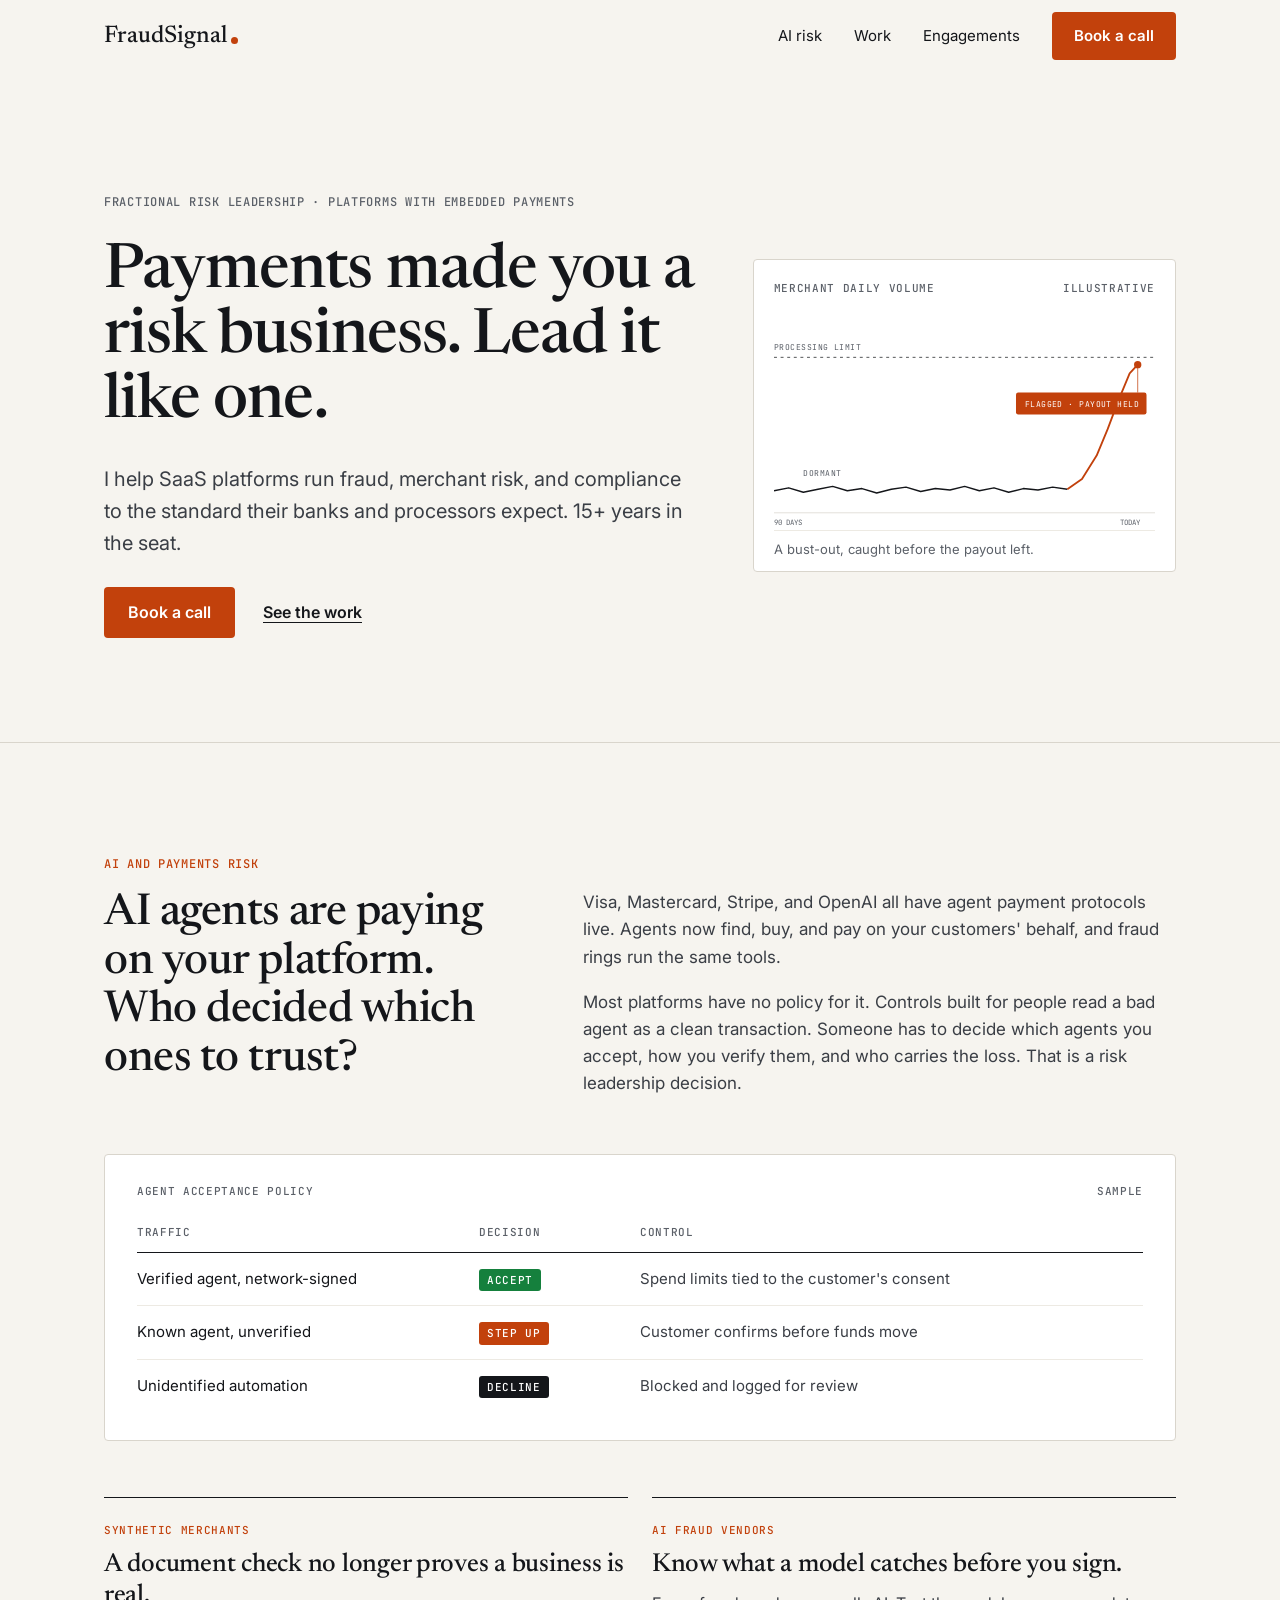
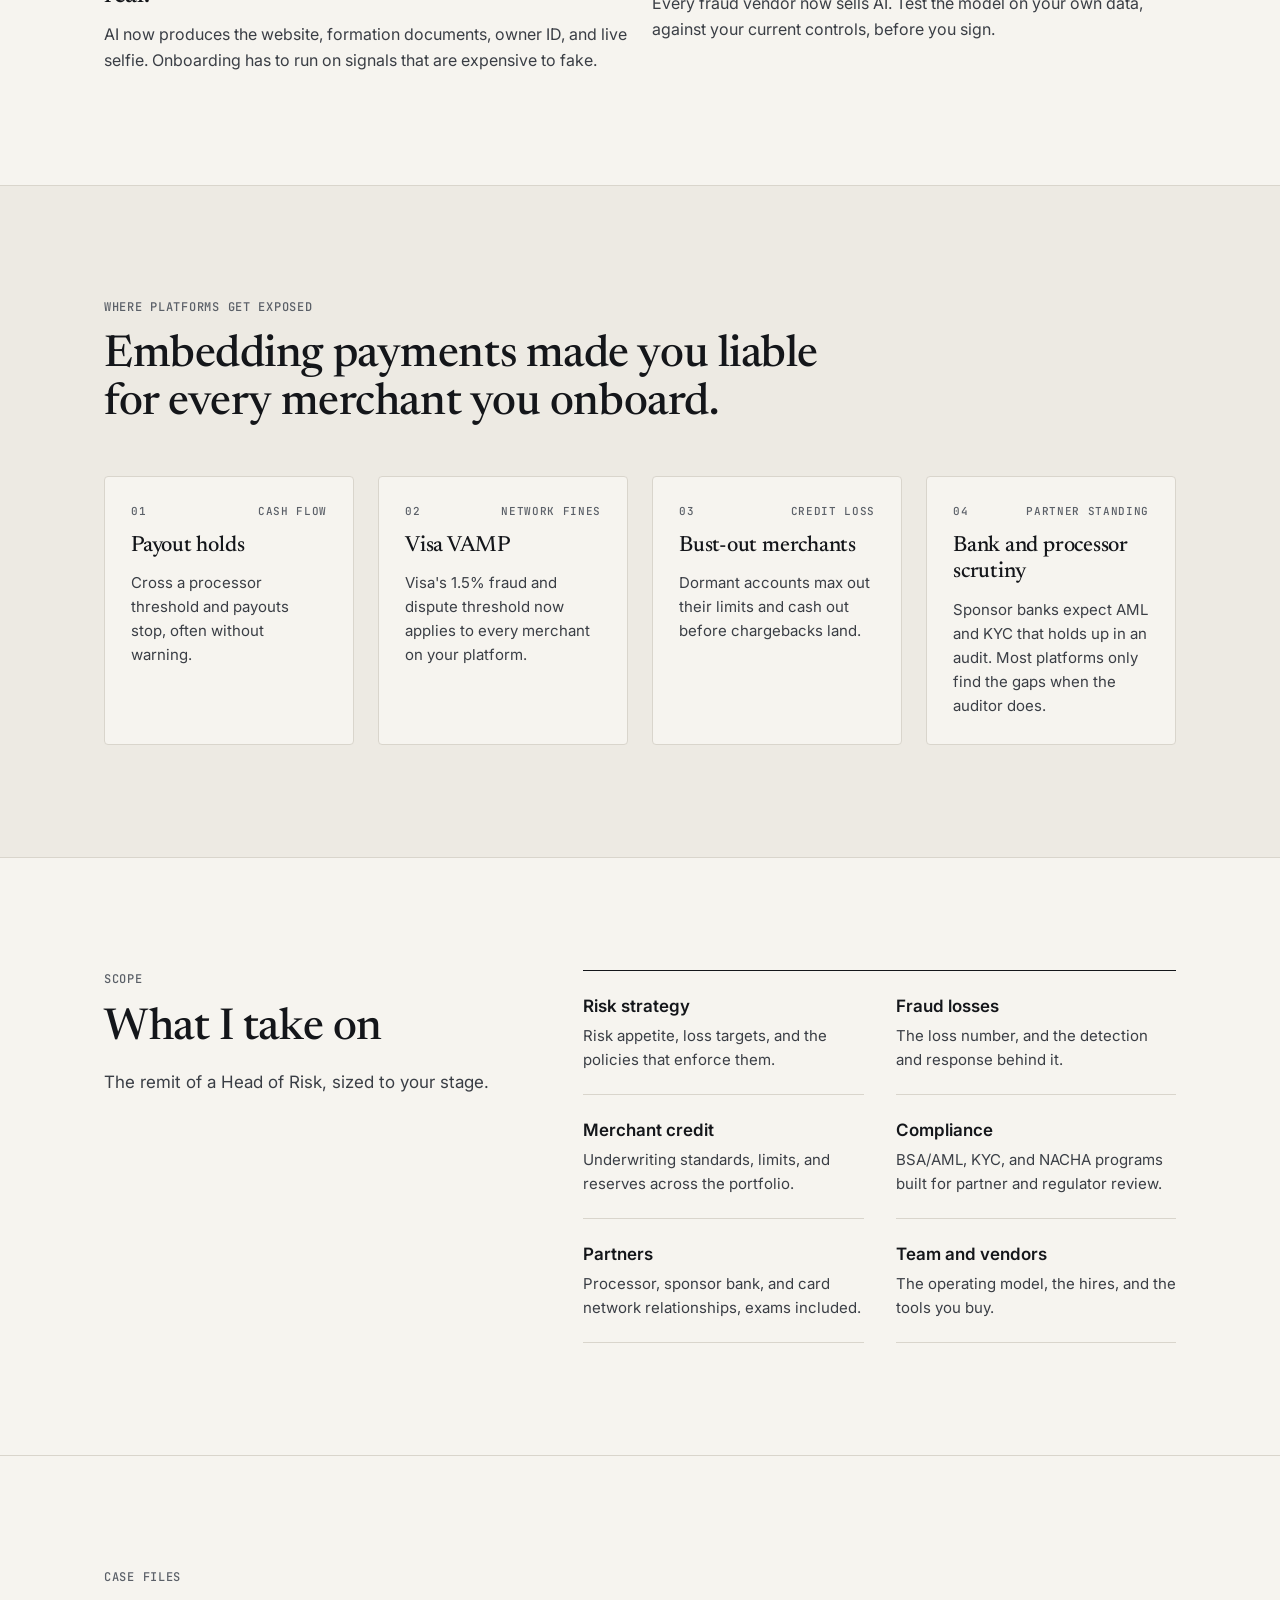
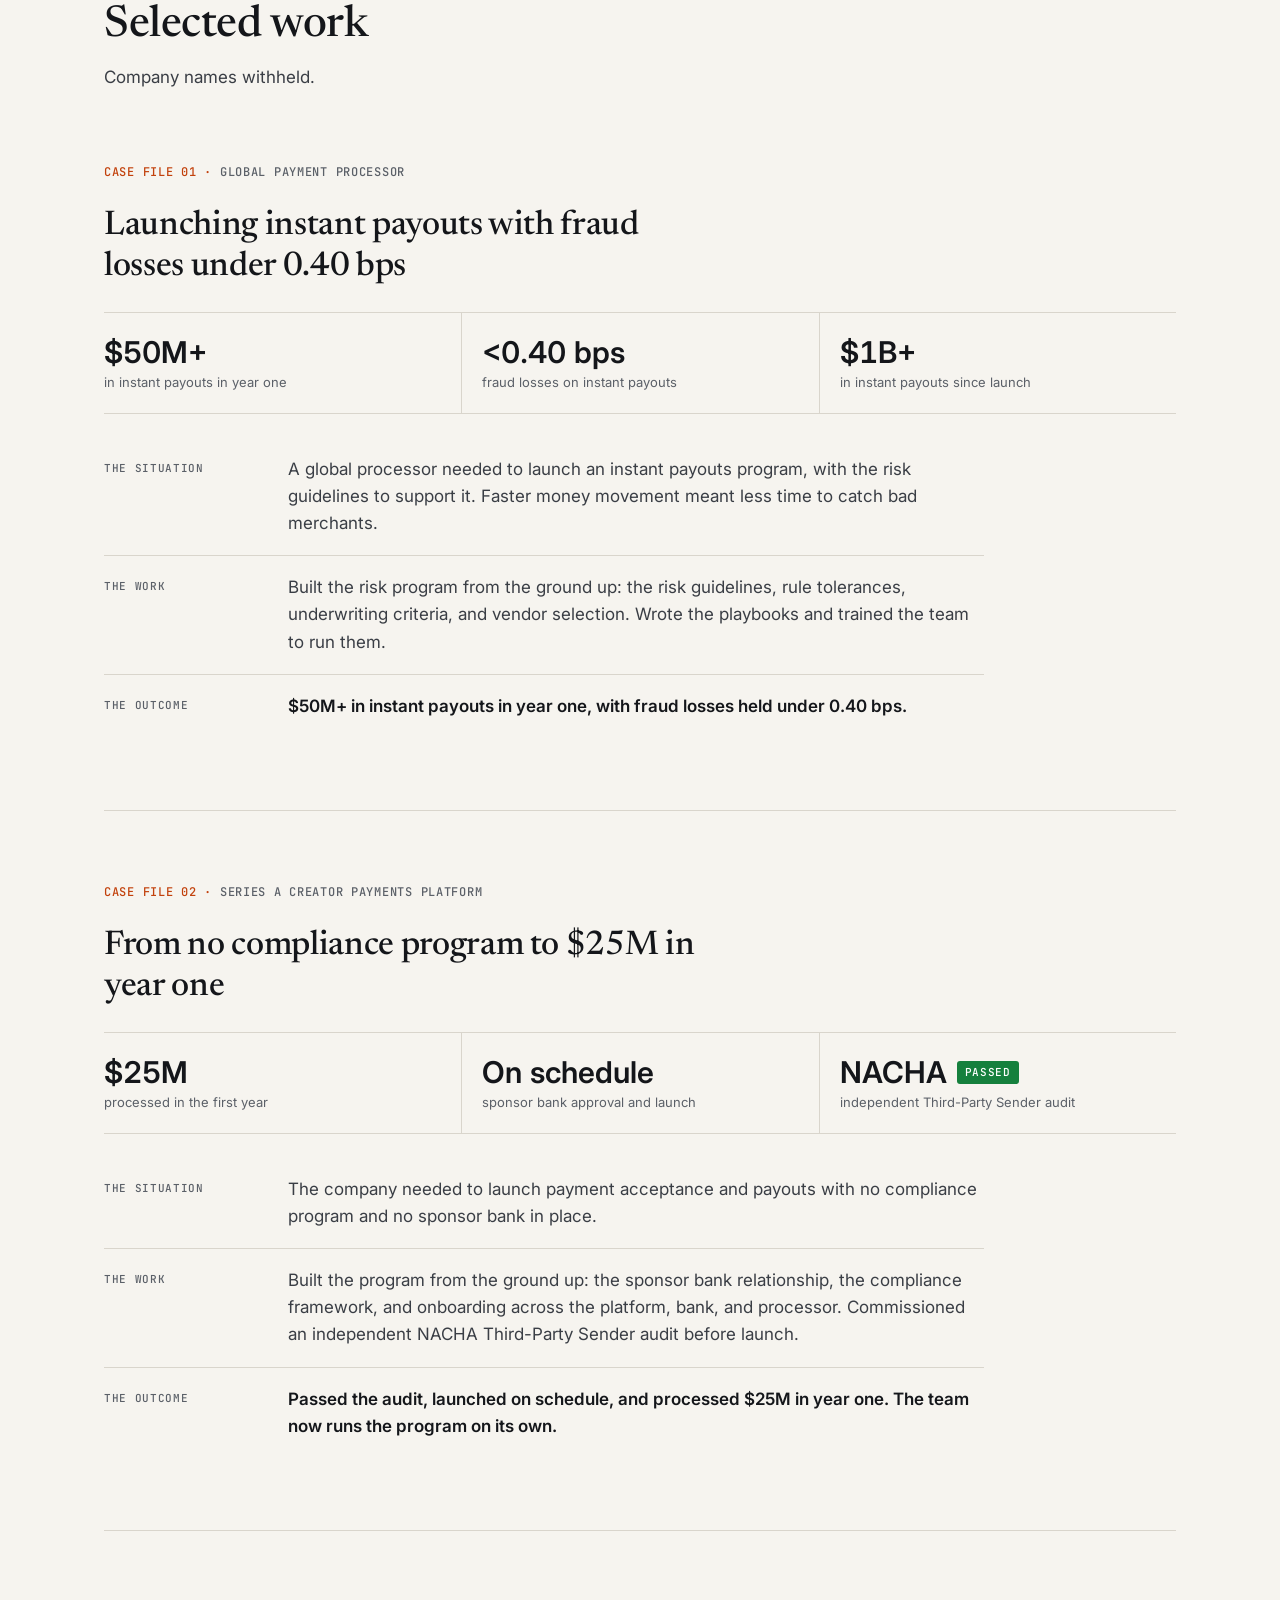
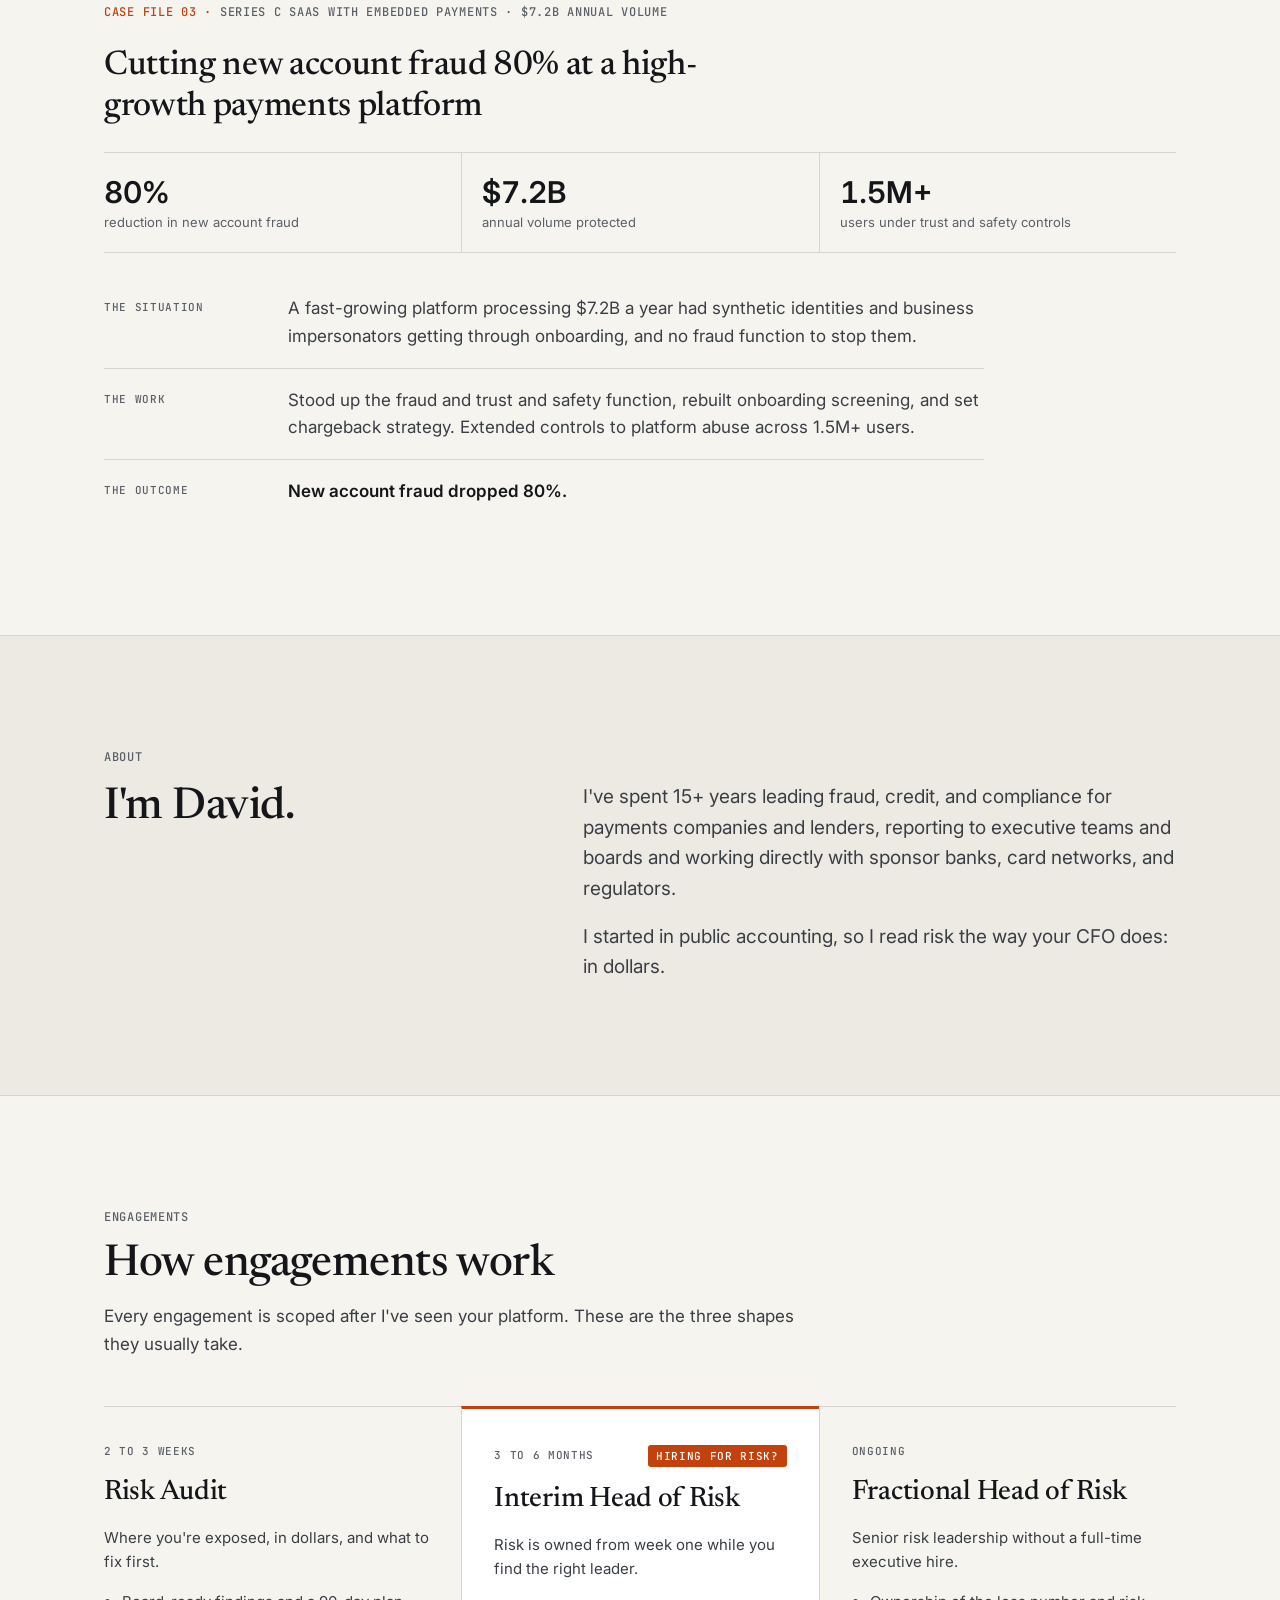
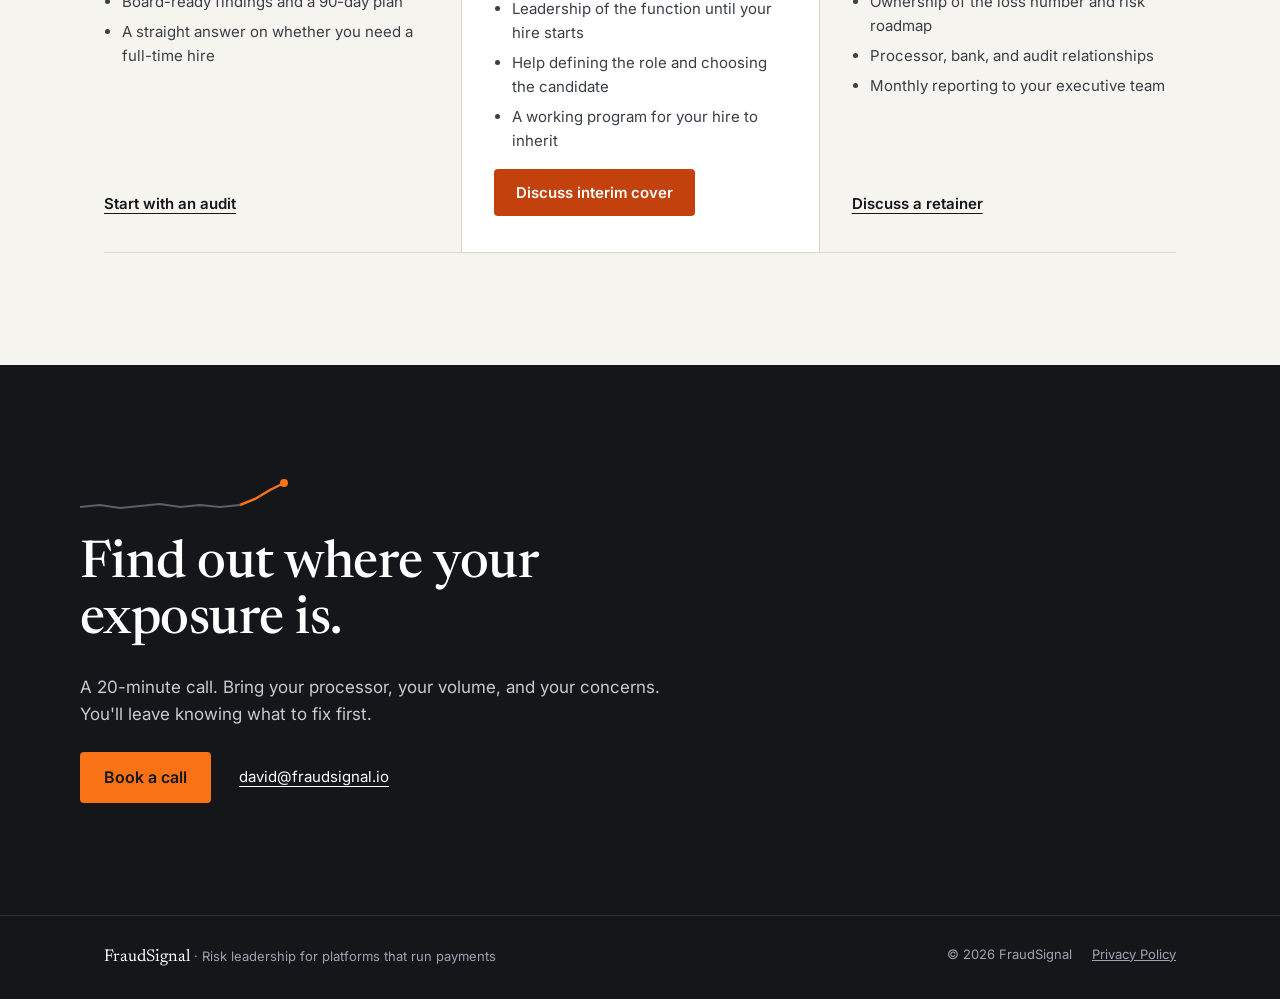
==== commit 6a71f921: "Case files: reframe 01 around instant payouts launch; 02 volume to $25M Co-Authored-By: Claude Opus " ====
--- a/index.html
+++ b/index.html
@@ -198,32 +198,32 @@
 </div>
 
 <article class="case stack g24">
-<div class="label signal">Case file 01 · <span class="label">Global payment processor · 75,000 merchants · US, UK, APAC</span></div>
-<h3 class="h3">Holding fraud losses 24% under target on $37B in volume</h3>
+<div class="label signal">Case file 01 · <span class="label">Global payment processor</span></div>
+<h3 class="h3">Launching instant payouts with fraud losses under 0.40 bps</h3>
 <div class="ledger">
-<div><div class="num">$650K</div><div class="stat-label">under the annual fraud loss budget</div></div>
-<div><div class="num">$1B+</div><div class="stat-label">instant payout volume protected</div></div>
-<div><div class="num">$37B</div><div class="stat-label">annual payment volume</div></div>
+<div><div class="num">$50M+</div><div class="stat-label">in instant payouts in year one</div></div>
+<div><div class="num">&lt;0.40 bps</div><div class="stat-label">fraud losses on instant payouts</div></div>
+<div><div class="num">$1B+</div><div class="stat-label">in instant payouts since launch</div></div>
 </div>
 <dl class="case-rows">
-<div class="case-row"><dt class="label sm">The situation</dt><dd>A global processor was launching instant payouts across three regions. Faster money movement meant less time to catch bad merchants.</dd></div>
-<div class="case-row"><dt class="label sm">The work</dt><dd>Built the instant payouts risk program from vendor selection to launch. Reset alerting, limits, and reserves across the portfolio. Stopped multiple bust-out schemes before losses landed and uncovered a multi-million dollar money laundering scheme tied to a public company.</dd></div>
-<div class="case-row outcome"><dt class="label sm">The outcome</dt><dd>Fraud losses finished 24% under target and $650K under budget, with $1B+ in instant payouts protected.</dd></div>
+<div class="case-row"><dt class="label sm">The situation</dt><dd>A global processor needed to launch an instant payouts program, with the risk guidelines to support it. Faster money movement meant less time to catch bad merchants.</dd></div>
+<div class="case-row"><dt class="label sm">The work</dt><dd>Built the risk program from the ground up: the risk guidelines, rule tolerances, underwriting criteria, and vendor selection. Wrote the playbooks and trained the team to run them.</dd></div>
+<div class="case-row outcome"><dt class="label sm">The outcome</dt><dd>$50M+ in instant payouts in year one, with fraud losses held under 0.40 bps.</dd></div>
 </dl>
 </article>
 
 <article class="case stack g24">
 <div class="label signal">Case file 02 · <span class="label">Series A creator payments platform</span></div>
-<h3 class="h3">From no compliance program to $50M+ in year one</h3>
+<h3 class="h3">From no compliance program to $25M in year one</h3>
 <div class="ledger">
-<div><div class="num">$50M+</div><div class="stat-label">processed in the first year</div></div>
+<div><div class="num">$25M</div><div class="stat-label">processed in the first year</div></div>
 <div><div class="num">On schedule</div><div class="stat-label">sponsor bank approval and launch</div></div>
 <div><div class="with-tag"><span class="num">NACHA</span><span class="tag clear">Passed</span></div><div class="stat-label">independent Third-Party Sender audit</div></div>
 </div>
 <dl class="case-rows">
 <div class="case-row"><dt class="label sm">The situation</dt><dd>The company needed to launch payment acceptance and payouts with no compliance program and no sponsor bank in place.</dd></div>
 <div class="case-row"><dt class="label sm">The work</dt><dd>Built the program from the ground up: the sponsor bank relationship, the compliance framework, and onboarding across the platform, bank, and processor. Commissioned an independent NACHA Third-Party Sender audit before launch.</dd></div>
-<div class="case-row outcome"><dt class="label sm">The outcome</dt><dd>Passed the audit, launched on schedule, and processed $50M+ in year one. The team now runs the program on its own.</dd></div>
+<div class="case-row outcome"><dt class="label sm">The outcome</dt><dd>Passed the audit, launched on schedule, and processed $25M in year one. The team now runs the program on its own.</dd></div>
 </dl>
 </article>
 
--- a/assets/site.css
+++ b/assets/site.css
@@ -221,3 +221,30 @@
   .g4{grid-template-columns:minmax(0,1fr)}
   .lede{font-size:18px}
 }
+
+/* Email picker */
+.mail-dialog{border:1px solid var(--rule);border-radius:4px;padding:0;max-width:420px;width:calc(100% - 32px);background:var(--paper);color:var(--ink);box-shadow:0 12px 40px rgba(20,22,26,.18)}
+.mail-dialog::backdrop{background:rgba(20,22,26,.45)}
+.mail-dialog .inner{padding:28px;display:flex;flex-direction:column;gap:16px}
+.mail-dialog .h3{font-size:26px}
+.mail-dialog .addr{font-weight:600;font-size:18px;word-break:break-all}
+.mail-dialog .opts{display:grid;grid-template-columns:1fr 1fr;gap:10px}
+.mail-dialog .opt{display:block;text-align:center;padding:12px 14px;border:1px solid var(--rule);border-radius:4px;background:var(--white);color:var(--ink);text-decoration:none;font-weight:600;font-size:15px;font-family:var(--sans);cursor:pointer}
+.mail-dialog .opt:hover{border-color:var(--signal);color:var(--signal)}
+.mail-dialog .opt.primary{background:var(--signal);border-color:var(--signal);color:var(--white)}
+.mail-dialog .opt.primary:hover{background:var(--signal-dark);color:var(--white)}
+.mail-dialog .x{position:absolute;top:10px;right:10px;background:none;border:0;padding:8px;cursor:pointer;color:var(--ink-muted)}
+
+/* Agent policy table: stacked rows on mobile, table on desktop */
+@media (max-width:768px){
+  .policy table{min-width:0}
+  .policy thead{position:absolute;width:1px;height:1px;overflow:hidden;clip:rect(0 0 0 0)}
+  .policy tbody,.policy tr,.policy td{display:block}
+  .policy table{border-top:1px solid var(--ink)}
+  .policy tr{display:grid;grid-template-columns:minmax(0,1fr) auto;column-gap:12px;row-gap:4px;padding:14px 0;border-bottom:1px solid var(--paper-2)}
+  .policy tr:last-child{border-bottom:0}
+  .policy td{padding:0;border:0}
+  .policy td:first-child{font-weight:600}
+  .policy td:nth-child(2){justify-self:end}
+  .policy td:last-child{grid-column:1 / -1;font-size:15px}
+}
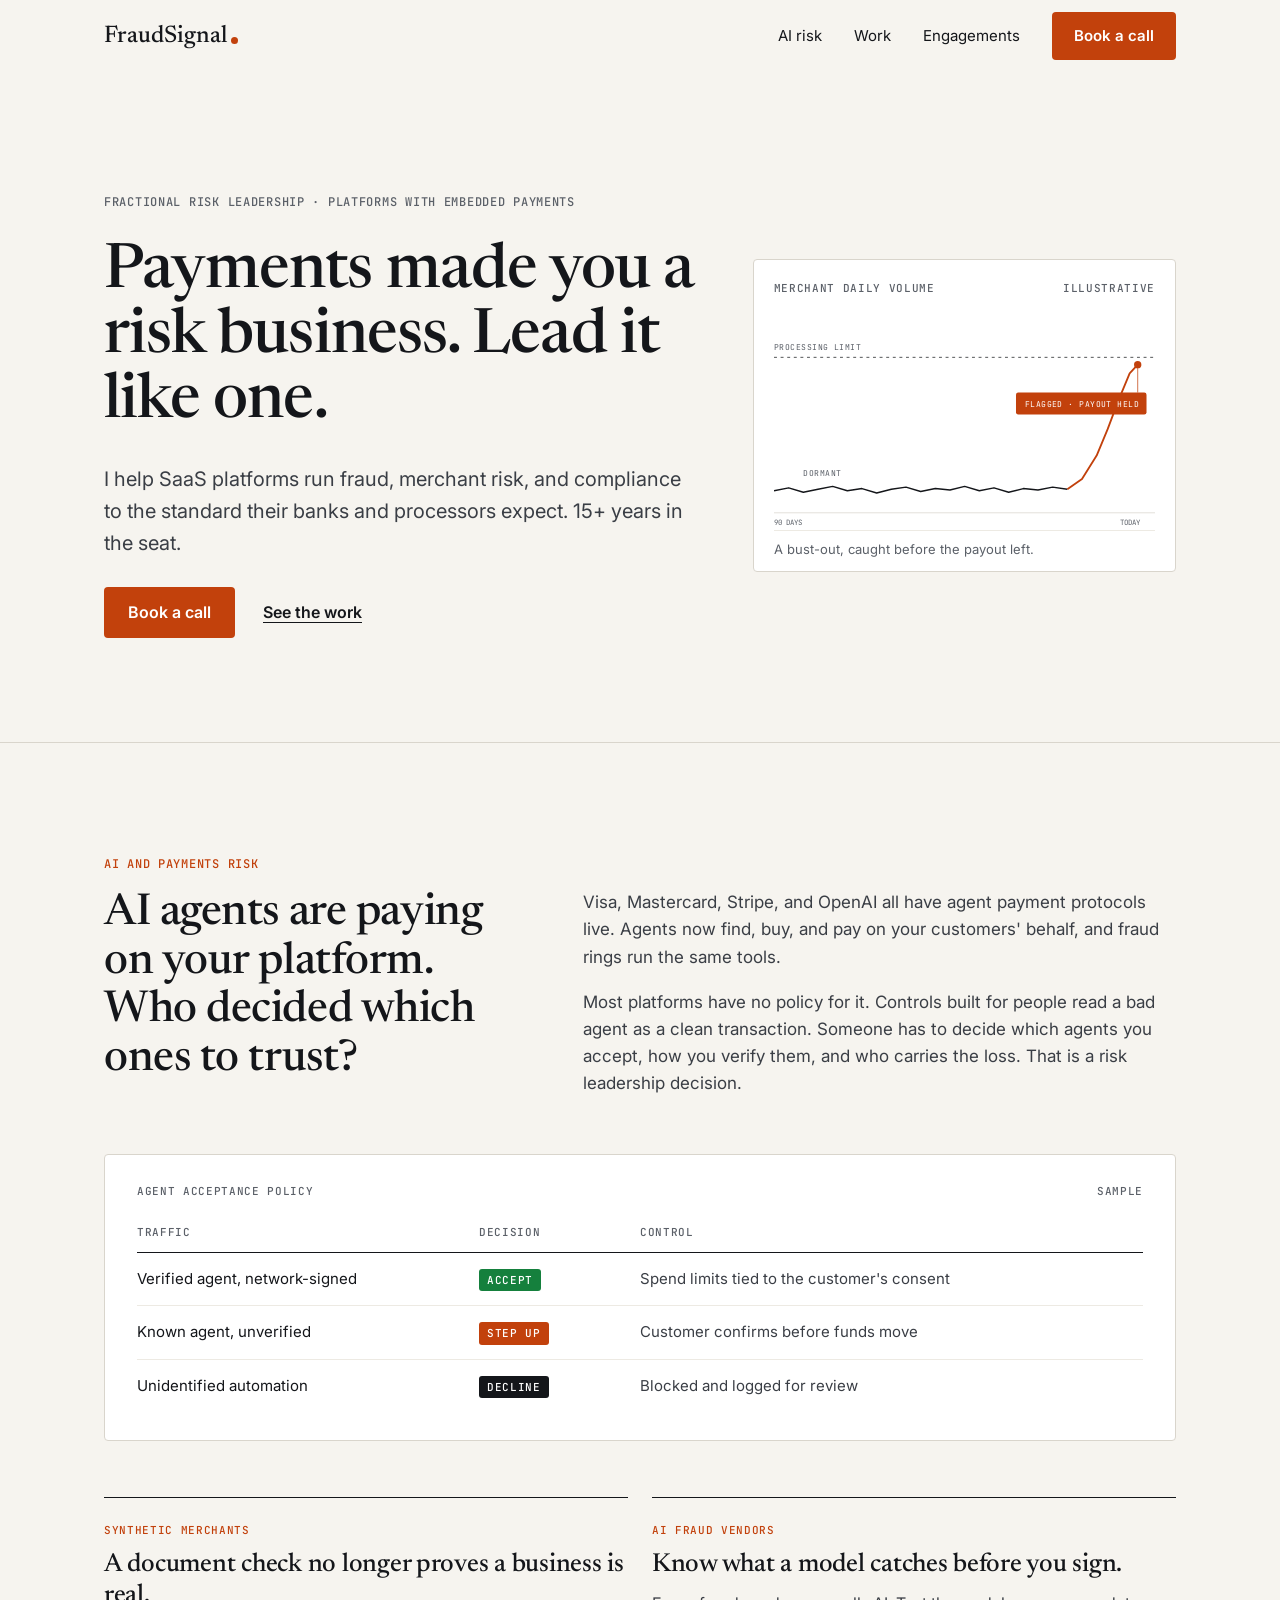
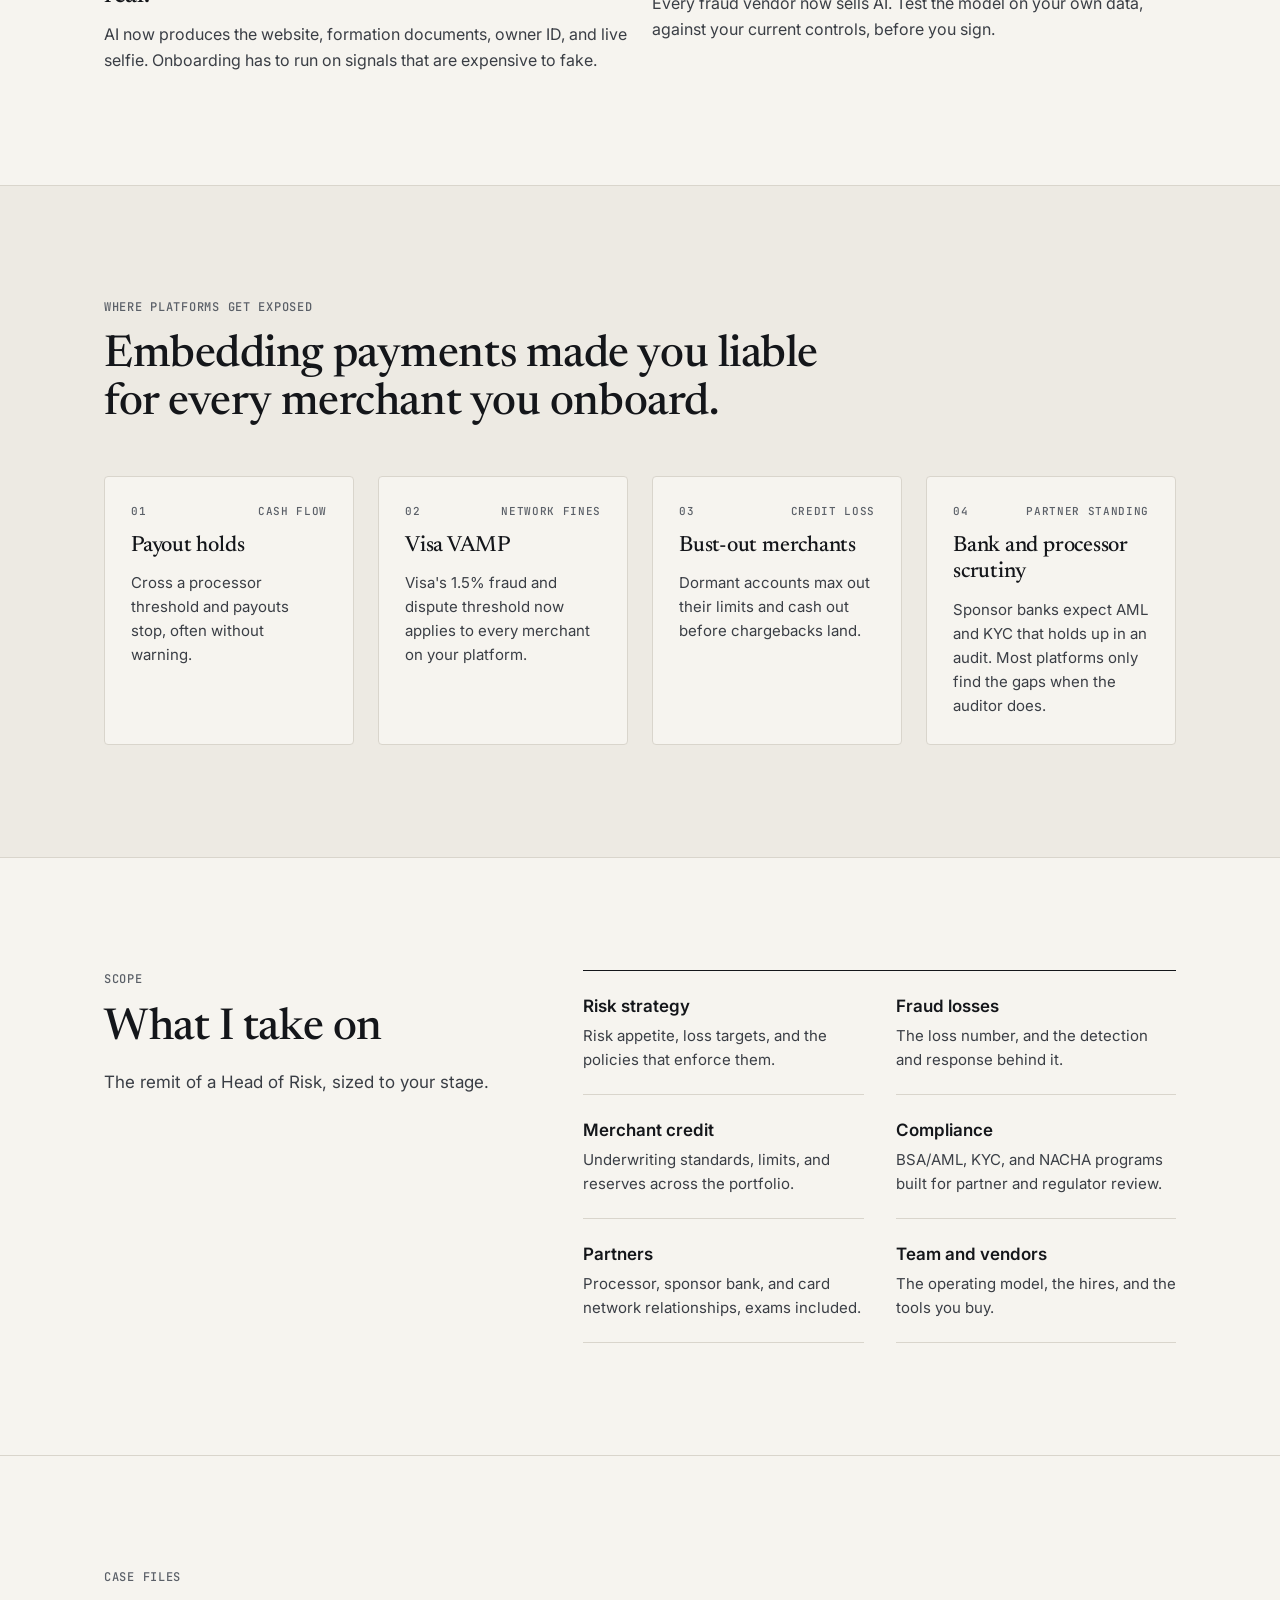
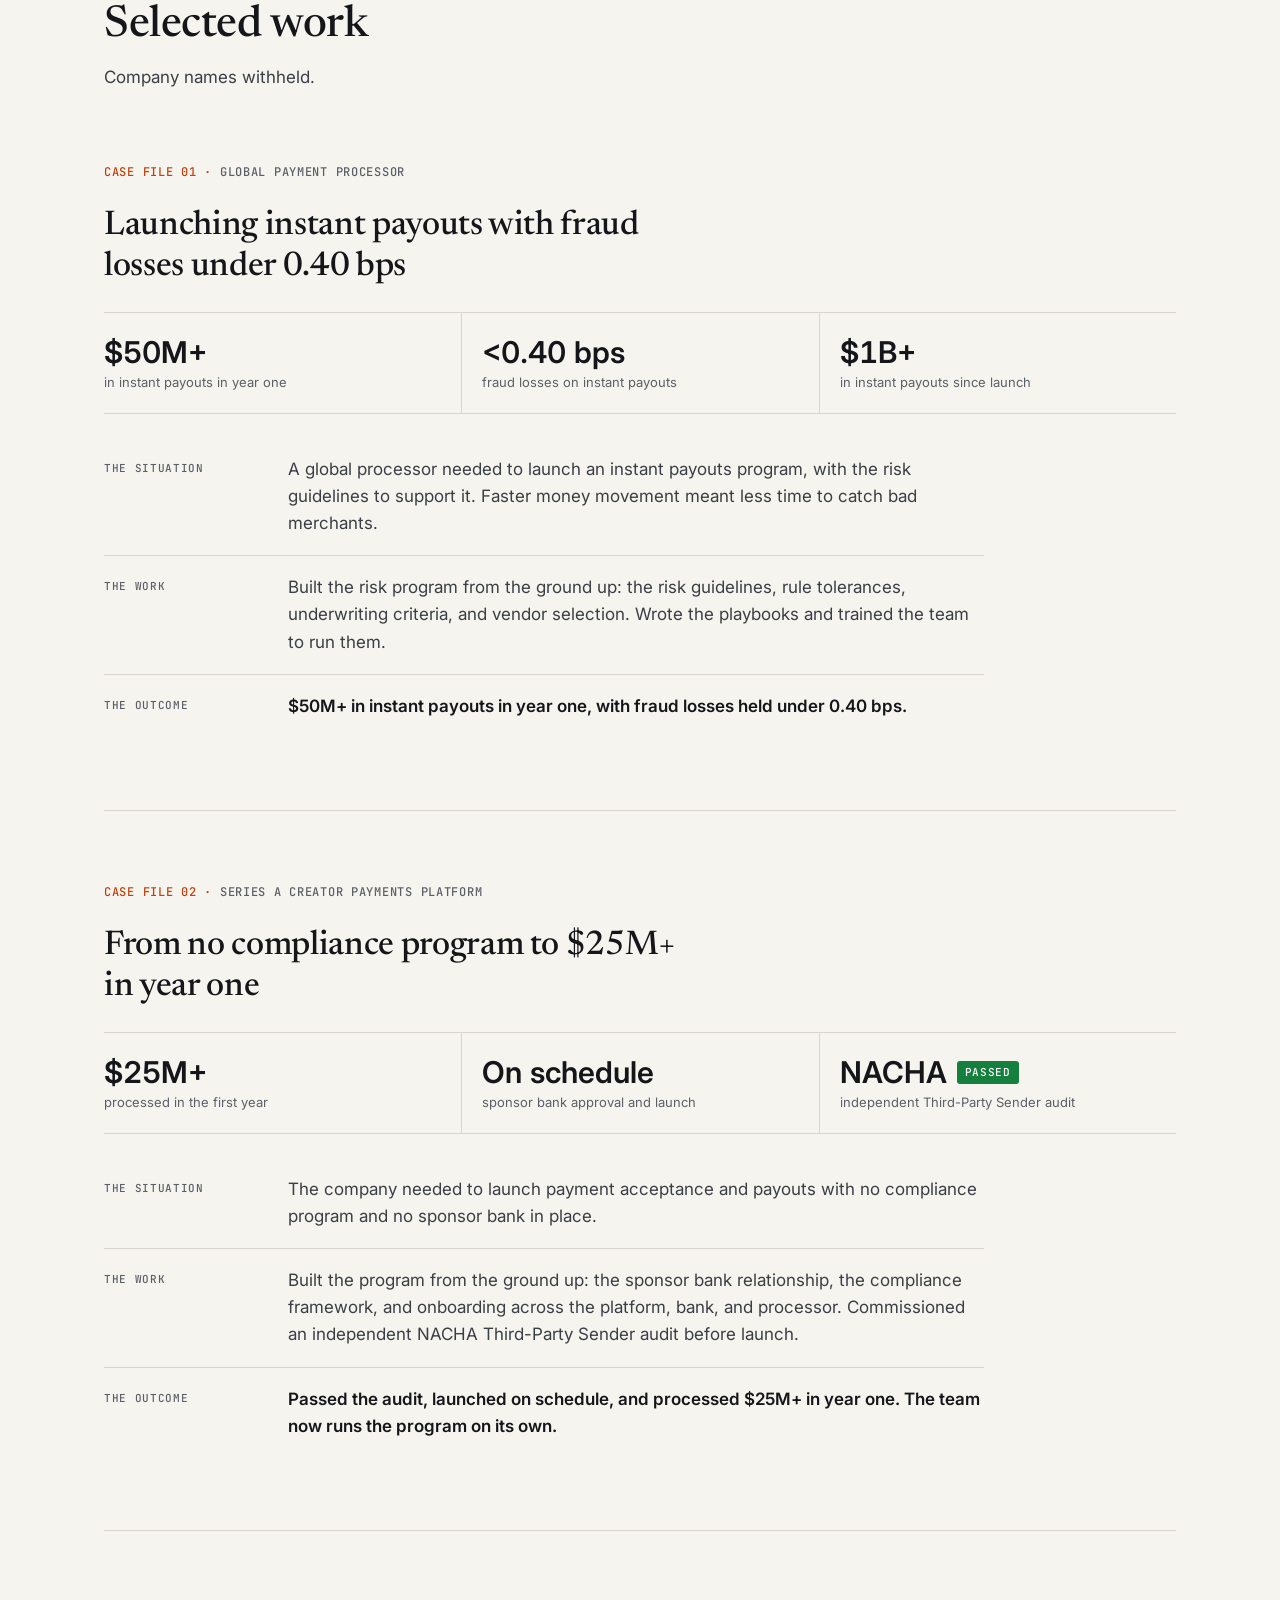
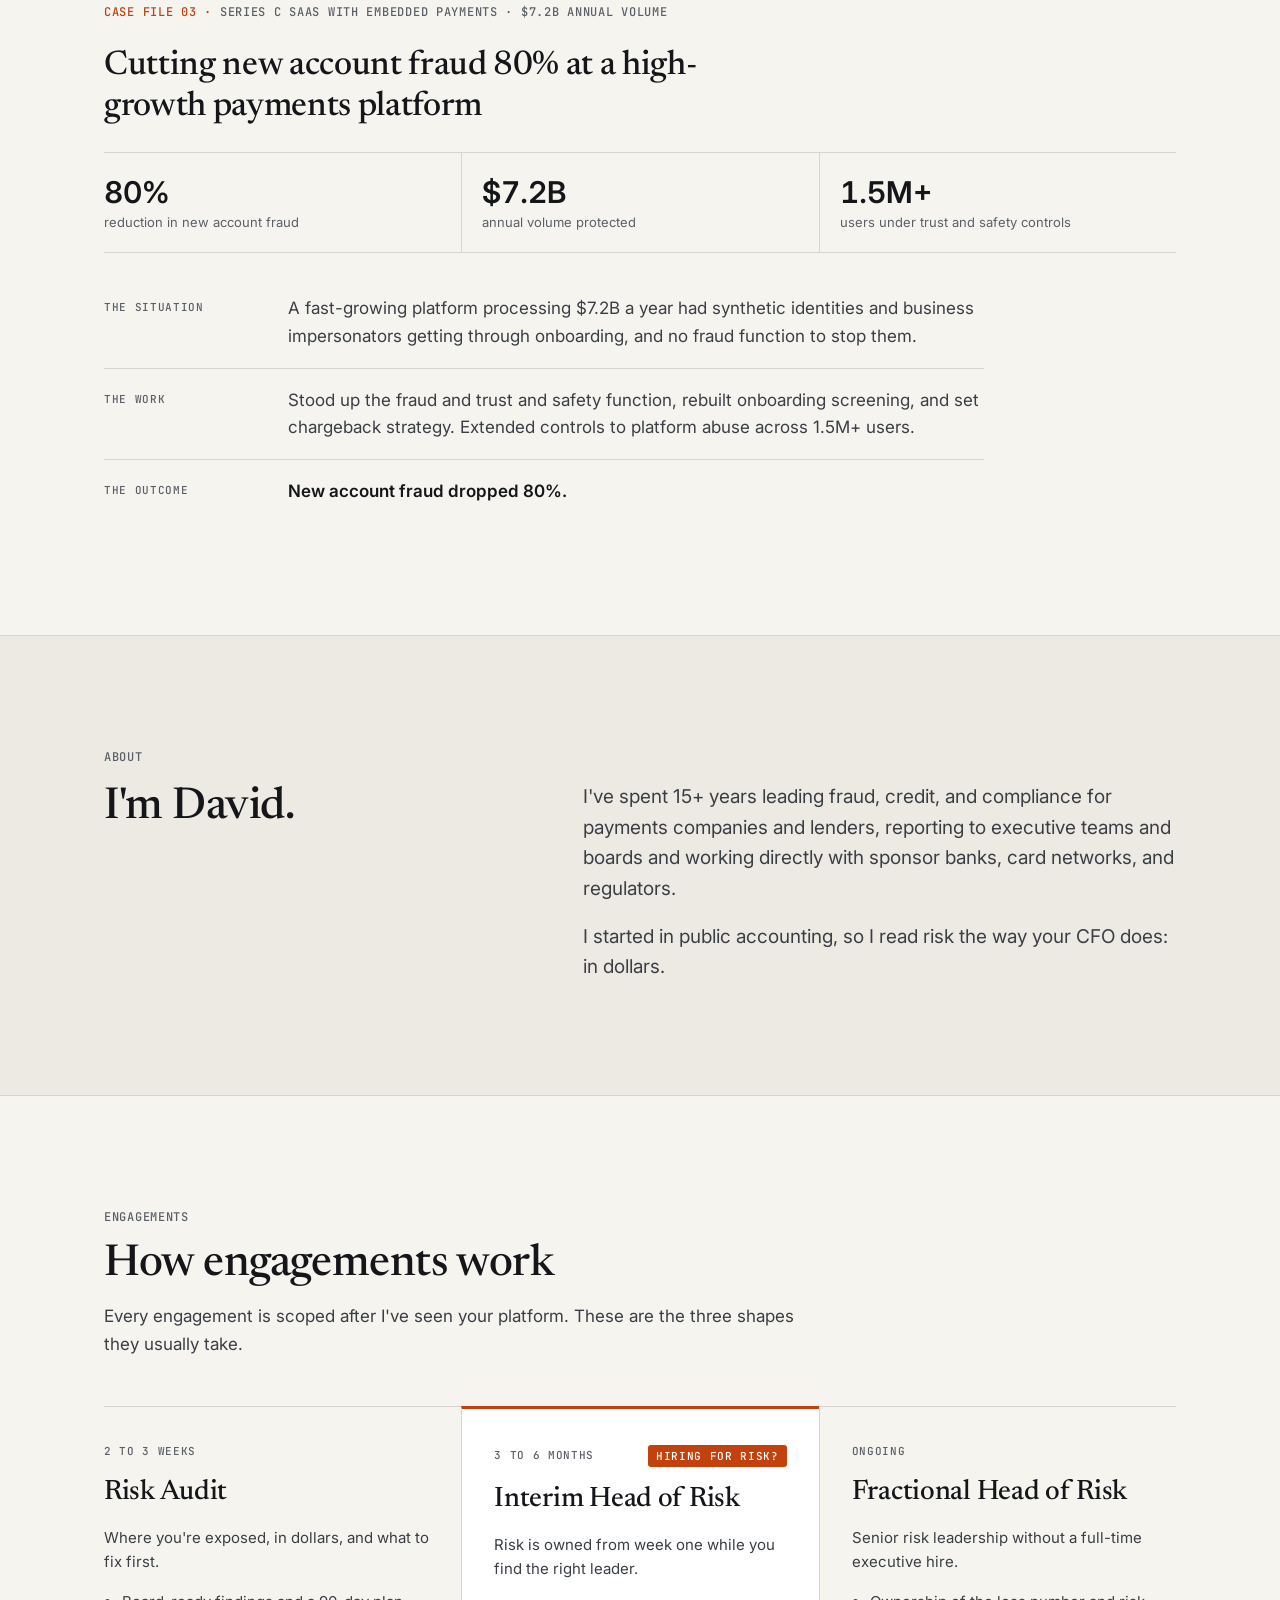
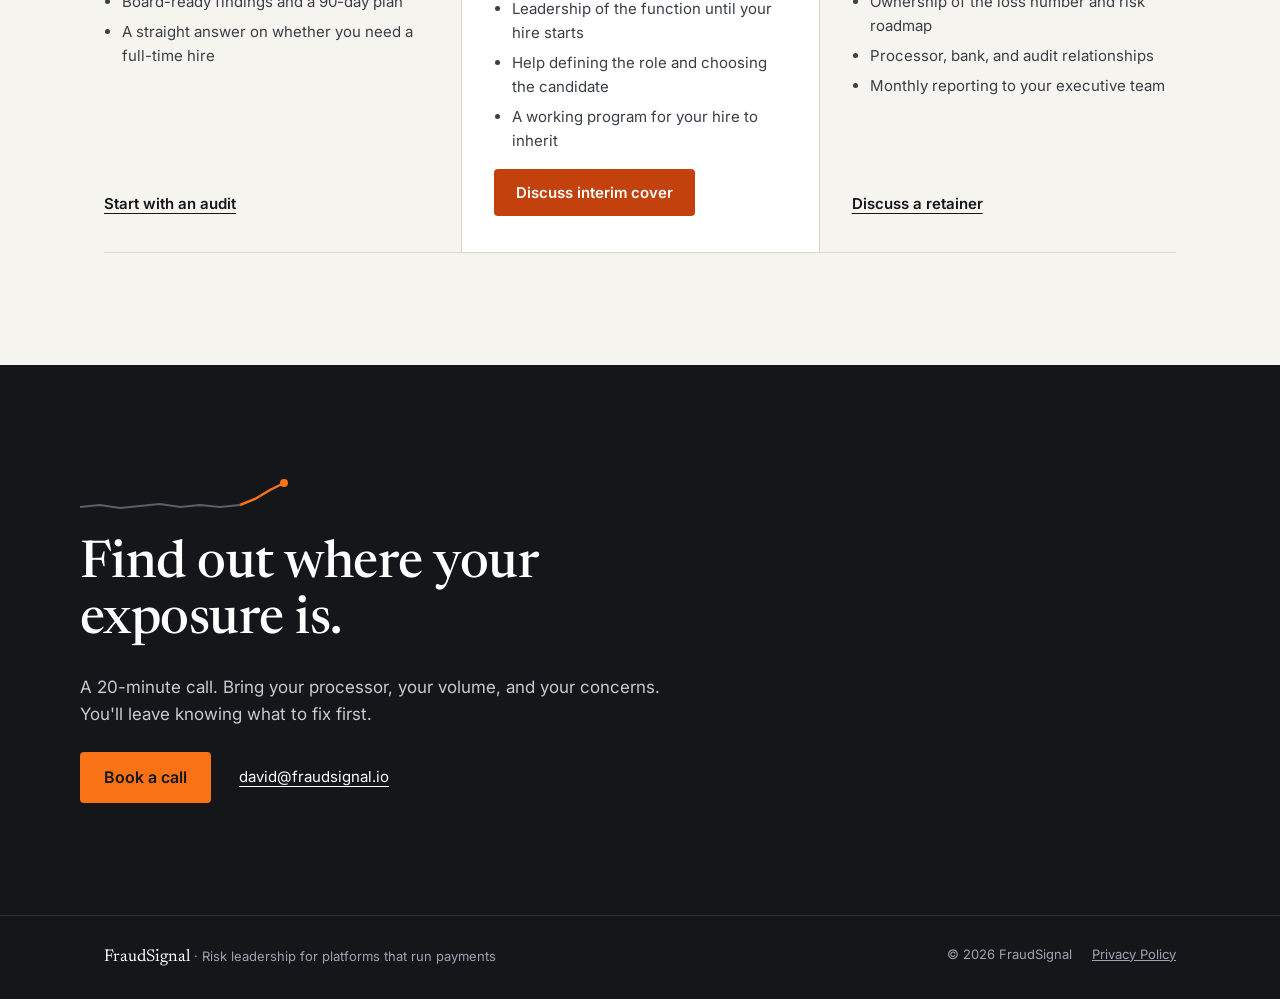
==== commit 681ef12e: "Case file 02: $25M+ Co-Authored-By: Claude Opus 5.5 <noreply@anthropic.com> Claude-Session: https://" ====
--- a/index.html
+++ b/index.html
@@ -214,16 +214,16 @@
 
 <article class="case stack g24">
 <div class="label signal">Case file 02 · <span class="label">Series A creator payments platform</span></div>
-<h3 class="h3">From no compliance program to $25M in year one</h3>
+<h3 class="h3">From no compliance program to $25M+ in year one</h3>
 <div class="ledger">
-<div><div class="num">$25M</div><div class="stat-label">processed in the first year</div></div>
+<div><div class="num">$25M+</div><div class="stat-label">processed in the first year</div></div>
 <div><div class="num">On schedule</div><div class="stat-label">sponsor bank approval and launch</div></div>
 <div><div class="with-tag"><span class="num">NACHA</span><span class="tag clear">Passed</span></div><div class="stat-label">independent Third-Party Sender audit</div></div>
 </div>
 <dl class="case-rows">
 <div class="case-row"><dt class="label sm">The situation</dt><dd>The company needed to launch payment acceptance and payouts with no compliance program and no sponsor bank in place.</dd></div>
 <div class="case-row"><dt class="label sm">The work</dt><dd>Built the program from the ground up: the sponsor bank relationship, the compliance framework, and onboarding across the platform, bank, and processor. Commissioned an independent NACHA Third-Party Sender audit before launch.</dd></div>
-<div class="case-row outcome"><dt class="label sm">The outcome</dt><dd>Passed the audit, launched on schedule, and processed $25M in year one. The team now runs the program on its own.</dd></div>
+<div class="case-row outcome"><dt class="label sm">The outcome</dt><dd>Passed the audit, launched on schedule, and processed $25M+ in year one. The team now runs the program on its own.</dd></div>
 </dl>
 </article>
 
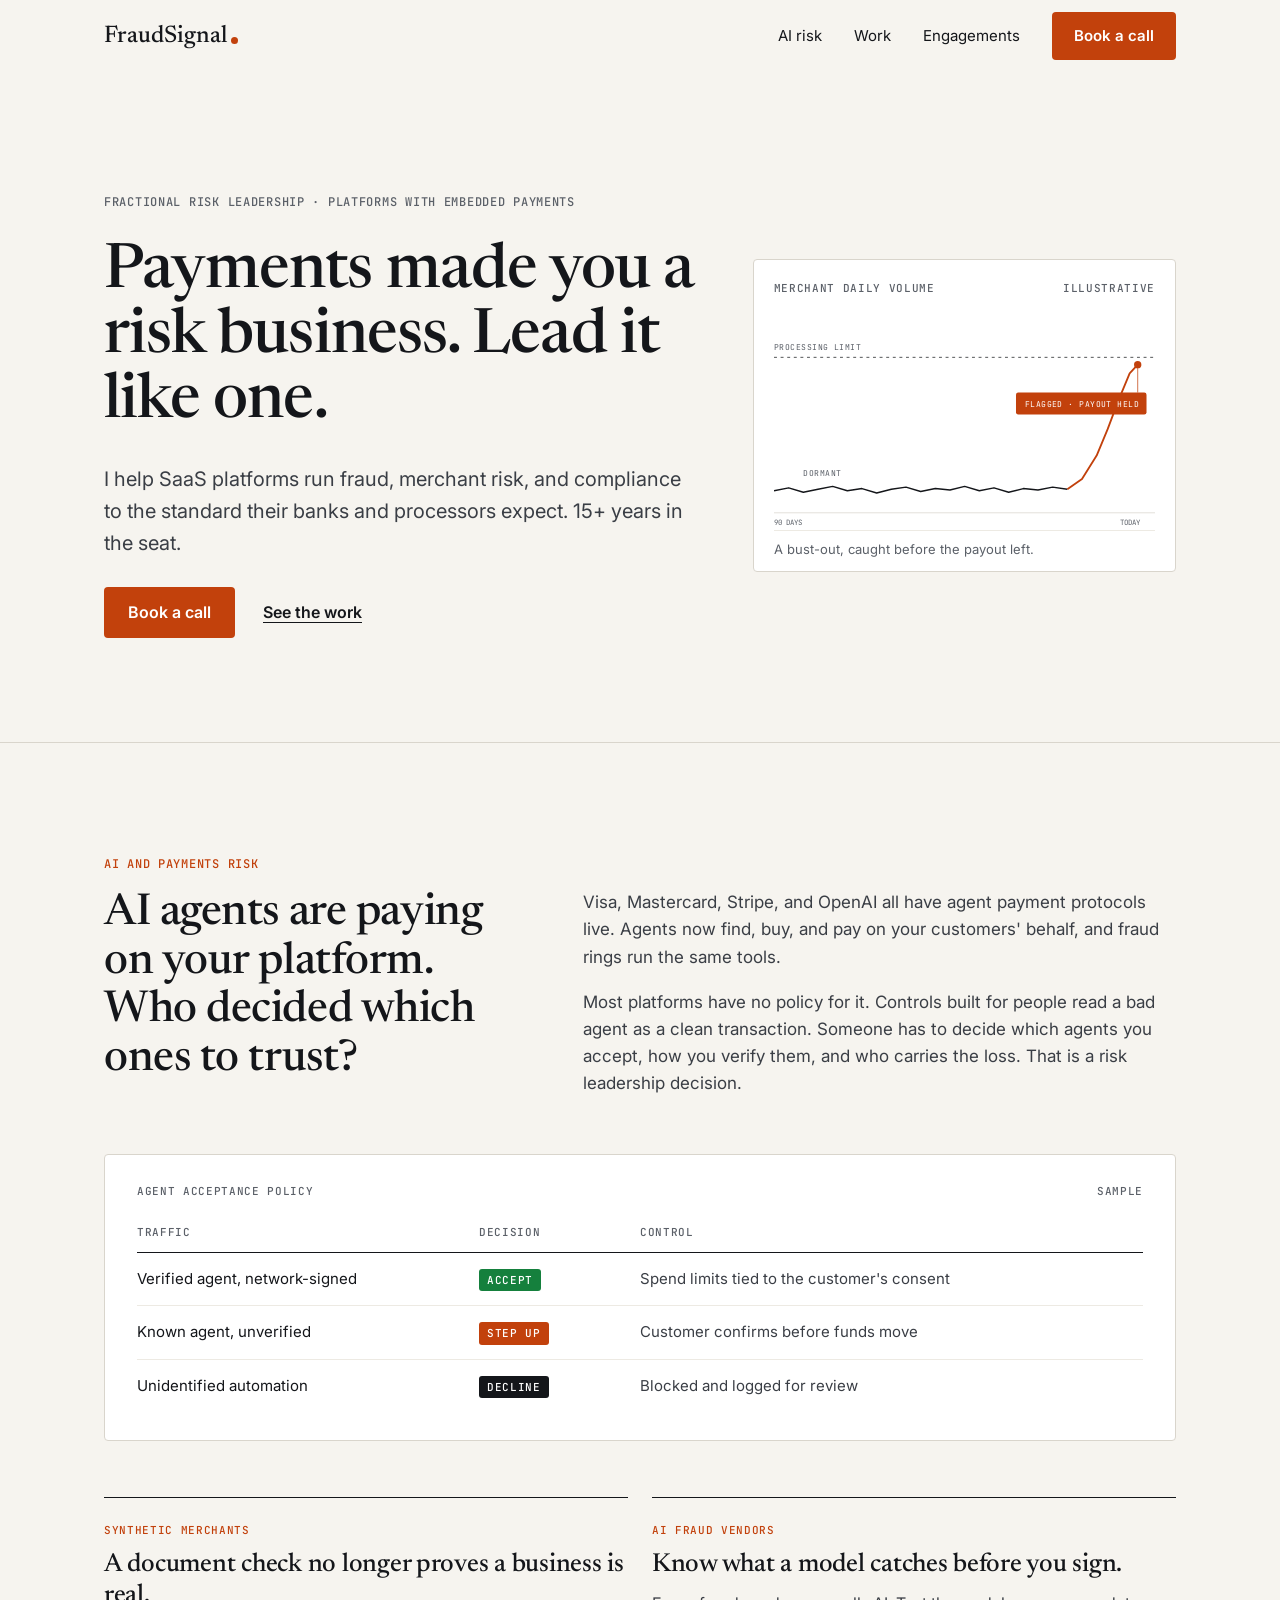
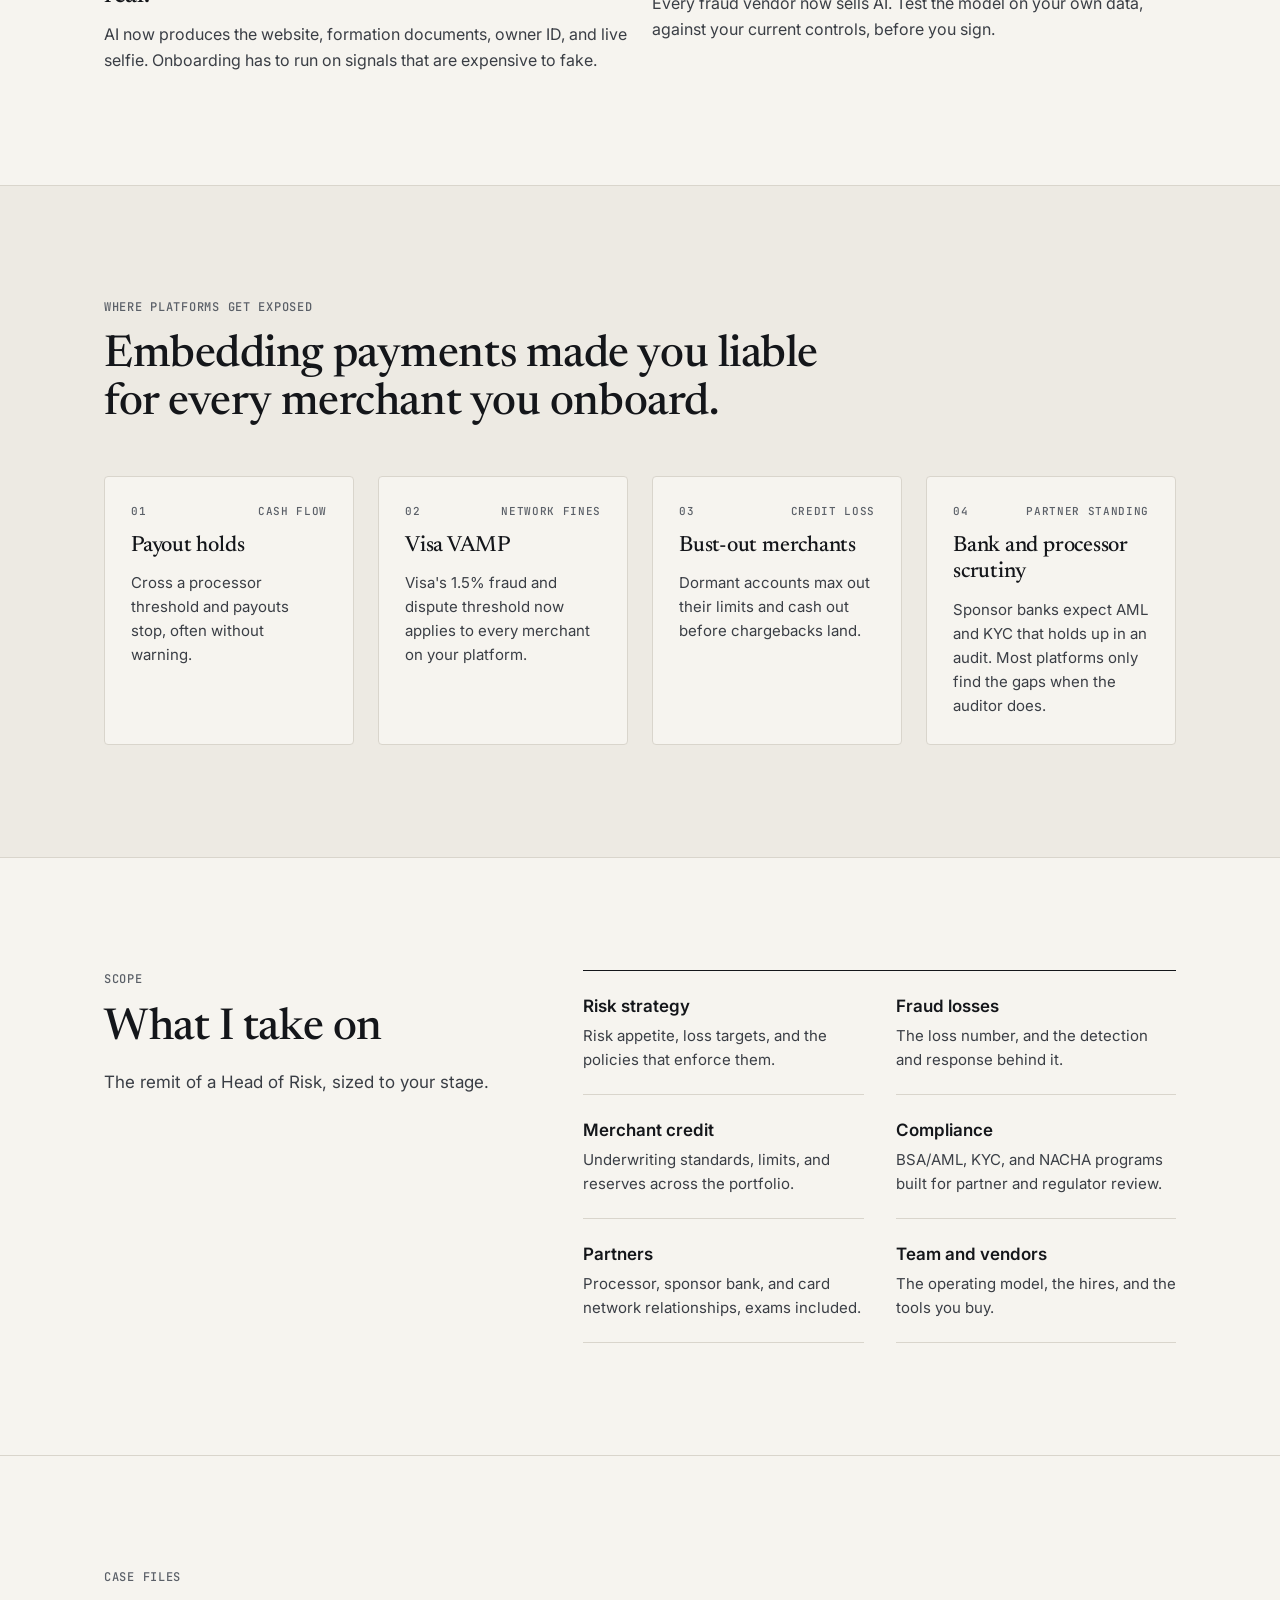
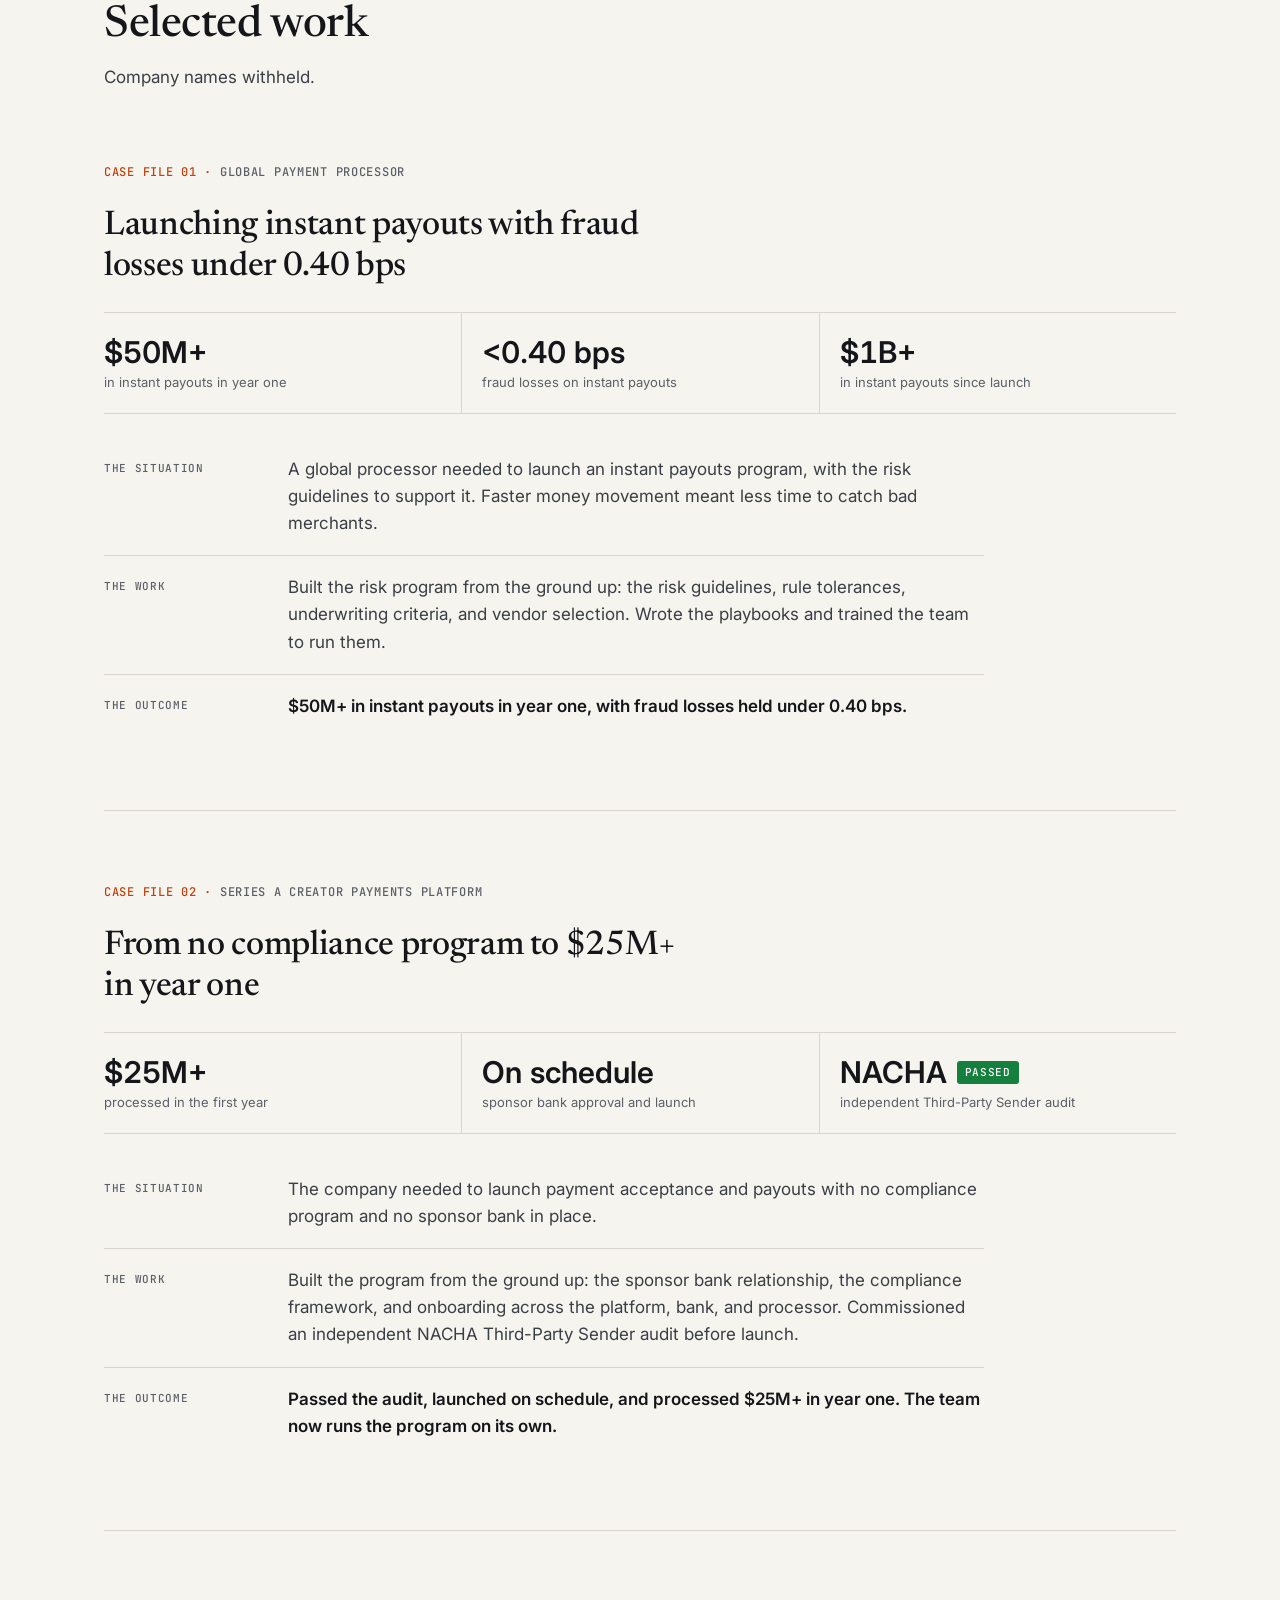
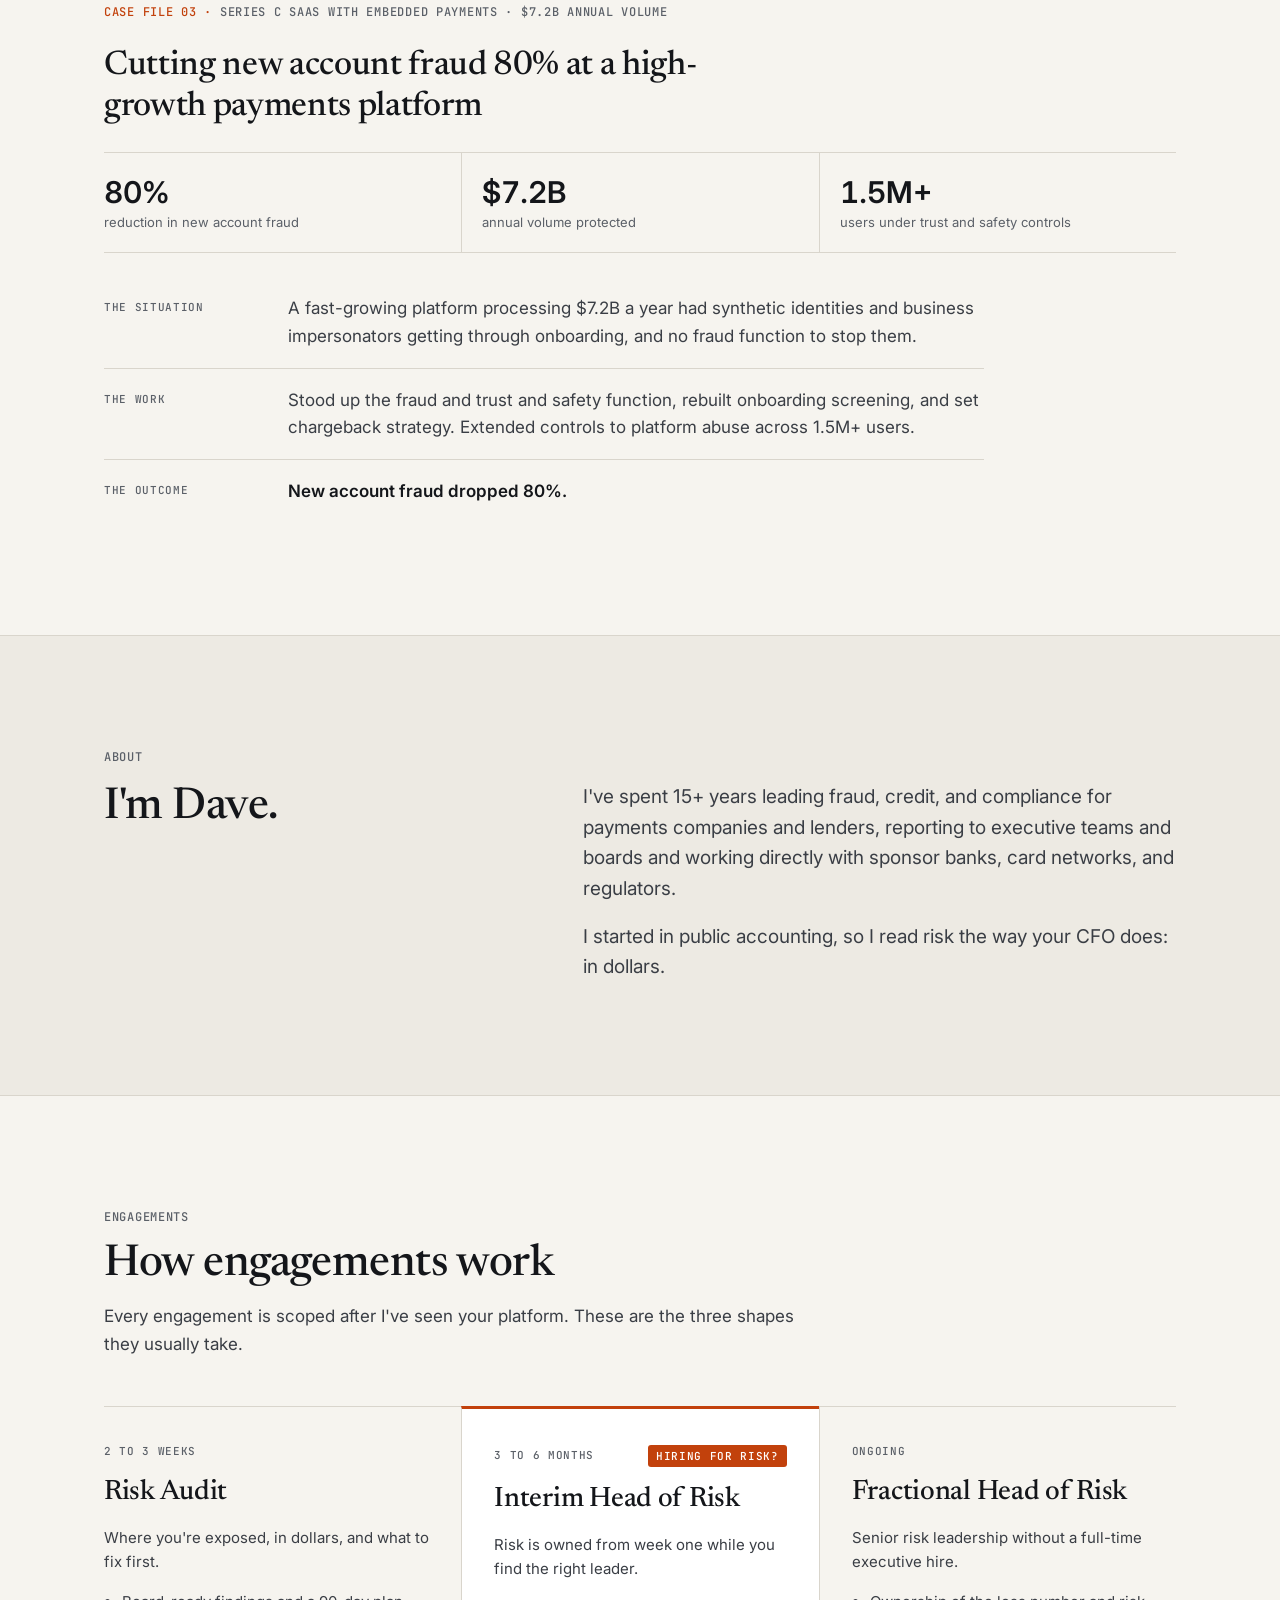
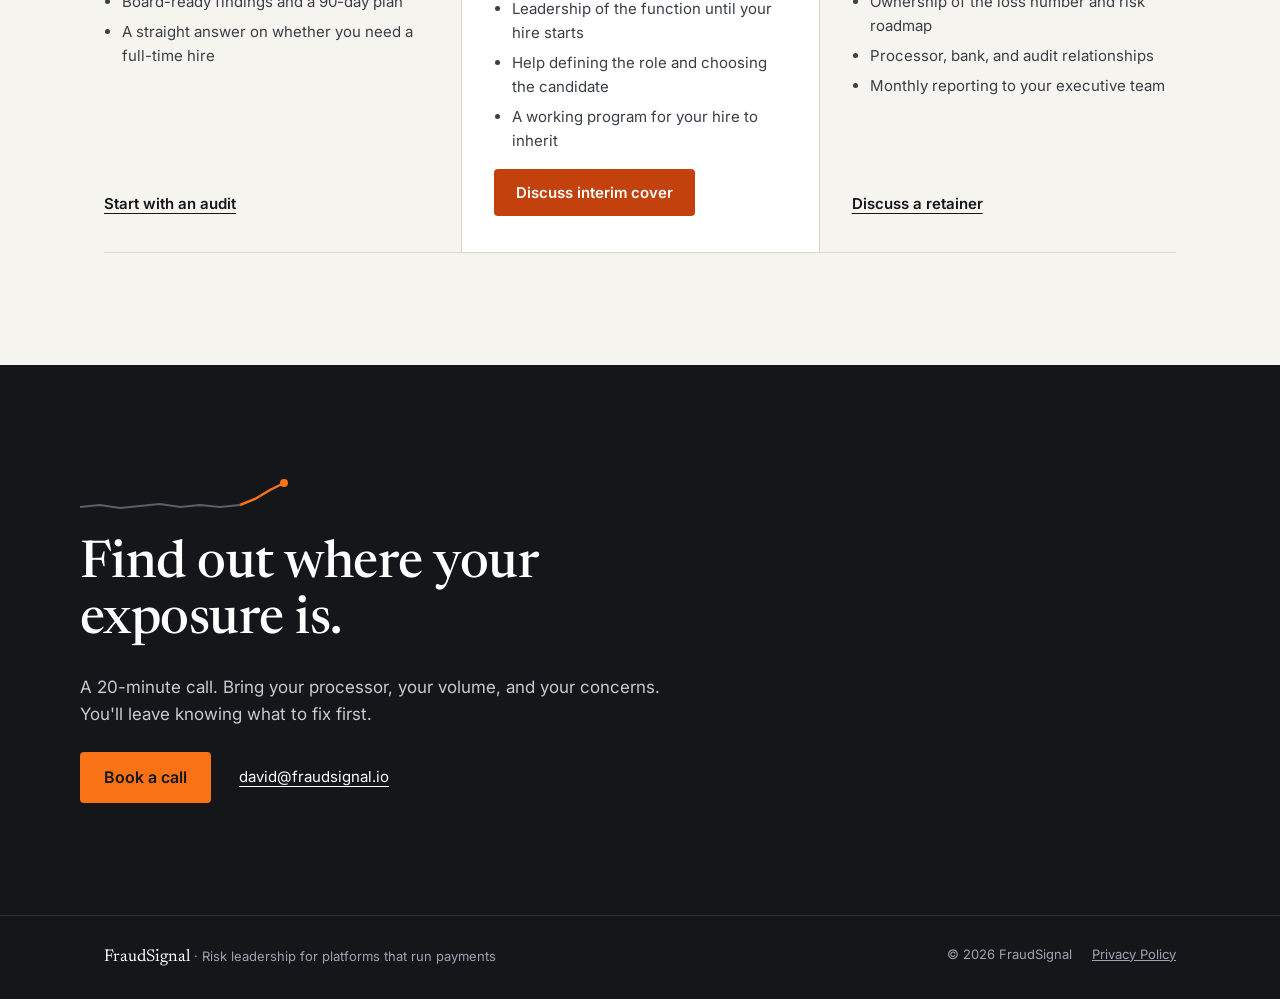
==== commit 697135a9: "About: Dave Co-Authored-By: Claude Opus 5.5 <noreply@anthropic.com> Claude-Session: https://claude.a" ====
--- a/index.html
+++ b/index.html
@@ -249,7 +249,7 @@
 <div class="wrap split">
 <div class="stack g16">
 <div class="label">About</div>
-<h2 class="h2">I'm David.</h2>
+<h2 class="h2">I'm Dave.</h2>
 </div>
 <div class="body stack g18" style="font-size:19px">
 <p>I've spent 15+ years leading fraud, credit, and compliance for payments companies and lenders, reporting to executive teams and boards and working directly with sponsor banks, card networks, and regulators.</p>
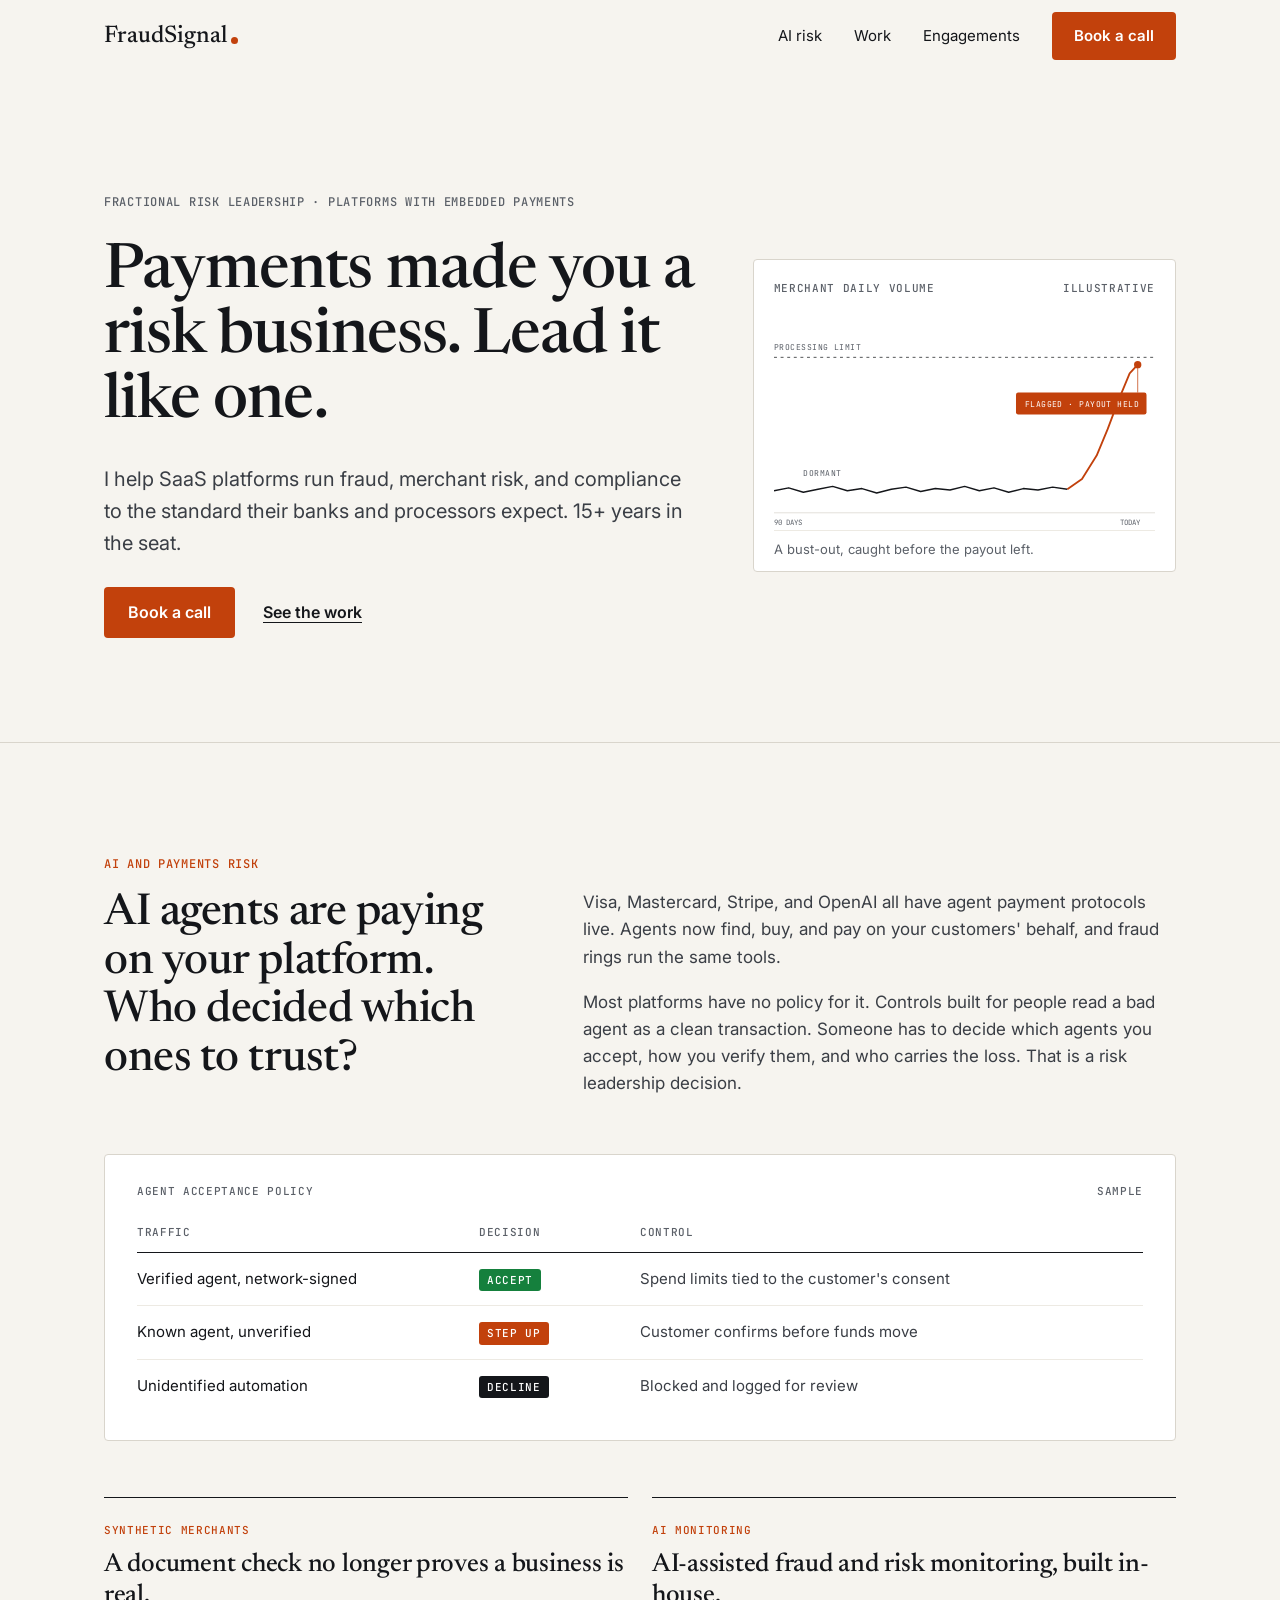
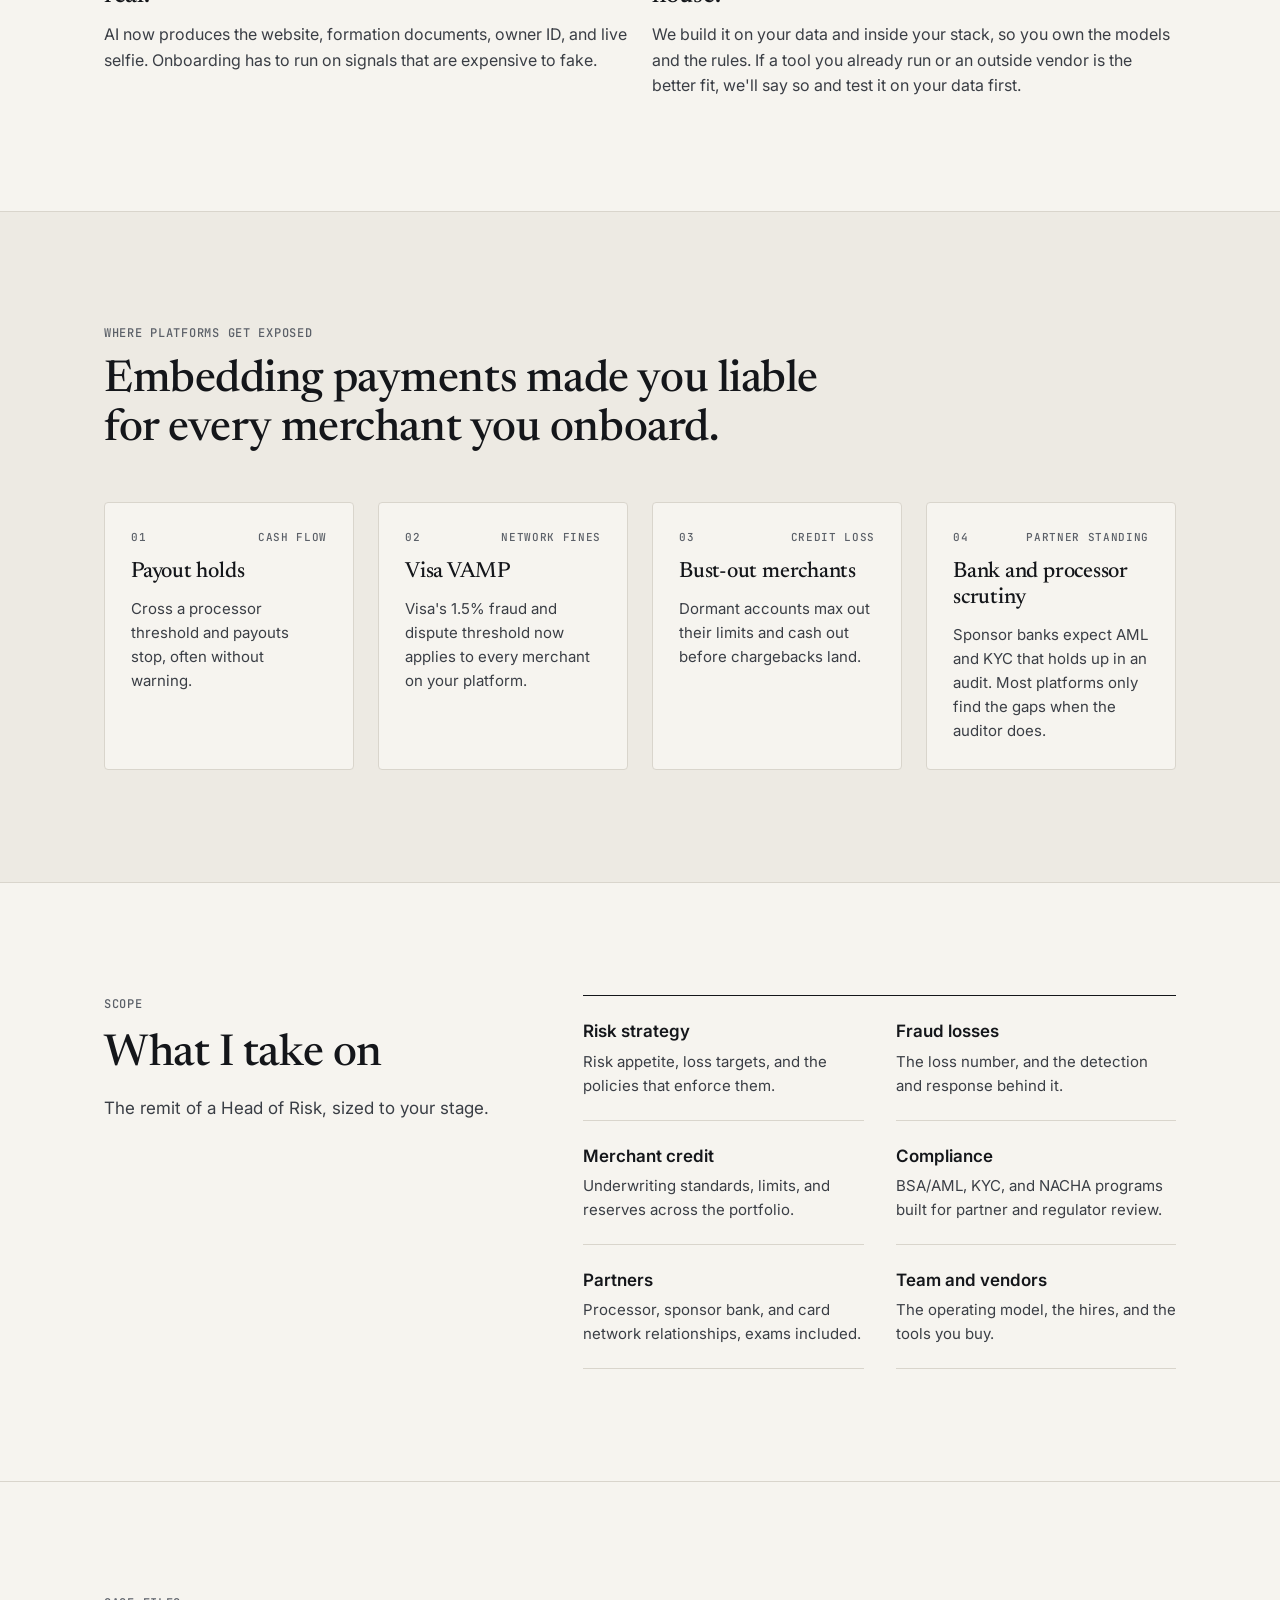
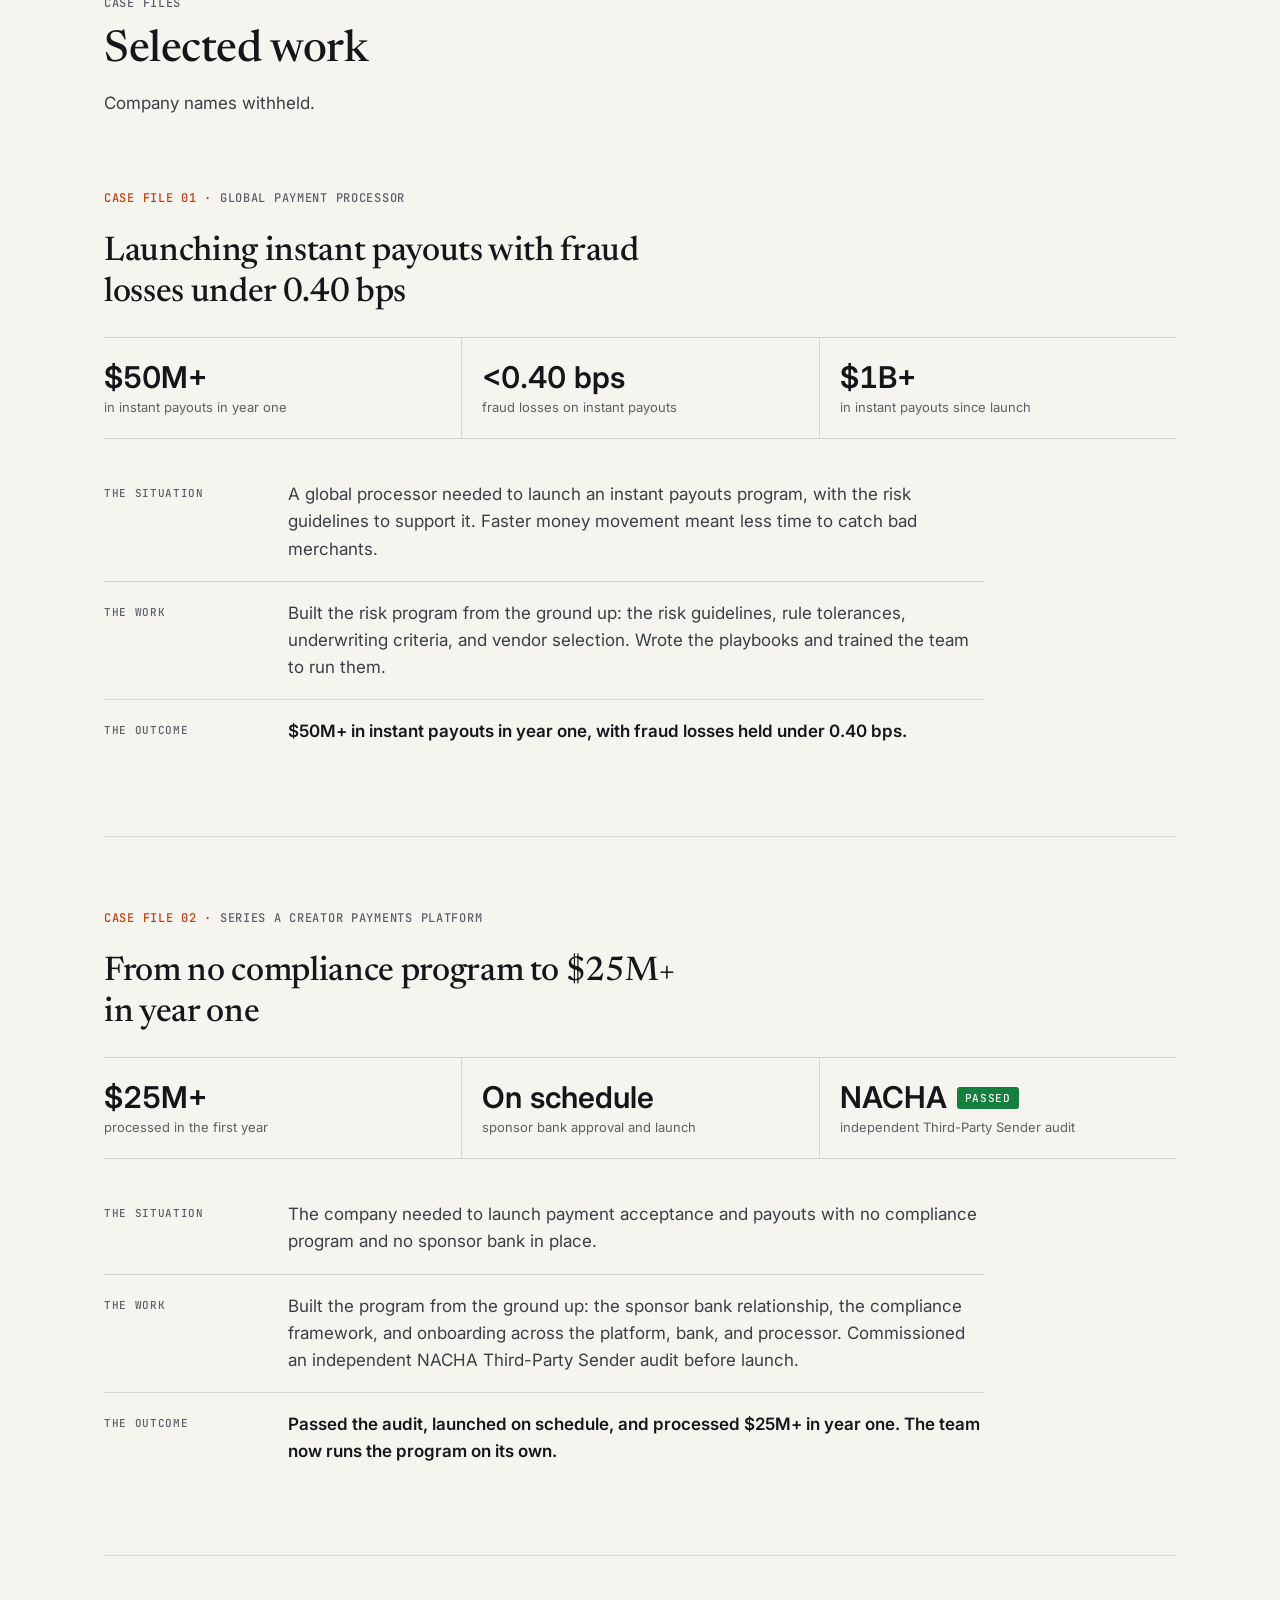
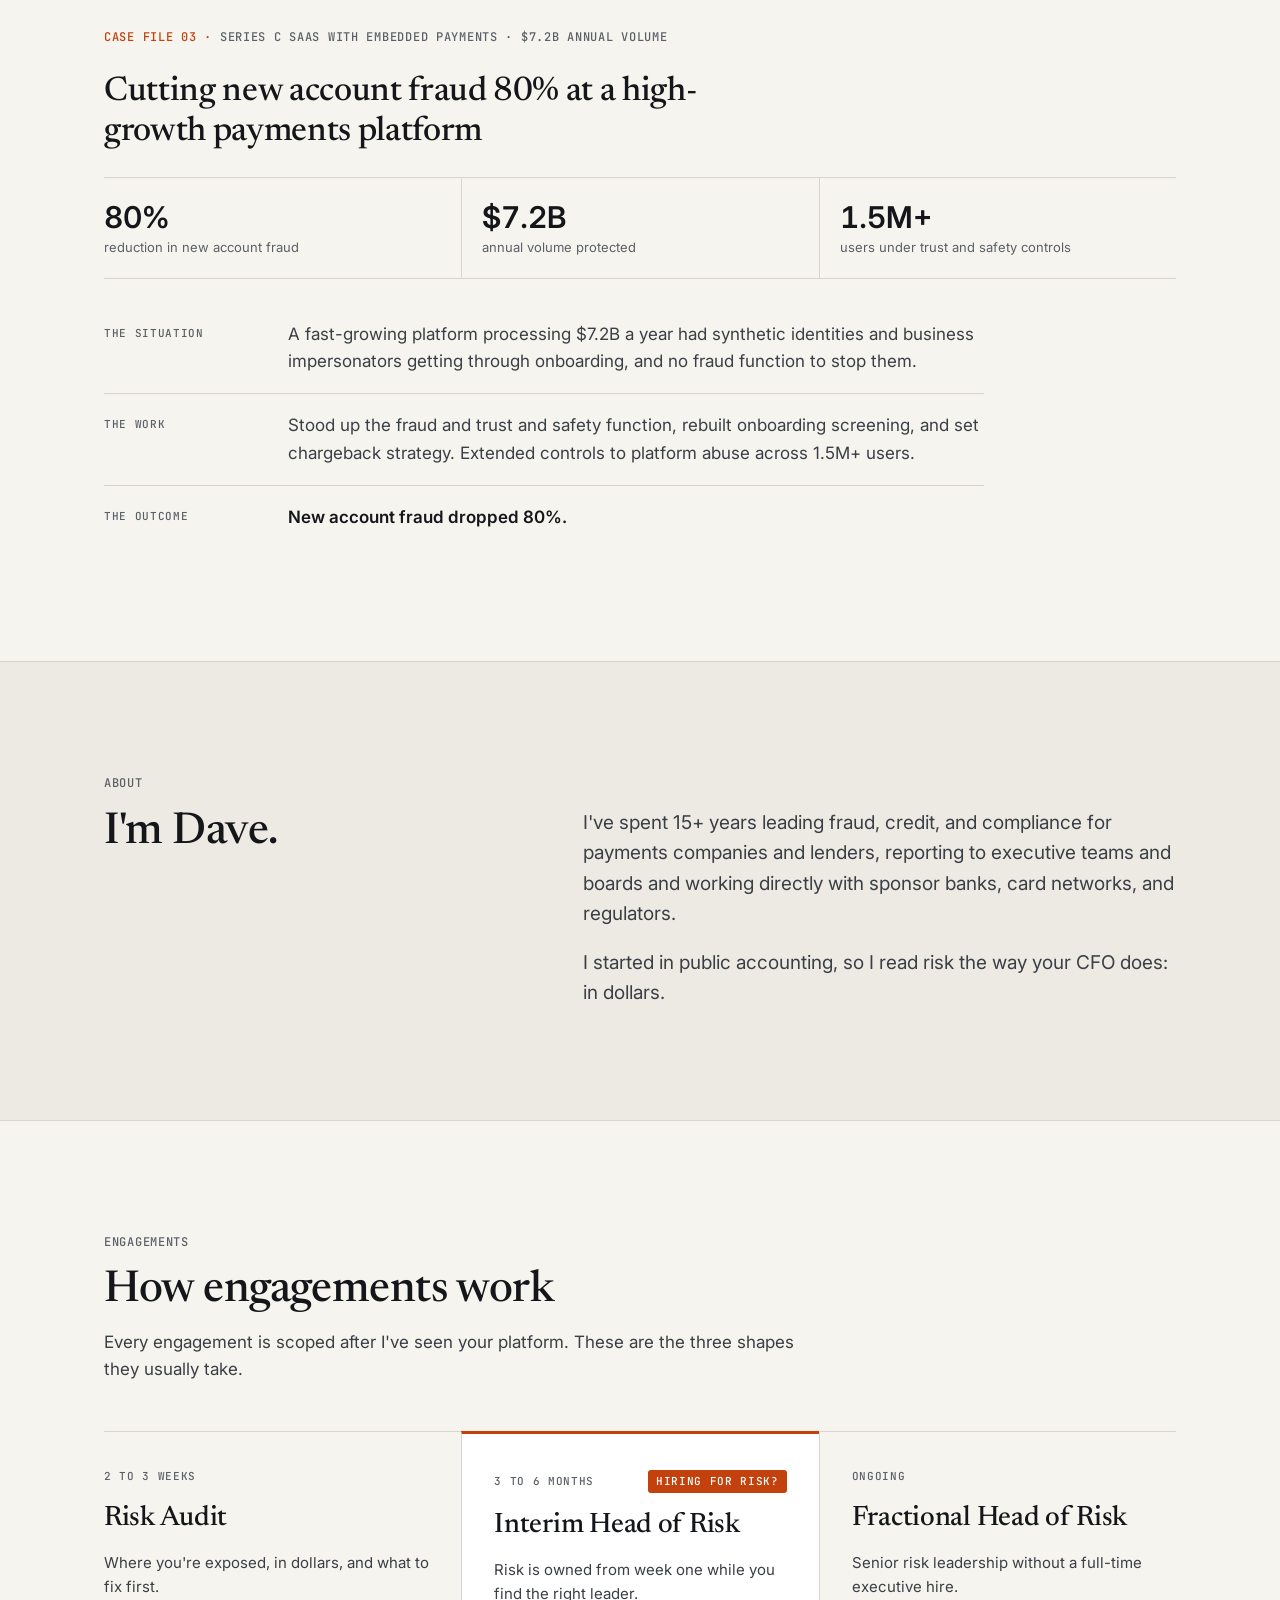
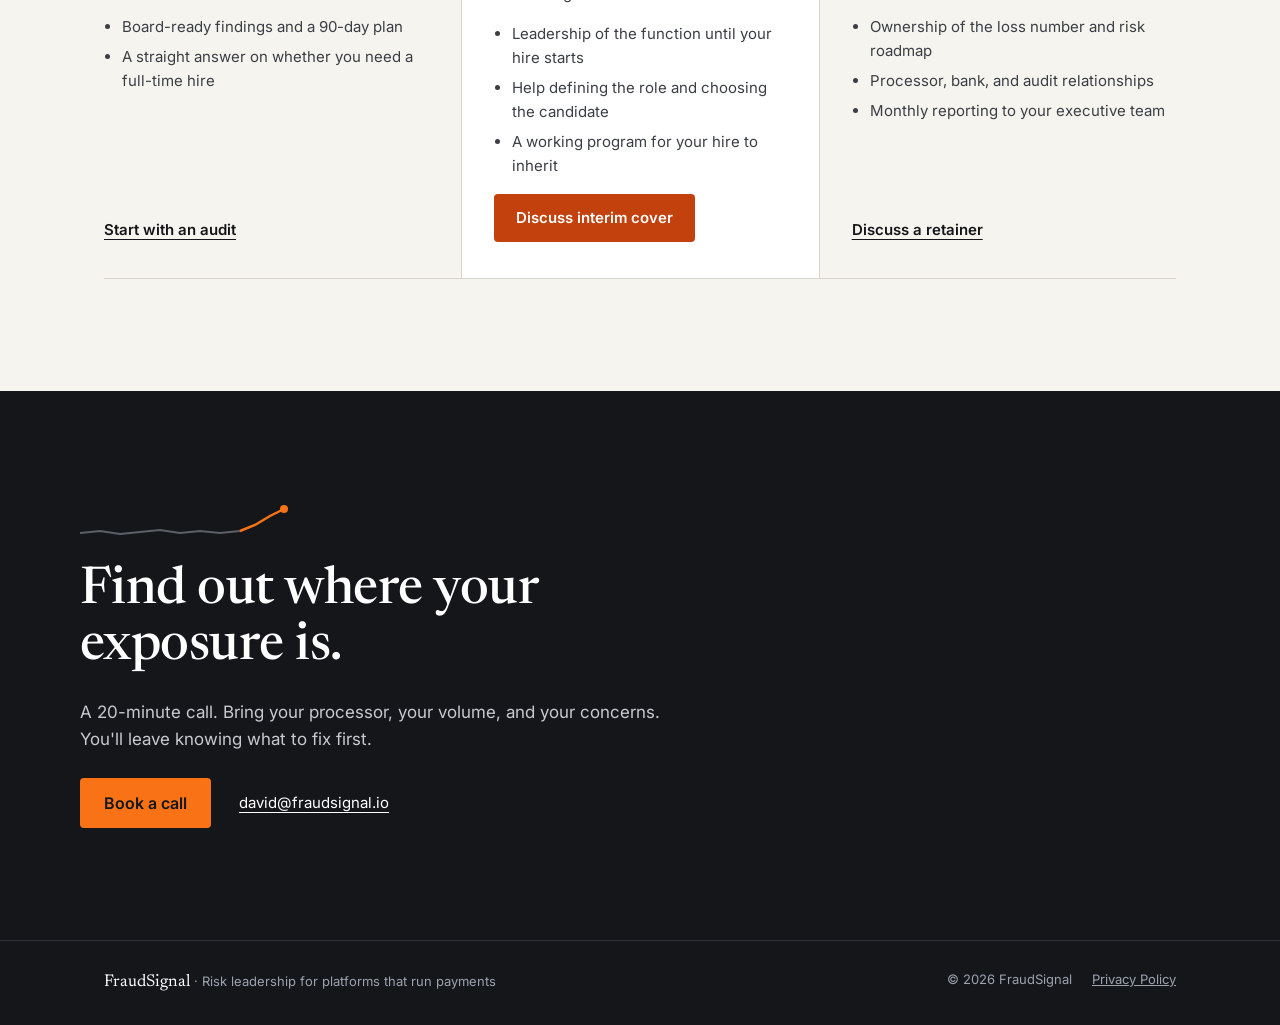
==== commit b55521dd: "AI card: reframe around in-house AI-assisted monitoring Co-Authored-By: Claude Opus 5.5 <noreply@ant" ====
--- a/index.html
+++ b/index.html
@@ -129,9 +129,9 @@
 <p>AI now produces the website, formation documents, owner ID, and live selfie. Onboarding has to run on signals that are expensive to fake.</p>
 </article>
 <article class="ruled stack g10">
-<div class="label sm signal">AI fraud vendors</div>
-<h3 class="h3">Know what a model catches before you sign.</h3>
-<p>Every fraud vendor now sells AI. Test the model on your own data, against your current controls, before you sign.</p>
+<div class="label sm signal">AI monitoring</div>
+<h3 class="h3">AI-assisted fraud and risk monitoring, built in-house.</h3>
+<p>We build it on your data and inside your stack, so you own the models and the rules. If a tool you already run or an outside vendor is the better fit, we'll say so and test it on your data first.</p>
 </article>
 </div>
 </div>
